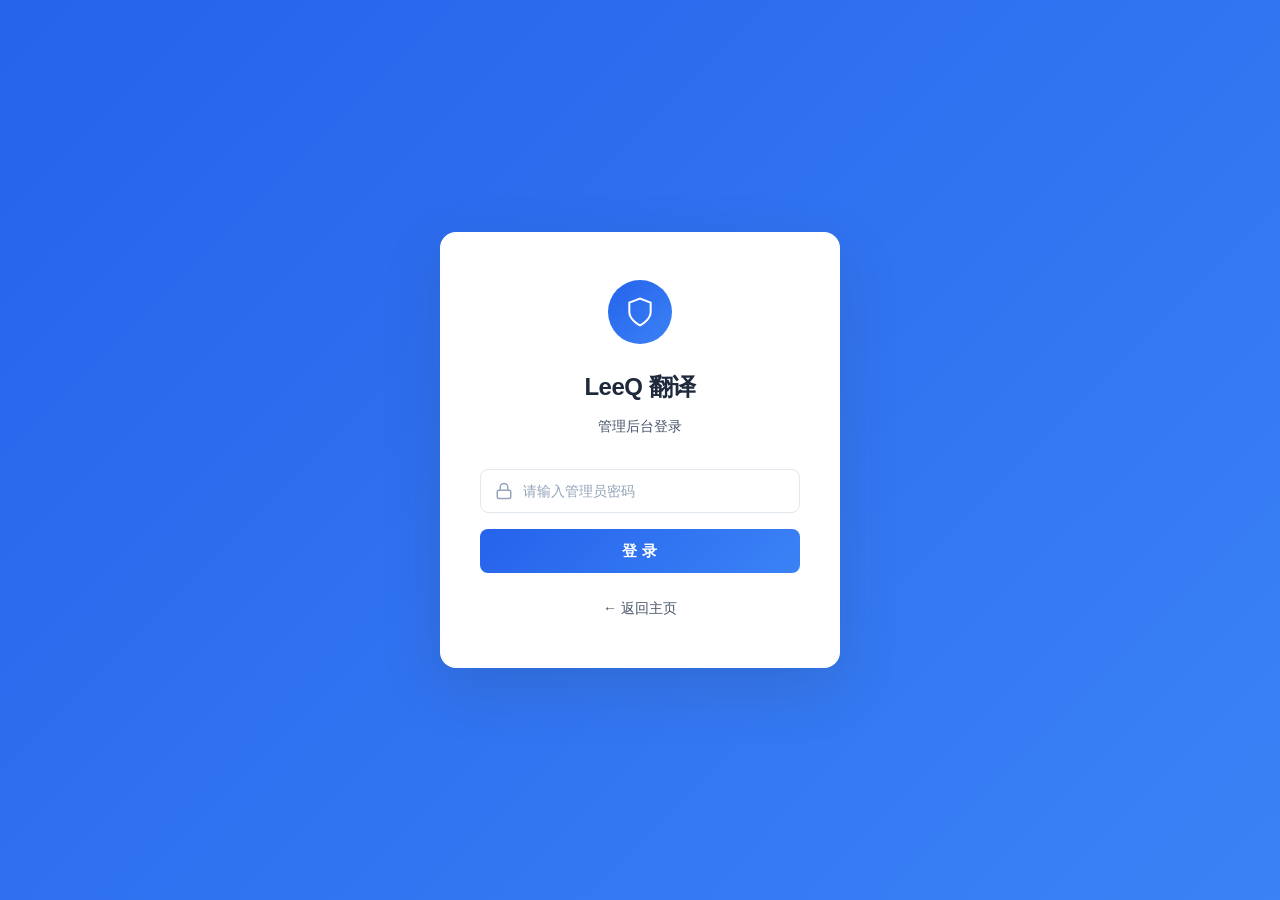
==== admin.html @ 0526a9e8 "fix: 修复日夜模式失效 + 爬虫日志不加载 + 认证过期提示" ====
<!DOCTYPE html>
<html lang="zh-CN">
<head>
  <meta charset="UTF-8">
  <meta name="viewport" content="width=device-width, initial-scale=1.0">
  <title>管理后台 - LeeQ 翻译</title>
  <link rel="stylesheet" href="/css/admin.css?v=2">
</head>
<body>
  <!-- Login Page -->
  <div id="loginPage" class="login-page">
    <div class="login-card">
      <div class="login-icon">
        <svg viewBox="0 0 24 24" fill="none" stroke="currentColor" stroke-width="1.5" width="32" height="32">
          <path d="M12 22s8-4 8-10V5l-8-3-8 3v7c0 6 8 10 8 10z"/>
        </svg>
      </div>
      <h1 class="login-title">LeeQ 翻译</h1>
      <p class="login-subtitle">管理后台登录</p>
      <div class="login-form">
        <div class="input-group">
          <svg viewBox="0 0 24 24" fill="none" stroke="currentColor" stroke-width="2" width="18" height="18">
            <rect x="3" y="11" width="18" height="11" rx="2" ry="2"/><path d="M7 11V7a5 5 0 0 1 10 0v4"/>
          </svg>
          <input id="adminPassword" class="login-input" type="password" placeholder="请输入管理员密码" autocomplete="current-password">
        </div>
        <button class="login-btn" onclick="handleLogin()">登 录</button>
      </div>
      <a href="/" class="login-back">← 返回主页</a>
    </div>
  </div>

  <!-- Dashboard -->
  <div id="dashboardPage" style="display:none">
    <div class="dashboard-layout">
      <!-- Sidebar -->
      <aside class="sidebar">
        <div class="sidebar-header">
          <div class="sidebar-logo">
            <svg viewBox="0 0 24 24" fill="none" stroke="currentColor" stroke-width="2">
              <path d="M12 22s8-4 8-10V5l-8-3-8 3v7c0 6 8 10 8 10z"/>
            </svg>
          </div>
          <span class="sidebar-title">LLM Chat</span>
          <button class="sidebar-close" onclick="toggleSidebar()" aria-label="关闭侧边栏">
            <svg viewBox="0 0 24 24" fill="none" stroke="currentColor" stroke-width="2" width="18" height="18" aria-hidden="true">
              <line x1="18" y1="6" x2="6" y2="18"/><line x1="6" y1="6" x2="18" y2="18"/>
            </svg>
          </button>
        </div>
        <nav class="sidebar-nav">
          <div class="nav-item active" data-section="dashboard" onclick="switchSection('dashboard')">
            <svg viewBox="0 0 24 24" fill="none" stroke="currentColor" stroke-width="2">
              <rect x="3" y="3" width="7" height="7" rx="1"/><rect x="14" y="3" width="7" height="7" rx="1"/>
              <rect x="3" y="14" width="7" height="7" rx="1"/><rect x="14" y="14" width="7" height="7" rx="1"/>
            </svg>
            仪表盘
          </div>
          <div class="nav-item" data-section="models" onclick="switchSection('models')">
            <svg viewBox="0 0 24 24" fill="none" stroke="currentColor" stroke-width="2">
              <path d="M12 2L2 7l10 5 10-5-10-5z"/><path d="M2 17l10 5 10-5"/><path d="M2 12l10 5 10-5"/>
            </svg>
            模型管理
          </div>
          <div class="nav-item" data-section="apikey" onclick="switchSection('apikey')">
            <svg viewBox="0 0 24 24" fill="none" stroke="currentColor" stroke-width="2">
              <rect x="3" y="11" width="18" height="11" rx="2" ry="2"/><path d="M7 11V7a5 5 0 0 1 10 0v4"/>
            </svg>
            API 管理
          </div>
          <div class="nav-item" data-section="seo" onclick="switchSection('seo')">
            <svg viewBox="0 0 24 24" fill="none" stroke="currentColor" stroke-width="2">
              <circle cx="11" cy="11" r="8"/><line x1="21" y1="21" x2="16.65" y2="16.65"/>
            </svg>
            SEO 设置
          </div>
          <div class="nav-item" data-section="stats" onclick="switchSection('stats')">
            <svg viewBox="0 0 24 24" fill="none" stroke="currentColor" stroke-width="2">
              <path d="M18 20V10"/><path d="M12 20V4"/><path d="M6 20v-6"/>
            </svg>
            访问统计
          </div>
          <div class="nav-item" data-section="usage" onclick="switchSection('usage')">
            <svg viewBox="0 0 24 24" fill="none" stroke="currentColor" stroke-width="2">
              <path d="M12 20V10"/><path d="M18 20V4"/><path d="M6 20v-4"/>
            </svg>
            API 用量
          </div>
          <div class="nav-item" data-section="analytics" onclick="switchSection('analytics')">
            <svg viewBox="0 0 24 24" fill="none" stroke="currentColor" stroke-width="2">
              <circle cx="12" cy="12" r="10"/><path d="M12 2a15.3 15.3 0 0 1 4 10 15.3 15.3 0 0 1-4 10 15.3 15.3 0 0 1-4-10 15.3 15.3 0 0 1 4-10z"/><line x1="2" y1="12" x2="22" y2="12"/>
            </svg>
            高级分析
          </div>
          <div class="nav-item" data-section="prompt" onclick="switchSection('prompt')">
            <svg viewBox="0 0 24 24" fill="none" stroke="currentColor" stroke-width="2">
              <path d="M12 20h9"/><path d="M16.5 3.5a2.121 2.121 0 0 1 3 3L7 19l-4 1 1-4L16.5 3.5z"/>
            </svg>
            提示词模板
          </div>
          <div class="nav-item" data-section="system" onclick="switchSection('system')">
            <svg viewBox="0 0 24 24" fill="none" stroke="currentColor" stroke-width="2">
              <circle cx="12" cy="12" r="3"/><path d="M19.4 15a1.65 1.65 0 0 0 .33 1.82l.06.06a2 2 0 0 1 0 2.83 2 2 0 0 1-2.83 0l-.06-.06a1.65 1.65 0 0 0-1.82-.33 1.65 1.65 0 0 0-1 1.51V21a2 2 0 0 1-2 2 2 2 0 0 1-2-2v-.09A1.65 1.65 0 0 0 9 19.4a1.65 1.65 0 0 0-1.82.33l-.06.06a2 2 0 0 1-2.83 0 2 2 0 0 1 0-2.83l.06-.06A1.65 1.65 0 0 0 4.68 15a1.65 1.65 0 0 0-1.51-1H3a2 2 0 0 1-2-2 2 2 0 0 1 2-2h.09A1.65 1.65 0 0 0 4.6 9a1.65 1.65 0 0 0-.33-1.82l-.06-.06a2 2 0 0 1 0-2.83 2 2 0 0 1 2.83 0l.06.06A1.65 1.65 0 0 0 9 4.68a1.65 1.65 0 0 0 1-1.51V3a2 2 0 0 1 2-2 2 2 0 0 1 2 2v.09a1.65 1.65 0 0 0 1 1.51 1.65 1.65 0 0 0 1.82-.33l.06-.06a2 2 0 0 1 2.83 0 2 2 0 0 1 0 2.83l-.06.06A1.65 1.65 0 0 0 19.4 9a1.65 1.65 0 0 0 1.51 1H21a2 2 0 0 1 2 2 2 2 0 0 1-2 2h-.09a1.65 1.65 0 0 0-1.51 1z"/>
            </svg>
            系统设置
          </div>
          <div class="nav-item" data-section="logs" onclick="switchSection('logs')">
            <svg viewBox="0 0 24 24" fill="none" stroke="currentColor" stroke-width="2">
              <path d="M14 2H6a2 2 0 0 0-2 2v16a2 2 0 0 0 2 2h12a2 2 0 0 0 2-2V8z"/><polyline points="14 2 14 8 20 8"/><line x1="16" y1="13" x2="8" y2="13"/><line x1="16" y1="17" x2="8" y2="17"/><polyline points="10 9 9 9 8 9"/>
            </svg>
            访问日志
          </div>
          <div class="nav-item" data-section="spider" onclick="switchSection('spider')">
            <svg viewBox="0 0 24 24" fill="none" stroke="currentColor" stroke-width="2">
              <circle cx="12" cy="12" r="3"/><circle cx="5" cy="6" r="2"/><circle cx="19" cy="6" r="2"/><circle cx="5" cy="18" r="2"/><circle cx="19" cy="18" r="2"/><line x1="12" y1="9" x2="5" y2="6"/><line x1="12" y1="9" x2="19" y2="6"/><line x1="12" y1="15" x2="5" y2="18"/><line x1="12" y1="15" x2="19" y2="18"/>
            </svg>
            爬虫日志
          </div>
          <div class="nav-item" data-section="health" onclick="switchSection('health')">
            <svg viewBox="0 0 24 24" fill="none" stroke="currentColor" stroke-width="2">
              <path d="M22 12h-4l-3 9L9 3l-3 9H2"/>
            </svg>
            健康监控
          </div>
          <div class="nav-item" data-section="backup" onclick="switchSection('backup')">
            <svg viewBox="0 0 24 24" fill="none" stroke="currentColor" stroke-width="2">
              <path d="M21 15v4a2 2 0 0 1-2 2H5a2 2 0 0 1-2-2v-4"/><polyline points="17 8 12 3 7 8"/><line x1="12" y1="3" x2="12" y2="15"/>
            </svg>
            数据备份
          </div>
        </nav>
        <div class="sidebar-footer">
          <div class="sidebar-user">
            <div class="sidebar-user-avatar">管</div>
            <span class="sidebar-user-name">管理员</span>
          </div>
          <button class="sidebar-logout" id="langToggleBtn" onclick="switchLang(currentLang==='zh'?'en':'zh')" style="margin-bottom:8px;font-weight:600">EN</button>
          <button class="sidebar-logout" onclick="handleLogout()" data-i18n="login.submit">退出</button>
        </div>
      </aside>

      <!-- Main Content -->
      <div class="main-content">
        <header class="content-header">
          <button class="menu-toggle" onclick="toggleSidebar()">
            <svg viewBox="0 0 24 24" fill="none" stroke="currentColor" stroke-width="2" width="20" height="20">
              <line x1="3" y1="6" x2="21" y2="6"/><line x1="3" y1="12" x2="21" y2="12"/><line x1="3" y1="18" x2="21" y2="18"/>
            </svg>
          </button>
          <h1 class="content-title" id="pageTitle">仪表盘</h1>
          <div class="content-actions">
            <a href="/" class="content-link">
              <svg viewBox="0 0 24 24" fill="none" stroke="currentColor" stroke-width="2" width="16" height="16">
                <path d="M3 9l9-7 9 7v11a2 2 0 0 1-2 2H5a2 2 0 0 1-2-2z"/>
              </svg>
              返回主页
            </a>
          </div>
        </header>

        <div class="sidebar-overlay" onclick="toggleSidebar()"></div>

        <div class="content-body">
          <!-- Dashboard Section -->
          <div id="section-dashboard">
            <div class="stat-cards">
              <div class="stat-card">
                <div class="stat-card-icon primary">
                  <svg viewBox="0 0 24 24" fill="none" stroke="currentColor" stroke-width="2" width="20" height="20">
                    <path d="M21 15a2 2 0 0 1-2 2H7l-4 4V5a2 2 0 0 1 2-2h14a2 2 0 0 1 2 2z"/>
                  </svg>
                </div>
                <div class="stat-card-value" id="todayMessages">0</div>
                <div class="stat-card-label">今日消息量</div>
              </div>
              <div class="stat-card">
                <div class="stat-card-icon success">
                  <svg viewBox="0 0 24 24" fill="none" stroke="currentColor" stroke-width="2" width="20" height="20">
                    <path d="M17 21v-2a4 4 0 0 0-4-4H5a4 4 0 0 0-4 4v2"/><circle cx="9" cy="7" r="4"/>
                    <path d="M23 21v-2a4 4 0 0 0-3-3.87"/><path d="M16 3.13a4 4 0 0 1 0 7.75"/>
                  </svg>
                </div>
                <div class="stat-card-value" id="activeUsers">0</div>
                <div class="stat-card-label">已配置提供商</div>
              </div>
              <div class="stat-card">
                <div class="stat-card-icon warning">
                  <svg viewBox="0 0 24 24" fill="none" stroke="currentColor" stroke-width="2" width="20" height="20">
                    <polygon points="13 2 3 14 12 14 11 22 21 10 12 10 13 2"/>
                  </svg>
                </div>
                <div class="stat-card-value" id="tokenUsage">0</div>
                <div class="stat-card-label">Token 消耗</div>
              </div>
              <div class="stat-card">
                <div class="stat-card-icon info">
                  <svg viewBox="0 0 24 24" fill="none" stroke="currentColor" stroke-width="2" width="20" height="20">
                    <rect x="4" y="4" width="16" height="16" rx="2" ry="2"/>
                    <rect x="9" y="9" width="6" height="6"/>
                    <line x1="9" y1="1" x2="9" y2="4"/><line x1="15" y1="1" x2="15" y2="4"/>
                    <line x1="9" y1="20" x2="9" y2="23"/><line x1="15" y1="20" x2="15" y2="23"/>
                    <line x1="20" y1="9" x2="23" y2="9"/><line x1="20" y1="14" x2="23" y2="14"/>
                    <line x1="1" y1="9" x2="4" y2="9"/><line x1="1" y1="14" x2="4" y2="14"/>
                  </svg>
                </div>
                <div class="stat-card-value" id="availableModels">0</div>
                <div class="stat-card-label">可用模型</div>
              </div>
              <div class="stat-card">
                <div class="stat-card-icon primary">
                  <svg viewBox="0 0 24 24" fill="none" stroke="currentColor" stroke-width="2" width="20" height="20">
                    <path d="M12.87 15.07l-2.54-2.51.03-.03A17.52 17.52 0 0 0 14.07 6H17V4h-7V2H8v2H1v2h11.17C11.5 7.92 10.44 9.75 9 11.35 8.07 10.32 7.3 9.19 6.69 8h-2c.73 1.63 1.73 3.17 2.98 4.56l-5.09 5.02L4 19l5-5 3.11 3.11.76-2.04zM18.5 10h-2L12 22h2l4.5-12z"/>
                  </svg>
                </div>
                <div class="stat-card-value" id="translations">0</div>
                <div class="stat-card-label">翻译次数</div>
              </div>
            </div>

            <!-- 实时数据大屏 -->
            <div class="realtime-panel">
              <div class="realtime-header">
                <span class="realtime-title">
                  <span class="realtime-dot"></span>
                  <span data-i18n="realtime.title">实时监控</span>
                </span>
                <span class="realtime-status" id="realtimeStatus" data-i18n="realtime.connected">已连接</span>
              </div>
              <div class="realtime-body">
                <div class="realtime-stat">
                  <div class="realtime-stat-value" id="rtTodayCalls">0</div>
                  <div class="realtime-stat-label" data-i18n="realtime.todayCalls">今日翻译</div>
                </div>
                <div class="realtime-stat">
                  <div class="realtime-stat-value" id="rtTodayVisitors">0</div>
                  <div class="realtime-stat-label" data-i18n="realtime.todayVisitors">今日访客</div>
                </div>
                <div class="realtime-stat">
                  <div class="realtime-stat-value" id="rtSuccessRate">-</div>
                  <div class="realtime-stat-label" data-i18n="realtime.successRate">成功率</div>
                </div>
                <div class="realtime-stat">
                  <div class="realtime-stat-value" id="rtAvgLatency">-</div>
                  <div class="realtime-stat-label" data-i18n="realtime.avgLatency">平均延迟</div>
                </div>
              </div>
              <div class="realtime-log" id="realtimeLog">
                <div class="realtime-log-empty" data-i18n="realtime.waiting">等待实时数据...</div>
              </div>
            </div>

            <div class="charts-row">
              <div class="chart-card">
                <div class="chart-card-header">
                  <span class="chart-card-title">消息趋势</span>
                  <div class="chart-card-tabs">
                    <button class="chart-tab active">7天</button>
                    <button class="chart-tab">30天</button>
                  </div>
                </div>
                <div class="chart-card-body">
                  <div id="messagesChart" class="chart-bar-container"></div>
                </div>
              </div>
              <div class="chart-card">
                <div class="chart-card-header">
                  <span class="chart-card-title">模型调用排行</span>
                </div>
                <div class="chart-card-body">
                  <div id="modelRanking" class="ranking-list"></div>
                </div>
              </div>
            </div>
          </div>

          <!-- Models Section -->
          <div id="section-models" style="display:none">
            <div class="section-card">
              <div class="section-header" id="modelsSectionHeader">
                <span class="section-title">模型选择</span>
                <div id="modelsHeaderActions" style="display:flex;align-items:center;gap:8px;flex:1;justify-content:flex-end">
                  <button class="btn btn-primary" onclick="handleSaveConfig()">保存全部配置</button>
                </div>
              </div>
              <div class="section-body" style="padding:0">
                <div id="providersList">
                  <div class="empty-state">
                    <svg viewBox="0 0 24 24" fill="none" stroke="currentColor" stroke-width="1.5" width="48" height="48">
                      <path d="M12 2L2 7l10 5 10-5-10-5z"/><path d="M2 17l10 5 10-5"/><path d="M2 12l10 5 10-5"/>
                    </svg>
                    <p>请先在 API 管理中保存 API Key 获取模型</p>
                  </div>
                </div>
              </div>
            </div>
          </div>

          <!-- API Key Section -->
          <div id="section-apikey" style="display:none">
            <div class="section-card">
              <div class="section-header">
                <span class="section-title">添加 API Key</span>
              </div>
              <div class="section-body">
                <div class="form-grid">
                  <div class="form-group">
                    <label class="form-label">提供商</label>
                    <select id="apiKeyProviderSelect" class="form-select">
                      <option value="openai">OpenAI</option>
                      <option value="anthropic">Claude</option>
                      <option value="gemini">Gemini</option>
                      <option value="deepseek">DeepSeek</option>
                      <option value="nvidia">NVIDIA NIM</option>
                      <option value="baidu">百度文心</option>
                      <option value="aliyun">阿里通义</option>
                      <option value="zhipu">智谱 AI</option>
                      <option value="minimax">MiniMax</option>
                      <option value="moonshot">月之暗面 Kimi</option>
                      <option value="xunfei">讯飞星火</option>
                      <option value="tencent">腾讯混元</option>
                      <option value="custom">自定义 API</option>
                    </select>
                  </div>
                  <div class="form-group" id="customEndpointRow" style="display:none">
                    <label class="form-label">API 端点</label>
                    <input id="customEndpoint" class="form-input" type="url" placeholder="https://api.example.com/v1">
                  </div>
                  <div class="form-group full-width">
                    <label class="form-label">API Key</label>
                    <input id="apiKeyInput" class="form-input" type="password" placeholder="sk-...">
                  </div>
                </div>
                <div style="display:flex;gap:8px;margin-top:16px">
                  <button class="btn btn-primary" onclick="handleSaveApiKey()">保存 Key</button>
                  <button class="btn btn-default" onclick="handleTestKey()">测试连接</button>
                </div>
              </div>
            </div>
            <div class="section-card">
              <div class="section-header">
                <span class="section-title">已保存的 Key</span>
              </div>
              <div class="section-body">
                <div id="savedKeysList" class="key-list"></div>
              </div>
            </div>
          </div>

          <!-- SEO Section -->
          <div id="section-seo" style="display:none">
            <div class="section-card">
              <div class="section-header">
                <span class="section-title">SEO 配置</span>
              </div>
              <div class="section-body">
                <div class="form-grid">
                  <div class="form-group full-width">
                    <label class="form-label">网站标题</label>
                    <input id="seoTitle" class="form-input" placeholder="LeeQ 翻译">
                  </div>
                  <div class="form-group full-width">
                    <label class="form-label">网站描述</label>
                    <textarea id="seoDescription" class="form-textarea" rows="3" placeholder="基于大语言模型的多语言翻译工具"></textarea>
                  </div>
                  <div class="form-group full-width">
                    <label class="form-label">关键词</label>
                    <input id="seoKeywords" class="form-input" placeholder="翻译,多语言,LLM,翻译工具">
                  </div>
                </div>
                <div style="display:flex;justify-content:flex-end;margin-top:16px">
                  <button class="btn btn-primary" onclick="handleSaveSeo()">保存设置</button>
                </div>
              </div>
            </div>
          </div>

          <!-- Stats Section -->
          <div id="section-stats" style="display:none">
            <div class="stat-cards">
              <div class="stat-card">
                <div class="stat-card-icon info">
                  <svg viewBox="0 0 24 24" fill="none" stroke="currentColor" stroke-width="2" width="20" height="20">
                    <path d="M17 21v-2a4 4 0 0 0-4-4H5a4 4 0 0 0-4 4v2"/><circle cx="9" cy="7" r="4"/>
                  </svg>
                </div>
                <div class="stat-card-value" id="todayUnique">0</div>
                <div class="stat-card-label">今日独立访客</div>
              </div>
              <div class="stat-card">
                <div class="stat-card-icon green">
                  <svg viewBox="0 0 24 24" fill="none" stroke="currentColor" stroke-width="2" width="20" height="20">
                    <polyline points="22 12 18 12 15 21 9 3 6 12 2 12"/>
                  </svg>
                </div>
                <div class="stat-card-value" id="todayTotal">0</div>
                <div class="stat-card-label">今日总访问</div>
              </div>
              <div class="stat-card">
                <div class="stat-card-icon orange">
                  <svg viewBox="0 0 24 24" fill="none" stroke="currentColor" stroke-width="2" width="20" height="20">
                    <rect x="3" y="4" width="18" height="18" rx="2" ry="2"/>
                    <line x1="16" y1="2" x2="16" y2="6"/><line x1="8" y1="2" x2="8" y2="6"/>
                    <line x1="3" y1="10" x2="21" y2="10"/>
                  </svg>
                </div>
                <div class="stat-card-value" id="weekUnique">0</div>
                <div class="stat-card-label">近7日独立访客</div>
              </div>
            </div>
            <div class="section-card">
              <div class="section-header">
                <span class="section-title">7日访问趋势</span>
              </div>
              <div class="section-body">
                <div id="statsChart" class="chart-bar-container"></div>
              </div>
            </div>
          </div>

          <!-- Usage Section -->
          <div id="section-usage" style="display:none">
            <div class="section-card">
              <div class="section-header">
                <span class="section-title">API 用量统计</span>
                <select id="usageDays" class="form-select" style="width:auto;height:34px" onchange="loadUsage()">
                  <option value="1">今天</option>
                  <option value="7" selected>近7天</option>
                  <option value="30">近30天</option>
                </select>
              </div>
              <div class="section-body" style="padding:0;overflow-x:auto">
                <table class="log-table" style="width:100%;border-collapse:collapse">
                  <thead>
                    <tr>
                      <th style="padding:10px 16px;text-align:left;font-size:12px;color:var(--text-muted);border-bottom:1px solid var(--border-light)">提供商</th>
                      <th style="padding:10px 16px;text-align:right;font-size:12px;color:var(--text-muted);border-bottom:1px solid var(--border-light)">调用次数</th>
                      <th style="padding:10px 16px;text-align:right;font-size:12px;color:var(--text-muted);border-bottom:1px solid var(--border-light)">字符数</th>
                      <th style="padding:10px 16px;text-align:right;font-size:12px;color:var(--text-muted);border-bottom:1px solid var(--border-light)">错误数</th>
                      <th style="padding:10px 16px;text-align:right;font-size:12px;color:var(--text-muted);border-bottom:1px solid var(--border-light)">成功率</th>
                      <th style="padding:10px 16px;text-align:right;font-size:12px;color:var(--text-muted);border-bottom:1px solid var(--border-light)">平均延迟</th>
                    </tr>
                  </thead>
                  <tbody id="usageTableBody">
                    <tr><td colspan="6" style="text-align:center;padding:48px;color:var(--text-muted)">点击刷新加载数据</td></tr>
                  </tbody>
                </table>
              </div>
            </div>
          </div>

          <!-- Analytics Section -->
          <div id="section-analytics" style="display:none">
            <div class="stat-cards" id="analyticsSummary">
              <div class="stat-card">
                <div class="stat-card-icon primary"><svg viewBox="0 0 24 24" fill="none" stroke="currentColor" stroke-width="2" width="20" height="20"><polyline points="22 12 18 12 15 21 9 3 6 12 2 12"/></svg></div>
                <div class="stat-card-value" id="analyticsTotalCalls">0</div>
                <div class="stat-card-label">总调用次数</div>
              </div>
              <div class="stat-card">
                <div class="stat-card-icon warning"><svg viewBox="0 0 24 24" fill="none" stroke="currentColor" stroke-width="2" width="20" height="20"><path d="M14 2H6a2 2 0 0 0-2 2v16a2 2 0 0 0 2 2h12a2 2 0 0 0 2-2V8z"/><polyline points="14 2 14 8 20 8"/></svg></div>
                <div class="stat-card-value" id="analyticsTotalChars">0</div>
                <div class="stat-card-label">总字符数</div>
              </div>
              <div class="stat-card">
                <div class="stat-card-icon success"><svg viewBox="0 0 24 24" fill="none" stroke="currentColor" stroke-width="2" width="20" height="20"><path d="M22 11.08V12a10 10 0 1 1-5.93-9.14"/><polyline points="22 4 12 14.01 9 11.01"/></svg></div>
                <div class="stat-card-value" id="analyticsSuccessRate">0%</div>
                <div class="stat-card-label">成功率</div>
              </div>
              <div class="stat-card">
                <div class="stat-card-icon info"><svg viewBox="0 0 24 24" fill="none" stroke="currentColor" stroke-width="2" width="20" height="20"><circle cx="12" cy="12" r="10"/><polyline points="12 6 12 12 16 14"/></svg></div>
                <div class="stat-card-value" id="analyticsAvgDaily">0</div>
                <div class="stat-card-label">日均调用</div>
              </div>
            </div>
            <div class="charts-row">
              <div class="chart-card">
                <div class="chart-card-header">
                  <span class="chart-card-title">每日调用量</span>
                  <select id="analyticsDays" class="form-select" style="width:auto;height:30px;font-size:12px" onchange="loadAnalytics()">
                    <option value="7" selected>7天</option>
                    <option value="14">14天</option>
                    <option value="30">30天</option>
                  </select>
                </div>
                <div class="chart-card-body">
                  <div id="analyticsDailyChart" class="chart-bar-container"></div>
                </div>
              </div>
              <div class="chart-card">
                <div class="chart-card-header">
                  <span class="chart-card-title">热门翻译语言对</span>
                </div>
                <div class="chart-card-body">
                  <div id="langPairChart" class="ranking-list"></div>
                </div>
              </div>
              <div class="chart-card">
                <div class="chart-card-header">
                  <span class="chart-card-title">用户地域分布</span>
                </div>
                <div class="chart-card-body">
                  <div id="countryChart" class="ranking-list"></div>
                </div>
              </div>
            </div>
            <div class="section-card">
              <div class="section-header">
                <span class="section-title">报表导出</span>
              </div>
              <div class="section-body">
                <p style="font-size:13px;color:var(--text-secondary);margin-bottom:16px">导出统计数据为 CSV 文件，可在 Excel 中打开。</p>
                <div style="display:flex;gap:12px">
                  <button class="btn btn-primary" onclick="handleExportReport()">
                    <svg viewBox="0 0 24 24" fill="none" stroke="currentColor" stroke-width="2" width="16" height="16"><path d="M21 15v4a2 2 0 0 1-2 2H5a2 2 0 0 1-2-2v-4"/><polyline points="7 10 12 15 17 10"/><line x1="12" y1="15" x2="12" y2="3"/></svg>
                    导出 CSV 报表
                  </button>
                </div>
              </div>
            </div>
          </div>

          <!-- Prompt Section -->
          <div id="section-prompt" style="display:none">
            <div class="section-card">
              <div class="section-header">
                <span class="section-title">提示词配置</span>
              </div>
              <div class="section-body">
                <div class="form-grid">
                  <div class="form-group full-width">
                    <label class="form-label">翻译提示词</label>
                    <textarea id="translatePrompt" class="form-textarea" rows="4" placeholder="你是一个专业的翻译助手..."></textarea>
                  </div>
                  <div class="form-group full-width">
                    <label class="form-label">语言检测提示词</label>
                    <textarea id="detectPrompt" class="form-textarea" rows="4" placeholder="你是一个语言检测助手..."></textarea>
                  </div>
                </div>
              </div>
            </div>
            <div style="display:flex;justify-content:flex-end;margin-top:24px">
              <button class="btn btn-primary" onclick="handleSaveConfig()">保存全部配置</button>
            </div>
          </div>

          <!-- System Section -->
          <div id="section-system" style="display:none">
            <div class="section-card">
              <div class="section-header">
                <span class="section-title">系统基础设置</span>
              </div>
              <div class="section-body">
                <div class="form-grid">
                  <div class="form-group">
                    <label class="form-label">网站名称</label>
                    <input id="sysSiteName" class="form-input" placeholder="LeeQ 翻译">
                  </div>
                  <div class="form-group">
                    <label class="form-label">默认目标语言</label>
                    <select id="sysDefaultTargetLang" class="form-select"></select>
                  </div>
                  <div class="form-group full-width">
                    <label class="form-label">页脚文案</label>
                    <input id="sysFooter" class="form-input" placeholder="Powered by LeeQ...">
                  </div>
                  <div class="form-group full-width">
                    <label class="form-label">公告内容（留空则不显示）</label>
                    <textarea id="sysAnnouncement" class="form-textarea" rows="2" placeholder="系统维护通知等内容..."></textarea>
                  </div>
                </div>
              </div>
            </div>
            <div class="section-card">
              <div class="section-header">
                <span class="section-title">翻译限制配置</span>
              </div>
              <div class="section-body">
                <div class="form-grid">
                  <div class="form-group">
                    <label class="form-label">单次最大字符数</label>
                    <input id="sysMaxCharLimit" class="form-input" type="number" min="100" max="50000" placeholder="5000">
                  </div>
                  <div class="form-group">
                    <label class="form-label">每日每IP翻译次数上限</label>
                    <input id="sysDailyFreeLimit" class="form-input" type="number" min="0" max="100000" placeholder="1000">
                  </div>
                </div>
              </div>
            </div>
            <div style="display:flex;justify-content:flex-end;margin-top:24px">
              <button class="btn btn-primary" onclick="handleSaveSystem()">保存系统设置</button>
            </div>
          </div>

          <!-- Logs Section -->
          <div id="section-logs" style="display:none">
            <div class="section-card">
              <div class="section-header">
                <span class="section-title">访问日志</span>
                <div style="display:flex;gap:8px">
                  <select id="logType" class="form-select" style="width:auto;height:34px" onchange="loadLogs()">
                    <option value="access">访问日志</option>
                    <option value="error">错误日志</option>
                  </select>
                  <select id="logDays" class="form-select" style="width:auto;height:34px" onchange="loadLogs()">
                    <option value="1">今天</option>
                    <option value="3">近3天</option>
                    <option value="7" selected>近7天</option>
                  </select>
                  <button class="btn btn-default btn-sm" onclick="loadLogs()">刷新</button>
                </div>
              </div>
              <div class="section-body" style="padding:0;max-height:600px;overflow-y:auto">
                <table class="log-table" style="width:100%;border-collapse:collapse">
                  <thead>
                    <tr>
                      <th style="padding:10px 16px;text-align:left;font-size:12px;color:var(--text-muted);border-bottom:1px solid var(--border-light)">时间</th>
                      <th style="padding:10px 16px;text-align:left;font-size:12px;color:var(--text-muted);border-bottom:1px solid var(--border-light)">IP</th>
                      <th style="padding:10px 16px;text-align:left;font-size:12px;color:var(--text-muted);border-bottom:1px solid var(--border-light)">语言对</th>
                      <th style="padding:10px 16px;text-align:left;font-size:12px;color:var(--text-muted);border-bottom:1px solid var(--border-light)">提供商</th>
                      <th style="padding:10px 16px;text-align:left;font-size:12px;color:var(--text-muted);border-bottom:1px solid var(--border-light)">状态</th>
                      <th style="padding:10px 16px;text-align:right;font-size:12px;color:var(--text-muted);border-bottom:1px solid var(--border-light)">耗时</th>
                    </tr>
                  </thead>
                  <tbody id="logTableBody">
                    <tr><td colspan="6" style="text-align:center;padding:48px;color:var(--text-muted)">点击刷新加载日志</td></tr>
                  </tbody>
                </table>
              </div>
            </div>
          </div>

          <!-- Spider Logs Section -->
          <div id="section-spider" style="display:none">
            <div class="section-card">
              <div class="section-header">
                <span class="section-title">爬虫日志</span>
                <div class="date-filter">
                  <input type="date" id="spiderDate" onchange="loadSpiderLogs()">
                  <button class="btn btn-primary btn-sm" onclick="loadSpiderLogs()">刷新</button>
                </div>
              </div>
              <div class="section-body">
                <div id="spiderStats" class="stats-grid"></div>
                <div id="spiderLogsList" class="log-list"></div>
              </div>
            </div>
          </div>

          <!-- Health Section -->
          <div id="section-health" style="display:none">
            <div class="section-card">
              <div class="section-header">
                <span class="section-title">模型健康监控</span>
                <button class="btn btn-primary btn-sm" onclick="checkHealth()">立即检测</button>
              </div>
              <div class="section-body" id="healthResults">
                <div class="empty-state">
                  <svg viewBox="0 0 24 24" fill="none" stroke="currentColor" stroke-width="1.5" width="48" height="48"><path d="M22 12h-4l-3 9L9 3l-3 9H2"/></svg>
                  <p>点击"立即检测"检查所有已启用提供商的健康状态</p>
                </div>
              </div>
            </div>
          </div>

          <!-- Backup Section -->
          <div id="section-backup" style="display:none">
            <div class="section-card">
              <div class="section-header">
                <span class="section-title">数据备份</span>
              </div>
              <div class="section-body">
                <p style="font-size:13px;color:var(--text-secondary);margin-bottom:20px">导出当前系统所有配置数据为 JSON 文件，可用于迁移或灾难恢复。导入备份将覆盖当前配置。</p>
                <div style="display:flex;gap:12px;flex-wrap:wrap">
                  <button class="btn btn-primary" onclick="handleExportBackup()">
                    <svg viewBox="0 0 24 24" fill="none" stroke="currentColor" stroke-width="2" width="16" height="16"><path d="M21 15v4a2 2 0 0 1-2 2H5a2 2 0 0 1-2-2v-4"/><polyline points="7 10 12 15 17 10"/><line x1="12" y1="15" x2="12" y2="3"/></svg>
                    导出备份
                  </button>
                  <label class="btn btn-default" style="cursor:pointer">
                    <svg viewBox="0 0 24 24" fill="none" stroke="currentColor" stroke-width="2" width="16" height="16"><path d="M21 15v4a2 2 0 0 1-2 2H5a2 2 0 0 1-2-2v-4"/><polyline points="17 8 12 3 7 8"/><line x1="12" y1="3" x2="12" y2="15"/></svg>
                    导入备份
                    <input type="file" accept=".json" onchange="handleImportBackup(event)" style="display:none">
                  </label>
                </div>
              </div>
            </div>
            <div class="section-card">
              <div class="section-header">
                <span class="section-title">备份说明</span>
              </div>
              <div class="section-body">
                <ul style="font-size:13px;color:var(--text-secondary);line-height:2;padding-left:20px">
                  <li>备份包含：系统配置、API Key、SEO 设置、系统设置、今日统计</li>
                  <li>备份不包含：翻译缓存、访问日志、历史统计数据</li>
                  <li>导入备份将<strong style="color:var(--danger)">覆盖</strong>当前所有配置，请谨慎操作</li>
                  <li>建议定期导出备份并保存到安全位置</li>
                </ul>
              </div>
            </div>
          </div>
        </div>
      </div>
    </div>
  </div>

  <div id="toastContainer" class="toast-container"></div>

  <script src="/js/utils.js"></script>
  <script src="/js/i18n.js"></script>
  <script>
    const DEFAULT_PROVIDERS = {
      openai: { name: 'OpenAI', enabled: false, models: [] },
      anthropic: { name: 'Claude', enabled: false, models: [] },
      gemini: { name: 'Gemini', enabled: false, models: [] },
      deepseek: { name: 'DeepSeek', enabled: false, models: [] },
      nvidia: { name: 'NVIDIA NIM', enabled: false, models: [] },
      baidu: { name: '百度文心', enabled: false, models: [] },
      aliyun: { name: '阿里通义', enabled: false, models: [] },
      zhipu: { name: '智谱 AI', enabled: false, models: [] },
      minimax: { name: 'MiniMax', enabled: false, models: [] },
      moonshot: { name: '月之暗面 Kimi', enabled: false, models: [] },
      xunfei: { name: '讯飞星火', enabled: false, models: [] },
      tencent: { name: '腾讯混元', enabled: false, models: [] },
      custom: { name: '自定义 API', enabled: false, models: [] }
    };

    let adminToken = sessionStorage.getItem('adminToken') || '';
    let currentProviders = JSON.parse(JSON.stringify(DEFAULT_PROVIDERS));

    document.addEventListener('DOMContentLoaded', () => {
      const apiKeyProviderSelect = document.getElementById('apiKeyProviderSelect');
      const customEndpointRow = document.getElementById('customEndpointRow');

      apiKeyProviderSelect.addEventListener('change', () => {
        customEndpointRow.style.display = apiKeyProviderSelect.value === 'custom' ? 'block' : 'none';
      });

      const passwordInput = document.getElementById('adminPassword');
      passwordInput.addEventListener('keydown', e => { if (e.key === 'Enter') handleLogin(); });

      if (adminToken) showDashboard();
    });

    function switchSection(name) {
      document.querySelectorAll('#dashboardPage > .dashboard-layout .content-body > div').forEach(s => s.style.display = 'none');
      document.getElementById('section-' + name).style.display = '';
      document.querySelectorAll('.nav-item').forEach(m => m.classList.remove('active'));
      document.querySelector(`.nav-item[data-section="${name}"]`).classList.add('active');
      const titles = {
        dashboard: '仪表盘',
        models: '模型管理',
        apikey: 'API 管理',
        seo: 'SEO 设置',
        stats: '访问统计',
        usage: 'API 用量',
        analytics: '高级分析',
        prompt: '提示词模板',
        system: '系统设置',
        logs: '访问日志',
        spider: '爬虫日志',
        health: '健康监控',
        backup: '数据备份'
      };
      document.getElementById('pageTitle').textContent = titles[name] || '';
      if (name === 'stats') loadStats();
      if (name === 'usage') loadUsage();
      if (name === 'analytics') loadAnalytics();
      if (name === 'health') checkHealth();
      if (name === 'logs') loadAccessLogs();
      if (name === 'spider') loadSpiderLogs();
      if (window.innerWidth <= 768) toggleSidebar();
    }

    function toggleSidebar() {
      document.querySelector('.sidebar').classList.toggle('open');
      document.querySelector('.sidebar-overlay').classList.toggle('active');
    }


    async function handleLogin() {
      const password = document.getElementById('adminPassword').value;
      if (!password) return;
      try {
        const res = await fetch('/api/admin/login', {
          method: 'POST',
          headers: { 'Content-Type': 'application/json' },
          body: JSON.stringify({ password })
        });
        const data = await res.json();
        if (data.code === 200) {
          adminToken = data.data.token;
          sessionStorage.setItem('adminToken', adminToken);
          showDashboard();
        } else {
          showToast(data.message, 'error');
        }
      } catch (err) {
        showToast('登录失败: ' + err.message, 'error');
      }
    }

    function handleLogout() {
      adminToken = '';
      sessionStorage.removeItem('adminToken');
      stopRealtimePolling();
      document.getElementById('loginPage').style.display = '';
      document.getElementById('dashboardPage').style.display = 'none';
    }

    async function showDashboard() {
      document.getElementById('loginPage').style.display = 'none';
      document.getElementById('dashboardPage').style.display = '';
      await Promise.all([loadConfig(), loadApiKeys(), loadSeo(), loadStats()]);
      updateDashboardStats();
      applyAdminI18n();
      startRealtimePolling();
    }

    async function loadConfig() {
      try {
        const res = await fetch('/api/admin/config', { headers: { 'Authorization': `Bearer ${adminToken}` } });
        const data = await res.json();
        if (data.code === 200) {
          const loadedProviders = data.data.providers || {};
          Object.entries(loadedProviders).forEach(([id, prov]) => {
            if (currentProviders[id]) {
              currentProviders[id] = { ...currentProviders[id], ...prov };
            }
          });
          renderProviders(currentProviders, true);
          document.getElementById('translatePrompt').value = data.data.promptTemplates?.translate || '';
          document.getElementById('detectPrompt').value = data.data.promptTemplates?.detect || '';
        }
      } catch {}
    }

    // 模型分页状态：按提供商存储当前页码，每页固定显示条数
    let modelPageState = {};
    const MODELS_PER_PAGE = 20;

    function renderProviders(providers, resetPages) {
      // 如果需要重置分页（如首次加载），清空分页状态
      if (resetPages) modelPageState = {};
      const list = document.getElementById('providersList');
      const headerActions = document.getElementById('modelsHeaderActions');
      list.innerHTML = '';
      let hasModels = false;
      
      // 构建统一的头部操作栏
      let headerHtml = '<button class="btn btn-primary" onclick="handleSaveConfig()" style="flex-shrink:0;height:28px;padding:2px 10px;font-size:11px">保存配置</button>';
      headerHtml += '<div style="display:flex;align-items:center;gap:4px;overflow-x:auto;padding-left:6px">';
      
      Object.entries(providers).forEach(([provId, prov]) => {
        const hasProvModels = prov.models && prov.models.length > 0;
        if (!hasProvModels) return;
        hasModels = true;

        // 计算已选模型数量
        const enabledCount = prov.modelEnabled ? prov.modelEnabled.length : 0;

        // 初始化该提供商的分页状态
        if (!(provId in modelPageState)) {
          if (enabledCount > 0 && prov.modelEnabled) {
            const firstEnabledModel = prov.modelEnabled[0];
            const modelIndex = prov.models.findIndex(m => m.id === firstEnabledModel);
            if (modelIndex !== -1) {
              modelPageState[provId] = Math.floor(modelIndex / MODELS_PER_PAGE) + 1;
            } else {
              modelPageState[provId] = 1;
            }
          } else {
            modelPageState[provId] = 1;
          }
        }
        const currentPage = modelPageState[provId];
        const totalPages = Math.ceil(prov.models.length / MODELS_PER_PAGE);
        const startIdx = (currentPage - 1) * MODELS_PER_PAGE;
        const pageModels = prov.models.slice(startIdx, startIdx + MODELS_PER_PAGE);

        // 添加供应商到头部操作栏
        const isActive = currentPage === 1 || Object.keys(modelPageState).length === 1;
        headerHtml += `<span data-prov-tab="${provId}" style="display:inline-flex;align-items:center;gap:4px;padding:2px 8px;background:${isActive ? 'var(--primary-light)' : 'var(--bg-secondary)'};border-radius:4px;font-size:11px;cursor:pointer;border:1px solid ${isActive ? 'var(--primary)' : 'var(--border-light)'};white-space:nowrap;line-height:1.4;height:24px" onclick="switchProvTab('${provId}')">
          <strong style="font-weight:600">${prov.name}</strong>
          <span style="color:var(--text-muted);font-size:10px">${prov.models.length}个${enabledCount > 0 ? `·<span style="color:var(--primary);font-weight:600">${enabledCount}</span>` : ''}</span>
        </span>
        <span style="display:inline-flex;gap:2px;white-space:nowrap">
          <button class="btn btn-default btn-sm" onclick="handleFetchModels('${provId}')" style="height:22px;padding:0 5px;font-size:10px;line-height:1.2" title="刷新模型">刷新</button>
          <button class="btn btn-primary btn-sm" onclick="handleTestAllModels('${provId}')" style="height:22px;padding:0 5px;font-size:10px;line-height:1.2" title="一键测速">测速</button>
          <label class="provider-toggle" style="font-size:10px;margin:0 1px;display:inline-flex;align-items:center;gap:2px;height:22px" title="启用/禁用">
            <input type="checkbox" class="provider-enable-cb" data-provider="${provId}" ${prov.enabled ? 'checked' : ''} style="width:12px;height:12px;flex-shrink:0">
          </label>
        </span>`;

        // 渲染供应商模型列表
        list.innerHTML += `<div class="provider-group" data-provider="${provId}" style="display:${isActive ? 'block' : 'none'};border:none;margin:0;border-radius:0;max-height:calc(100vh - 200px)">
          <div class="model-list" id="modelList-${provId}">`;
        // 渲染当前页的模型
        pageModels.forEach(m => {
          const enabled = prov.modelEnabled ? prov.modelEnabled.includes(m.id) : false;
          const tr = m.testResult;
          let speedHtml = '';
          if (tr) {
            const cls = tr.latency < 1000 ? 'speed-fast' : tr.latency < 3000 ? 'speed-normal' : 'speed-slow';
            speedHtml = `<span class="model-speed ${cls}">${tr.latency}ms</span>`;
          } else {
            speedHtml = `<button class="model-test-btn" data-prov="${provId}" data-mid="${m.id}" title="测试此模型">测试</button>`;
          }
          list.innerHTML += `<div class="model-item ${enabled ? 'active' : ''}">
            <div class="model-item-left">
              <input type="checkbox" class="model-cb" data-provider="${provId}" data-model="${m.id}" ${enabled ? 'checked' : ''}>
              <span class="model-name" title="${m.id}">${m.name || m.id}</span>
            </div>
            <div class="model-item-actions">
              ${speedHtml}
              <button class="model-del-btn" data-provider="${provId}" data-model="${m.id}" title="删除模型">
                <svg viewBox="0 0 24 24" fill="none" stroke="currentColor" stroke-width="2" width="14" height="14"><polyline points="3 6 5 6 21 6"/><path d="M19 6v14a2 2 0 0 1-2 2H7a2 2 0 0 1-2-2V6m3 0V4a2 2 0 0 1 2-2h4a2 2 0 0 1 2 2v2"/></svg>
              </button>
            </div>
          </div>`;
        });
        // 渲染分页控件
        if (totalPages > 1) {
          list.innerHTML += `<div class="model-pagination">
            <button class="page-btn ${currentPage === 1 ? 'disabled' : ''}" data-prov="${provId}" data-page="${currentPage - 1}">‹</button>
            <span class="page-info">第 ${currentPage} / ${totalPages} 页</span>
            <button class="page-btn ${currentPage === totalPages ? 'disabled' : ''}" data-prov="${provId}" data-page="${currentPage + 1}">›</button>
          </div>`;
        }
        list.innerHTML += `</div></div>`;
      });

      // 关闭头部div并更新标题栏
      headerHtml += '</div>';
      headerActions.innerHTML = headerHtml;

      if (!hasModels) {
        let noModelHtml = '<div class="empty-state"><svg viewBox="0 0 24 24" fill="none" stroke="currentColor" stroke-width="1.5" width="48" height="48"><path d="M12 2L2 7l10 5 10-5-10-5z"/><path d="M2 17l10 5 10-5"/><path d="M2 12l10 5 10-5"/></svg><p>暂无已获取的模型</p>';
        noModelHtml += '<p style="font-size:13px;color:var(--text-muted);margin-top:8px">请先在 API 管理中保存 API Key，然后在此处点击下方按钮获取模型列表</p></div>';

        const keysWithNoModels = Object.entries(currentProviders).filter(([, p]) => !p.models || p.models.length === 0);
        if (keysWithNoModels.length > 0) {
          noModelHtml = '<div class="empty-state"><svg viewBox="0 0 24 24" fill="none" stroke="currentColor" stroke-width="1.5" width="48" height="48"><path d="M12 2L2 7l10 5 10-5-10-5z"/><path d="M2 17l10 5 10-5"/><path d="M2 12l10 5 10-5"/></svg><p>以下提供商已配置 API Key，可获取模型：</p>';
          noModelHtml += '<div style="margin-top:16px;display:flex;flex-direction:column;gap:8px">';
          keysWithNoModels.forEach(([provId, prov]) => {
            if (prov.name && provId !== 'cloudflare') {
              noModelHtml += `<div style="display:flex;align-items:center;justify-content:space-between;padding:10px 16px;background:var(--bg-secondary);border-radius:8px;border:1px solid var(--border-default)">
                <span><strong>${prov.name}</strong><span style="margin-left:8px;font-size:12px;color:var(--text-muted)">(${provId})</span></span>
                <button class="btn btn-primary btn-sm" onclick="handleFetchModels('${provId}')">获取模型</button>
              </div>`;
            }
          });
          noModelHtml += '</div></div>';
        }

        list.innerHTML = noModelHtml;
      } else {
        bindModelTestButtons();
      }
    }

    // 切换供应商标签页
    function switchProvTab(provId) {
      // 更新标签样式
      document.querySelectorAll('[data-prov-tab]').forEach(tab => {
        const isActive = tab.dataset.provTab === provId;
        tab.style.background = isActive ? 'var(--primary-light)' : 'var(--bg-secondary)';
        tab.style.borderColor = isActive ? 'var(--primary)' : 'var(--border-light)';
      });
      // 切换供应商列表显示
      document.querySelectorAll('.provider-group').forEach(group => {
        group.style.display = group.dataset.provider === provId ? 'block' : 'none';
      });
    }

    async function loadApiKeys() {
      try {
        const res = await fetch('/api/admin/apiKeys', { headers: { 'Authorization': `Bearer ${adminToken}` } });
        const data = await res.json();
        if (data.code === 200) renderSavedKeys(data.data);
      } catch {}
    }

    function renderSavedKeys(keys) {
      const list = document.getElementById('savedKeysList');
      if (!keys || Object.keys(keys).length === 0) {
        list.innerHTML = '<div class="empty-state"><p>暂无已保存的 API Key</p></div>';
        return;
      }
      list.innerHTML = '';
      Object.entries(keys).forEach(([provider, keyData]) => {
        const provName = DEFAULT_PROVIDERS[provider]?.name || provider;
        const hasModels = currentProviders[provider]?.models?.length > 0;
        list.innerHTML += `<div class="key-list-item">
          <div class="key-list-item-left">
            <span class="key-list-item-name">${provName}</span>
            <span class="key-list-item-mask">${keyData.apiKey || '未设置'}</span>
          </div>
          <div style="display:flex;align-items:center;gap:8px">
            <span class="tag ${hasModels ? 'tag-success' : 'tag-default'}">${hasModels ? '已获取 ' + currentProviders[provider].models.length + ' 个模型' : '待获取模型'}</span>
            <button class="btn btn-danger btn-sm" onclick="handleDeleteApiKey('${provider}')">
              <svg viewBox="0 0 24 24" fill="none" stroke="currentColor" stroke-width="2" width="14" height="14"><polyline points="3 6 5 6 21 6"/><path d="M19 6v14a2 2 0 0 1-2 2H7a2 2 0 0 1-2-2V6m3 0V4a2 2 0 0 1 2-2h4a2 2 0 0 1 2 2v2"/></svg>
            </button>
          </div>
        </div>`;
      });
    }

    async function handleSaveApiKey() {
      const provider = apiKeyProviderSelect.value;
      const apiKey = document.getElementById('apiKeyInput').value;
      const customEndpoint = provider === 'custom' ? document.getElementById('customEndpoint').value : '';
      if (!provider || !apiKey) return showToast('请选择提供商并输入 API Key', 'error');
      try {
        const res = await fetch('/api/admin/apiKeys', {
          method: 'POST',
          headers: { 'Content-Type': 'application/json', 'Authorization': `Bearer ${adminToken}` },
          body: JSON.stringify({ provider, apiKey, customEndpoint })
        });
        const data = await res.json();
        if (data.code === 200) {
          showToast(data.message, 'success');
          await fetchModelsForProvider(provider);
          document.getElementById('apiKeyInput').value = '';
          await loadApiKeys();
        } else { showToast(data.message, 'error'); }
      } catch (err) { showToast('保存失败: ' + err.message, 'error'); }
    }

    async function fetchModelsForProvider(provider) {
      showToast('正在获取模型列表...', 'info');
      try {
        const res = await fetch('/api/admin/getModels', {
          method: 'POST',
          headers: { 'Content-Type': 'application/json', 'Authorization': `Bearer ${adminToken}` },
          body: JSON.stringify({ provider })
        });
        const data = await res.json();
        if (data.code === 200 && data.data.models.length > 0) {
          await saveProviderModels(provider, data.data.models);
          showToast(`成功获取 ${data.data.models.length} 个模型并已保存`, 'success');
        } else if (data.data.message) {
          showToast(data.data.message, 'warning');
        } else { showToast('未获取到模型列表', 'warning'); }
      } catch (err) { showToast('获取模型失败: ' + err.message, 'error'); }
    }

    async function saveProviderModels(provider, models) {
      // 保存所有获取到的模型，不做数量限制
      const formattedModels = models.map(m => ({ id: m.id, name: m.name || m.id }));
      currentProviders[provider] = { ...currentProviders[provider], models: formattedModels, enabled: true };
      renderProviders(currentProviders, true);
      await saveAllProviders();
      updateDashboardStats();
    }

    async function saveAllProviders() {
      const providers = {};
      Object.entries(currentProviders).forEach(([id, prov]) => {
        providers[id] = { name: prov.name, enabled: prov.enabled, models: prov.models || [] };
      });
      const body = {
        providers,
        promptTemplates: { translate: document.getElementById('translatePrompt').value, detect: document.getElementById('detectPrompt').value }
      };
      try { await fetch('/api/admin/config', { method: 'POST', headers: { 'Content-Type': 'application/json', 'Authorization': `Bearer ${adminToken}` }, body: JSON.stringify(body) }); } catch (err) { console.error('自动保存配置失败:', err); }
    }

    function bindModelTestButtons() {
      document.querySelectorAll('.model-test-btn').forEach(btn => {
        btn.addEventListener('click', async (e) => {
          e.stopPropagation();
          const prov = btn.dataset.prov;
          const mid = btn.dataset.mid;
          await handleTestSingleModel(prov, mid, btn);
        });
      });
      document.querySelectorAll('.model-del-btn').forEach(btn => {
        btn.addEventListener('click', async (e) => {
          e.stopPropagation();
          const provId = btn.dataset.provider;
          const modelId = btn.dataset.model;
          if (!confirm(`确定删除模型 "${modelId}"？`)) return;
          if (!currentProviders[provId] || !currentProviders[provId].models) return;
          // 从模型列表和已启用列表中移除
          currentProviders[provId].models = currentProviders[provId].models.filter(m => m.id !== modelId);
          currentProviders[provId].modelEnabled = (currentProviders[provId].modelEnabled || []).filter(id => id !== modelId);
          // 保存配置并刷新UI
          saveAllProviders();
          renderProviders(currentProviders);
        });
      });
      // 分页按钮事件绑定
      document.querySelectorAll('.page-btn:not(.disabled)').forEach(btn => {
        btn.addEventListener('click', () => {
          const provId = btn.dataset.prov;
          const page = parseInt(btn.dataset.page);
          modelPageState[provId] = page;
          renderProviders(currentProviders);
        });
      });
    }

    async function handleTestSingleModel(providerId, modelId, btnEl) {
      if (!btnEl) return;
      const origText = btnEl.textContent;
      btnEl.textContent = '...';
      btnEl.disabled = true;
      btnEl.style.opacity = '0.6';
      try {
        const res = await fetch('/api/admin/testSpeed', {
          method: 'POST',
          headers: { 'Content-Type': 'application/json', 'Authorization': `Bearer ${adminToken}` },
          body: JSON.stringify({ provider: providerId, model: modelId })
        });
        const data = await res.json();
        if (data.code === 200 && currentProviders[providerId]) {
          const m = currentProviders[providerId].models.find(x => x.id === modelId);
          if (m) m.testResult = { latency: data.data.latency, tokens: data.data.tokens };
          renderProviders(currentProviders);
          showToast(`${modelId}: ${data.data.latency}ms`, 'success');
        } else {
          btnEl.textContent = '失败';
          btnEl.style.color = 'var(--error)';
          showToast(data.message || '测试失败', 'error');
          setTimeout(() => { btnEl.textContent = origText; btnEl.style.color = ''; btnEl.disabled = false; btnEl.style.opacity = ''; }, 2000);
        }
      } catch (err) {
        btnEl.textContent = '错误';
        showToast('测试失败: ' + err.message, 'error');
        setTimeout(() => { btnEl.textContent = origText; btnEl.disabled = false; btnEl.style.opacity = ''; }, 2000);
      }
    }

    async function handleTestAllModels(providerId) {
      const prov = currentProviders[providerId];
      if (!prov || !prov.models || prov.models.length === 0) {
        return showToast('该提供商暂无可用模型', 'error');
      }
      const resultEl = document.getElementById(`testResult-${providerId}`);
      if (!resultEl) return;
      resultEl.textContent = '测试中 0/' + prov.models.length;
      let tested = 0;
      let successCount = 0;
      const total = Math.min(prov.models.length, 20);
      for (let i = 0; i < total; i++) {
        const model = prov.models[i];
        try {
          const testRes = await fetch('/api/admin/testSpeed', {
            method: 'POST',
            headers: { 'Content-Type': 'application/json', 'Authorization': `Bearer ${adminToken}` },
            body: JSON.stringify({ provider: providerId, model: model.id })
          });
          const testData = await testRes.json();
          tested++;
          if (testData.code === 200) {
            model.testResult = { latency: testData.data.latency, tokens: testData.data.tokens };
            successCount++;
          }
          resultEl.textContent = `测试中 ${tested}/${total}`;
        } catch (e) { tested++; resultEl.textContent = `测试中 ${tested}/${total}`; }
        if (i < total - 1) await new Promise(r => setTimeout(r, 1800));
      }
      renderProviders(currentProviders);
      const testedModels = prov.models.filter(m => m.testResult);
      const avgLatency = testedModels.length > 0
        ? Math.round(testedModels.reduce((s, m) => s + m.testResult.latency, 0) / testedModels.length)
        : 0;
      document.getElementById(`testResult-${providerId}`).textContent = avgLatency > 0 ? `平均 ${avgLatency}ms (${testedModels.length}/${total})` : `失败 (0/${total})`;
      showToast(`测试完成，${testedModels.length}/${total} 个模型通过`, testedModels.length > 0 ? 'success' : 'error');
    }

    async function handleTestKey() {
      const apiKey = document.getElementById('apiKeyInput').value;
      if (!apiKey) return showToast('请先输入 API Key', 'error');
      showToast('正在测试连接...', 'info');
      const provider = apiKeyProviderSelect.value;
      await fetchModelsForProvider(provider);
    }

    async function handleFetchModels(provider) {
      await fetchModelsForProvider(provider);
    }

    async function handleDeleteApiKey(provider) {
      if (!confirm('确定要删除此 API Key 吗?')) return;
      try {
        const res = await fetch(`/api/admin/apiKeys?provider=${provider}`, { method: 'DELETE', headers: { 'Authorization': `Bearer ${adminToken}` } });
        const data = await res.json();
        if (data.code === 200) {
          showToast('已删除', 'success');
          delete currentProviders[provider];
          currentProviders[provider] = { name: DEFAULT_PROVIDERS[provider]?.name || provider, enabled: false, models: [] };
          await loadApiKeys();
          await loadConfig();
          updateDashboardStats();
        }
        else { showToast(data.message, 'error'); }
      } catch (err) { showToast('删除失败: ' + err.message, 'error'); }
    }

    async function handleSaveConfig() {
      const providers = {};
      document.querySelectorAll('.provider-enable-cb').forEach(cb => {
        const provId = cb.dataset.provider;
        providers[provId] = { ...currentProviders[provId], enabled: cb.checked, modelEnabled: [] };
      });
      document.querySelectorAll('.model-cb:checked').forEach(cb => {
        const provId = cb.dataset.provider;
        const modelId = cb.dataset.model;
        if (providers[provId]) providers[provId].modelEnabled.push(modelId);
      });
      Object.entries(currentProviders).forEach(([provId, prov]) => {
        if (prov.models && prov.models.length > 0 && !providers[provId]) {
          providers[provId] = { ...prov, enabled: false, modelEnabled: [] };
        }
      });
      const body = {
        providers,
        promptTemplates: { translate: document.getElementById('translatePrompt').value, detect: document.getElementById('detectPrompt').value }
      };
      try {
        const res = await fetch('/api/admin/config', { method: 'POST', headers: { 'Content-Type': 'application/json', 'Authorization': `Bearer ${adminToken}` }, body: JSON.stringify(body) });
        const data = await res.json();
        showToast(data.code === 200 ? '保存成功' : data.message, data.code === 200 ? 'success' : 'error');
      } catch (err) { showToast('保存失败: ' + err.message, 'error'); }
    }

    async function loadSeo() {
      try {
        const res = await fetch('/api/admin/seo', { headers: { 'Authorization': `Bearer ${adminToken}` } });
        const data = await res.json();
        if (data.code === 200) {
          document.getElementById('seoTitle').value = data.data.title || '';
          document.getElementById('seoDescription').value = data.data.description || '';
          document.getElementById('seoKeywords').value = data.data.keywords || '';
        }
      } catch {}
    }

    async function handleSaveSeo() {
      const body = {
        title: document.getElementById('seoTitle').value,
        description: document.getElementById('seoDescription').value,
        keywords: document.getElementById('seoKeywords').value
      };
      try {
        const res = await fetch('/api/admin/seo', { method: 'POST', headers: { 'Content-Type': 'application/json', 'Authorization': `Bearer ${adminToken}` }, body: JSON.stringify(body) });
        const data = await res.json();
        showToast(data.code === 200 ? 'SEO 设置已保存' : data.message, data.code === 200 ? 'success' : 'error');
      } catch (err) { showToast('保存失败: ' + err.message, 'error'); }
    }

    async function loadStats() {
      try {
        const res = await fetch('/api/admin/stats?days=7', { headers: { 'Authorization': `Bearer ${adminToken}` } });
        const data = await res.json();
        if (data.code === 200 && data.data.stats && data.data.stats.length > 0) {
          const stats = data.data.stats;
          const today = stats[stats.length - 1];
          document.getElementById('todayUnique').textContent = today.unique;
          document.getElementById('todayTotal').textContent = today.total;
          document.getElementById('tokenUsage').textContent = today.tokens.toLocaleString();
          document.getElementById('translations').textContent = today.translations.toLocaleString();
          const weekTotal = stats.reduce((sum, s) => sum + s.unique, 0);
          document.getElementById('weekUnique').textContent = weekTotal;
          document.getElementById('todayMessages').textContent = today.total;
          renderStatsChart(stats);
          renderMessagesChart(stats);
        }
      } catch {}
    }

    function countUp(el, target, duration) {
      if (!el || target === undefined) return;
      const start = parseInt(el.textContent) || 0;
      if (start === target) return;
      const startTime = performance.now();
      function update(now) {
        const elapsed = now - startTime;
        const progress = Math.min(elapsed / duration, 1);
        const eased = 1 - Math.pow(1 - progress, 3);
        const current = Math.round(start + (target - start) * eased);
        el.textContent = current;
        if (progress < 1) requestAnimationFrame(update);
      }
      requestAnimationFrame(update);
    }

    function updateDashboardStats() {
      let totalModels = 0;
      let configuredCount = 0;
      Object.values(currentProviders).forEach(prov => {
        if (prov.models && prov.models.length > 0) {
          totalModels += prov.models.length;
          configuredCount++;
        }
      });
      countUp(document.getElementById('availableModels'), totalModels, 800);
      countUp(document.getElementById('activeUsers'), configuredCount, 800);
      renderModelRanking();
    }

    function renderStatsChart(stats) {
      const chart = document.getElementById('statsChart');
      if (!stats || stats.length === 0) {
        chart.innerHTML = '<div style="text-align:center;padding:32px;color:var(--text-secondary)">暂无数据</div>';
        return;
      }
      const maxVal = Math.max(...stats.map(s => s.unique), 1);
      let html = '';
      stats.forEach(s => {
        const h = Math.max((s.unique / maxVal) * 120, 4);
        const date = s.date.slice(5);
        html += `<div class="chart-bar-item">
          <span class="chart-bar-value">${s.unique}</span>
          <div class="chart-bar" style="height:${h}px"></div>
          <span class="chart-bar-label">${date}</span>
        </div>`;
      });
      chart.innerHTML = html;
    }

    function renderMessagesChart(stats) {
      const chart = document.getElementById('messagesChart');
      if (!stats || stats.length === 0) {
        chart.innerHTML = '<div style="text-align:center;padding:32px;color:var(--text-secondary)">暂无数据</div>';
        return;
      }
      const maxVal = Math.max(...stats.map(s => s.total), 1);
      let html = '';
      stats.forEach(s => {
        const h = Math.max((s.total / maxVal) * 120, 4);
        const date = s.date.slice(5);
        html += `<div class="chart-bar-item">
          <span class="chart-bar-value">${s.total}</span>
          <div class="chart-bar" style="height:${h}px"></div>
          <span class="chart-bar-label">${date}</span>
        </div>`;
      });
      chart.innerHTML = html;
      document.getElementById('todayMessages').textContent = stats[stats.length - 1]?.total || 0;
    }

    function renderModelRanking() {
      const ranking = document.getElementById('modelRanking');
      let models = [];
      Object.entries(currentProviders).forEach(([provId, prov]) => {
        if (prov.models && prov.models.length > 0 && prov.enabled) {
          prov.models.forEach(m => {
            models.push({
              name: m.name || m.id,
              provider: prov.name,
              calls: Math.floor(Math.random() * 100) + 1,
              tokens: Math.floor(Math.random() * 50000) + 1000
            });
          });
        }
      });
      models.sort((a, b) => b.calls - a.calls);
      models = models.slice(0, 5);
      if (models.length === 0) {
        ranking.innerHTML = '<div style="text-align:center;padding:32px;color:var(--text-secondary)">暂无模型数据</div>';
        return;
      }
      const maxCalls = models[0].calls;
      let html = '';
      models.forEach((m, i) => {
        const width = (m.calls / maxCalls) * 100;
        html += `<div class="ranking-item">
          <div class="ranking-rank ${i === 0 ? 'top' : ''}">${i + 1}</div>
          <div class="ranking-info">
            <div class="ranking-name">${m.name}</div>
            <div class="ranking-bar-wrap">
              <div class="ranking-bar"><div class="ranking-bar-fill" style="width:${width}%"></div></div>
            </div>
          </div>
          <div class="ranking-stats">
            <span class="ranking-stat"><strong>${m.calls}</strong> 次</span>
            <span class="ranking-stat">${m.tokens}ms</span>
          </div>
        </div>`;
      });
      ranking.innerHTML = html;
    }

    // ====== 系统设置 ======
    async function loadSystemConfig() {
      try {
        const res = await fetch('/api/admin/system', { headers: { 'Authorization': `Bearer ${adminToken}` } });
        const data = await res.json();
        if (data.code === 200) {
          document.getElementById('sysSiteName').value = data.data.siteName || '';
          document.getElementById('sysFooter').value = data.data.footer || '';
          document.getElementById('sysAnnouncement').value = data.data.announcement || '';
          document.getElementById('sysMaxCharLimit').value = data.data.maxCharLimit || 5000;
          document.getElementById('sysDailyFreeLimit').value = data.data.dailyFreeLimit || 1000;
          populateSystemLangSelect(data.data.defaultSourceLang || 'auto', data.data.defaultTargetLang || 'zh');
        }
      } catch {}
    }

    function populateSystemLangSelect(defaultSource, defaultTarget) {
      const sel = document.getElementById('sysDefaultTargetLang');
      sel.innerHTML = '';
      const langMap = { auto: '中文', zh: '中文', en: '英语', ja: '日语', ko: '韩语', fr: '法语', de: '德语', es: '西班牙语', ru: '俄语', pt: '葡萄牙语', it: '意大利语', ar: '阿拉伯语', hi: '印地语', th: '泰语', vi: '越南语', id: '印尼语', nl: '荷兰语', pl: '波兰语', tr: '土耳其语', sv: '瑞典语', da: '丹麦语', fi: '芬兰语', el: '希腊语', cs: '捷克语', ro: '罗马尼亚语', hu: '匈牙利语', uk: '乌克兰语', bg: '保加利亚语' };
      Object.entries(langMap).forEach(([code, name]) => {
        sel.innerHTML += `<option value="${code}" ${code === defaultTarget ? 'selected' : ''}>${name}</option>`;
      });
    }

    async function handleSaveSystem() {
      const body = {
        siteName: document.getElementById('sysSiteName').value,
        footer: document.getElementById('sysFooter').value,
        announcement: document.getElementById('sysAnnouncement').value,
        defaultSourceLang: 'auto',
        defaultTargetLang: document.getElementById('sysDefaultTargetLang').value,
        maxCharLimit: parseInt(document.getElementById('sysMaxCharLimit').value) || 5000,
        dailyFreeLimit: parseInt(document.getElementById('sysDailyFreeLimit').value) || 1000
      };
      try {
        const res = await fetch('/api/admin/system', {
          method: 'POST',
          headers: { 'Content-Type': 'application/json', 'Authorization': `Bearer ${adminToken}` },
          body: JSON.stringify(body)
        });
        const data = await res.json();
        showToast(data.code === 200 ? '系统设置已保存' : data.message, data.code === 200 ? 'success' : 'error');
      } catch (err) { showToast('保存失败: ' + err.message, 'error'); }
    }

    // ====== 访问日志 ======
    async function loadLogs() {
      const type = document.getElementById('logType').value;
      const days = document.getElementById('logDays').value;
      const tbody = document.getElementById('logTableBody');
      tbody.innerHTML = '<tr><td colspan="6" style="text-align:center;padding:32px;color:var(--text-muted)">加载中...</td></tr>';
      try {
        const res = await fetch(`/api/admin/logs?type=${type}&days=${days}`, {
          headers: { 'Authorization': `Bearer ${adminToken}` }
        });
        const data = await res.json();
        if (data.code === 401) {
          tbody.innerHTML = '<tr><td colspan="6" style="text-align:center;padding:48px;color:var(--warning)">认证已过期，请刷新页面重新登录</td></tr>';
          return;
        }
        if (data.code === 200 && data.data.logs.length > 0) {
          tbody.innerHTML = data.data.logs.map(log => {
            const time = new Date(log.timestamp).toLocaleString('zh-CN');
            const langPair = `${log.sourceLang || '-'} → ${log.targetLang || '-'}`;
            const statusClass = log.success ? 'tag tag-success' : 'tag tag-default';
            const statusText = log.success ? '成功' : '失败';
            return `<tr style="border-bottom:1px solid var(--border-light)">
              <td style="padding:8px 16px;font-size:12px;color:var(--text-secondary);white-space:nowrap">${time}</td>
              <td style="padding:8px 16px;font-size:12px;color:var(--text-muted);font-family:var(--font-mono)">${log.ip || '-'}</td>
              <td style="padding:8px 16px;font-size:12px;color:var(--text-secondary)">${langPair}</td>
              <td style="padding:8px 16px;font-size:12px;color:var(--text-secondary)">${log.provider || '-'}</td>
              <td style="padding:8px 16px"><span class="${statusClass}">${statusText}</span></td>
              <td style="padding:8px 16px;font-size:12px;color:var(--text-muted);text-align:right">${log.latency || '-'}ms</td>
            </tr>`;
          }).join('');
          document.getElementById('logTableBody').innerHTML += `<tr><td colspan="6" style="text-align:center;padding:12px;color:var(--text-muted);font-size:12px">共 ${data.data.total} 条日志</td></tr>`;
        } else {
          tbody.innerHTML = '<tr><td colspan="6" style="text-align:center;padding:48px;color:var(--text-muted)">暂无日志数据</td></tr>';
        }
      } catch (err) {
        tbody.innerHTML = `<tr><td colspan="6" style="text-align:center;padding:32px;color:var(--danger)">加载失败: ${err.message}</td></tr>`;
      }
    }

    // ====== 爬虫日志 ======
    async function loadSpiderLogs() {
      const dateInput = document.getElementById('spiderDate');
      if (!dateInput.value) dateInput.value = new Date().toISOString().slice(0, 10);
      
      const date = dateInput.value;
      const statsEl = document.getElementById('spiderStats');
      const logsEl = document.getElementById('spiderLogsList');
      
      statsEl.innerHTML = '<div style="text-align:center;padding:32px;color:var(--text-muted)"><div class="spinner-inline"></div><p style="margin-top:12px">加载中...</p></div>';
      logsEl.innerHTML = '';
      
      try {
        const res = await fetch(`/api/admin/spiderLogs?date=${date}`, {
          headers: { 'Authorization': `Bearer ${adminToken}` }
        });
        const data = await res.json();
        
        if (data.code === 401) {
          statsEl.innerHTML = '<div style="text-align:center;padding:48px;color:var(--warning)">认证已过期，请刷新页面重新登录</div>';
          return;
        }
        
        if (data.code === 200) {
          const { spiderStats, logs } = data.data;
          
          if (spiderStats.length === 0 && logs.length === 0) {
            statsEl.innerHTML = '<div style="text-align:center;padding:48px;color:var(--text-muted)"><svg viewBox="0 0 24 24" fill="none" stroke="currentColor" stroke-width="1.5" width="48" height="48"><circle cx="12" cy="12" r="3"/><circle cx="5" cy="6" r="2"/><circle cx="19" cy="6" r="2"/><circle cx="5" cy="18" r="2"/><circle cx="19" cy="18" r="2"/></svg><p style="margin-top:12px">当日暂无爬虫访问记录</p></div>';
            return;
          }
          
          // 显示统计卡片
          statsEl.innerHTML = `<div style="display:grid;grid-template-columns:repeat(auto-fill,minmax(160px,1fr));gap:16px;margin-bottom:24px">
            ${spiderStats.map(s => `
              <div class="stat-card">
                <div class="stat-value">${s.count}</div>
                <div class="stat-label">${s.name}</div>
                <div style="font-size:11px;color:var(--text-muted);margin-top:4px">IP: ${s.uniqueIps}</div>
              </div>
            `).join('')}
          </div>`;
          
          // 显示详细日志
          logsEl.innerHTML = `
            <table style="width:100%;border-collapse:collapse;font-size:13px">
              <thead>
                <tr style="border-bottom:2px solid var(--border-light)">
                  <th style="padding:8px 16px;text-align:left;color:var(--text-muted);font-weight:500">时间</th>
                  <th style="padding:8px 16px;text-align:left;color:var(--text-muted);font-weight:500">爬虫</th>
                  <th style="padding:8px 16px;text-align:left;color:var(--text-muted);font-weight:500">IP</th>
                  <th style="padding:8px 16px;text-align:left;color:var(--text-muted);font-weight:500">路径</th>
                </tr>
              </thead>
              <tbody>
                ${logs.map(log => {
                  const time = new Date(log.timestamp).toLocaleString('zh-CN');
                  return `<tr style="border-bottom:1px solid var(--border-light)">
                    <td style="padding:8px 16px;font-size:12px;color:var(--text-secondary);white-space:nowrap">${time}</td>
                    <td style="padding:8px 16px"><span class="tag tag-primary">${log.spider}</span></td>
                    <td style="padding:8px 16px;font-size:12px;color:var(--text-muted);font-family:var(--font-mono)">${log.ip}</td>
                    <td style="padding:8px 16px;font-size:12px;color:var(--text-secondary)">${log.path}</td>
                  </tr>`;
                }).join('')}
              </tbody>
            </table>
            <div style="text-align:center;padding:12px;color:var(--text-muted);font-size:12px">共 ${logs.length} 条记录（最多显示100条）</div>
          `;
        } else {
          statsEl.innerHTML = `<div style="text-align:center;padding:32px;color:var(--danger)">加载失败: ${data.message}</div>`;
        }
      } catch (err) {
        statsEl.innerHTML = `<div style="text-align:center;padding:32px;color:var(--danger)">加载失败: ${err.message}</div>`;
      }
    }

    // 监听导航切换到系统设置和日志时加载数据
    const origSwitchSection = switchSection;
    switchSection = function(name) {
      origSwitchSection(name);
      if (name === 'system') loadSystemConfig();
      if (name === 'logs') loadLogs();
      if (name === 'spider') loadSpiderLogs();
      if (name === 'health') checkHealth();
      if (name === 'usage') loadUsage();
      if (name === 'analytics') loadAnalytics();
    };

    // ====== API用量统计 ======
    async function loadUsage() {
      const days = document.getElementById('usageDays').value;
      const tbody = document.getElementById('usageTableBody');
      tbody.innerHTML = '<tr><td colspan="6" style="text-align:center;padding:32px;color:var(--text-muted)">加载中...</td></tr>';
      try {
        const res = await fetch(`/api/admin/usage?days=${days}`, {
          headers: { 'Authorization': `Bearer ${adminToken}` }
        });
        const data = await res.json();
        if (data.code === 200 && data.data.usage.length > 0) {
          tbody.innerHTML = data.data.usage.map(u => {
            const provName = DEFAULT_PROVIDERS[u.provider]?.name || u.provider;
            const rateClass = u.successRate >= 90 ? 'tag tag-success' : u.successRate >= 50 ? 'tag tag-warning' : 'tag tag-danger';
            return `<tr style="border-bottom:1px solid var(--border-light)">
              <td style="padding:10px 16px;font-size:13px;font-weight:500;color:var(--text-primary)">${provName}</td>
              <td style="padding:10px 16px;font-size:13px;text-align:right;color:var(--text-secondary)">${u.calls}</td>
              <td style="padding:10px 16px;font-size:13px;text-align:right;color:var(--text-secondary)">${u.chars.toLocaleString()}</td>
              <td style="padding:10px 16px;font-size:13px;text-align:right;color:${u.errors > 0 ? 'var(--danger)' : 'var(--text-muted)'}">${u.errors}</td>
              <td style="padding:10px 16px;text-align:right"><span class="${rateClass}">${u.successRate}%</span></td>
              <td style="padding:10px 16px;font-size:13px;text-align:right;color:var(--text-muted)">${u.avgLatency}ms</td>
            </tr>`;
          }).join('');
        } else {
          tbody.innerHTML = '<tr><td colspan="6" style="text-align:center;padding:48px;color:var(--text-muted)">暂无用量数据</td></tr>';
        }
      } catch (err) {
        tbody.innerHTML = `<tr><td colspan="6" style="text-align:center;padding:32px;color:var(--danger)">加载失败: ${err.message}</td></tr>`;
      }
    }

    // ====== 高级分析 ======
    async function loadAnalytics() {
      const days = document.getElementById('analyticsDays').value;
      try {
        const res = await fetch(`/api/admin/analytics?days=${days}`, {
          headers: { 'Authorization': `Bearer ${adminToken}` }
        });
        const data = await res.json();
        if (data.code === 200) {
          const s = data.data.summary;
          document.getElementById('analyticsTotalCalls').textContent = s.totalCalls.toLocaleString();
          document.getElementById('analyticsTotalChars').textContent = s.totalChars.toLocaleString();
          document.getElementById('analyticsSuccessRate').textContent = s.successRate + '%';
          document.getElementById('analyticsAvgDaily').textContent = s.avgDaily;

          // 每日调用量图表
          const daily = data.data.daily;
          const maxVal = Math.max(...daily.map(d => d.calls), 1);
          const chart = document.getElementById('analyticsDailyChart');
          chart.innerHTML = daily.map(d => {
            const h = Math.max((d.calls / maxVal) * 120, 4);
            const date = d.date.slice(5);
            const errColor = d.errors > 0 ? `var(--danger)` : 'transparent';
            return `<div class="chart-bar-item">
              <span class="chart-bar-value">${d.calls}${d.errors > 0 ? ` <span style="color:var(--danger);font-size:10px">(${d.errors}错误)</span>` : ''}</span>
              <div class="chart-bar" style="height:${h}px"></div>
              <span class="chart-bar-label">${date}</span>
            </div>`;
          }).join('');

          // 语言对排行
          const pairs = data.data.langPairRanking;
          const pairChart = document.getElementById('langPairChart');
          if (pairs.length === 0) {
            pairChart.innerHTML = '<div style="text-align:center;padding:32px;color:var(--text-muted)">暂无数据</div>';
          } else {
            const maxPair = pairs[0].count;
            pairChart.innerHTML = pairs.map(p => {
              const pct = Math.round((p.count / maxPair) * 100);
              return `<div class="ranking-item">
                <div class="ranking-info"><span class="ranking-name">${p.pair}</span><span class="ranking-value">${p.count}</span></div>
                <div class="ranking-bar"><div class="ranking-bar-fill" style="width:${pct}%"></div></div>
              </div>`;
            }).join('');
          }

          // 地域分布
          const countries = data.data.countryDistribution || [];
          const countryChart = document.getElementById('countryChart');
          if (countries.length === 0) {
            countryChart.innerHTML = '<div style="text-align:center;padding:32px;color:var(--text-muted)">暂无数据</div>';
          } else {
            const maxCountry = countries[0].count;
            countryChart.innerHTML = countries.map(c => {
              const pct = Math.round((c.count / maxCountry) * 100);
              return `<div class="ranking-item">
                <div class="ranking-info"><span class="ranking-name">${c.country}</span><span class="ranking-value">${c.count}</span></div>
                <div class="ranking-bar"><div class="ranking-bar-fill" style="width:${pct}%"></div></div>
              </div>`;
            }).join('');
          }
        }
      } catch (err) {
        console.error('加载分析数据失败:', err);
      }
    }

    // ====== 报表导出 ======
    async function handleExportReport() {
      const days = document.getElementById('analyticsDays').value;
      showToast('正在生成报表...', 'info');
      try {
        const res = await fetch(`/api/admin/export?days=${days}`, {
          headers: { 'Authorization': `Bearer ${adminToken}` }
        });
        if (res.ok) {
          const blob = await res.blob();
          const url = URL.createObjectURL(blob);
          const a = document.createElement('a');
          a.href = url;
          a.download = `stats-report-${new Date().toISOString().slice(0,10)}.csv`;
          document.body.appendChild(a);
          a.click();
          document.body.removeChild(a);
          URL.revokeObjectURL(url);
          showToast('报表已导出', 'success');
        } else {
          showToast('导出失败', 'error');
        }
      } catch (err) {
        showToast('导出失败: ' + err.message, 'error');
      }
    }

    // ====== 健康监控 ======
    async function checkHealth() {
      const container = document.getElementById('healthResults');
      container.innerHTML = '<div style="text-align:center;padding:48px;color:var(--text-muted)"><div class="spinner-inline"></div><p style="margin-top:12px">正在检测所有已启用的提供商...</p></div>';
      try {
        const res = await fetch('/api/admin/health', {
          headers: { 'Authorization': `Bearer ${adminToken}` }
        });
        const data = await res.json();
        if (data.code === 200 && data.data.results) {
          const results = data.data.results;
          if (results.length === 0) {
            container.innerHTML = '<div class="empty-state"><p>没有已启用的提供商，请先在 API 管理中配置并启用</p></div>';
            return;
          }
          const checkedAt = new Date(data.data.checkedAt).toLocaleString('zh-CN');
          let html = `<div style="font-size:12px;color:var(--text-muted);margin-bottom:16px">检测时间：${checkedAt}</div>`;
          html += '<div class="health-grid">';
          results.forEach(r => {
            const provName = DEFAULT_PROVIDERS[r.provider]?.name || r.provider;
            const statusClass = r.healthy ? 'health-ok' : 'health-err';
            const statusIcon = r.healthy
              ? '<svg viewBox="0 0 24 24" fill="none" stroke="currentColor" stroke-width="2" width="20" height="20"><path d="M22 11.08V12a10 10 0 1 1-5.93-9.14"/><polyline points="22 4 12 14.01 9 11.01"/></svg>'
              : '<svg viewBox="0 0 24 24" fill="none" stroke="currentColor" stroke-width="2" width="20" height="20"><circle cx="12" cy="12" r="10"/><line x1="15" y1="9" x2="9" y2="15"/><line x1="9" y1="9" x2="15" y2="15"/></svg>';
            html += `<div class="health-card ${statusClass}">
              <div class="health-card-header">
                <span class="health-card-icon">${statusIcon}</span>
                <span class="health-card-name">${provName}</span>
              </div>
              <div class="health-card-body">
                <span class="health-card-status">${r.healthy ? '正常' : '异常'}</span>
                <span class="health-card-latency">${r.latency}ms</span>
              </div>
              ${!r.healthy && r.error ? `<div class="health-card-error">${r.error}</div>` : ''}
            </div>`;
          });
          html += '</div>';
          container.innerHTML = html;
        } else {
          container.innerHTML = '<div class="empty-state"><p>检测失败：' + (data.message || '未知错误') + '</p></div>';
        }
      } catch (err) {
        container.innerHTML = '<div class="empty-state"><p>请求失败：' + err.message + '</p></div>';
      }
    }

    // ====== 数据备份 ======
    async function handleExportBackup() {
      showToast('正在生成备份...', 'info');
      try {
        const res = await fetch('/api/admin/backup', {
          headers: { 'Authorization': `Bearer ${adminToken}` }
        });
        const data = await res.json();
        if (data.code === 200) {
          const blob = new Blob([JSON.stringify(data.data, null, 2)], { type: 'application/json' });
          const url = URL.createObjectURL(blob);
          const a = document.createElement('a');
          a.href = url;
          a.download = `leeq-backup-${new Date().toISOString().slice(0,10)}.json`;
          document.body.appendChild(a);
          a.click();
          document.body.removeChild(a);
          URL.revokeObjectURL(url);
          showToast('备份已导出', 'success');
        } else {
          showToast('导出失败：' + data.message, 'error');
        }
      } catch (err) {
        showToast('导出失败：' + err.message, 'error');
      }
    }

    async function handleImportBackup(event) {
      const file = event.target.files[0];
      if (!file) return;
      if (!confirm('导入备份将覆盖当前所有配置，确定要继续吗？')) {
        event.target.value = '';
        return;
      }
      try {
        const text = await file.text();
        const backupData = JSON.parse(text);
        if (!backupData._meta) {
          showToast('无效的备份文件', 'error');
          return;
        }
        const res = await fetch('/api/admin/backup', {
          method: 'POST',
          headers: { 'Content-Type': 'application/json', 'Authorization': `Bearer ${adminToken}` },
          body: JSON.stringify(backupData)
        });
        const data = await res.json();
        if (data.code === 200) {
          showToast(`备份已恢复，共 ${data.data.restored} 项配置`, 'success');
          await loadConfig();
          await loadApiKeys();
          await loadSeo();
        } else {
          showToast('恢复失败：' + data.message, 'error');
        }
      } catch (err) {
        showToast('恢复失败：' + err.message, 'error');
      }
      event.target.value = '';
    }

    // ====== 国际化 ======
    let realtimeTimer = null;
    let lastLogCount = 0;

    async function fetchRealtimeData() {
      try {
        const res = await fetch('/api/admin/realtime', {
          headers: { 'Authorization': `Bearer ${adminToken}` }
        });
        const data = await res.json();
        if (data.code === 200) {
          const d = data.data;
          document.getElementById('rtTodayCalls').textContent = d.todayCalls.toLocaleString();
          document.getElementById('rtTodayVisitors').textContent = d.todayVisitors.toLocaleString();
          document.getElementById('rtSuccessRate').textContent = d.successRate + '%';
          document.getElementById('rtAvgLatency').textContent = d.avgLatency + 'ms';
          document.getElementById('realtimeStatus').textContent = t('realtime.connected');
          document.getElementById('realtimeStatus').classList.remove('disconnected');
          renderRealtimeLog(d.recentLogs);
        } else {
          document.getElementById('realtimeStatus').textContent = t('realtime.disconnected');
          document.getElementById('realtimeStatus').classList.add('disconnected');
        }
      } catch (err) {
        document.getElementById('realtimeStatus').textContent = t('realtime.disconnected');
        document.getElementById('realtimeStatus').classList.add('disconnected');
      }
    }

    function renderRealtimeLog(logs) {
      const container = document.getElementById('realtimeLog');
      if (!logs || logs.length === 0) {
        container.innerHTML = '<div class="realtime-log-empty">' + t('realtime.waiting') + '</div>';
        lastLogCount = 0;
        return;
      }
      const isNewData = logs.length !== lastLogCount;
      lastLogCount = logs.length;
      container.innerHTML = logs.map((log, i) => {
        const dotClass = log.success ? 'success' : 'error';
        const pair = `${log.sourceLang}→${log.targetLang}`;
        const time = new Date(log.timestamp).toLocaleTimeString('zh-CN', { hour: '2-digit', minute: '2-digit', second: '2-digit' });
        const animStyle = (isNewData && i === 0) ? 'style="animation:realtimeLogIn 0.3s ease"' : '';
        return `<div class="realtime-log-item" ${animStyle}>
          <span class="realtime-log-dot ${dotClass}"></span>
          <span class="realtime-log-pair">${pair}</span>
          <span class="realtime-log-provider">${log.provider}</span>
          <span class="realtime-log-latency">${log.latency}ms</span>
          <span class="realtime-log-time">${time}</span>
        </div>`;
      }).join('');
    }

    function startRealtimePolling() {
      if (realtimeTimer) return;
      fetchRealtimeData();
      realtimeTimer = setInterval(fetchRealtimeData, 5000);
    }

    function stopRealtimePolling() {
      if (realtimeTimer) {
        clearInterval(realtimeTimer);
        realtimeTimer = null;
      }
      document.getElementById('realtimeStatus').textContent = t('realtime.disconnected');
      document.getElementById('realtimeStatus').classList.add('disconnected');
    }

    function applyAdminI18n() {
      const navMap = {
        dashboard: 'nav.dashboard', models: 'nav.models', apikey: 'nav.apikey',
        seo: 'nav.seo', stats: 'nav.stats', usage: 'nav.usage', analytics: 'nav.analytics',
        prompt: 'nav.prompt', system: 'nav.system', logs: 'nav.logs', health: 'nav.health', backup: 'nav.backup'
      };
      document.querySelectorAll('.nav-item').forEach(item => {
        const section = item.dataset.section;
        if (section && navMap[section]) {
          const textNode = item.childNodes[item.childNodes.length - 1];
          if (textNode && textNode.nodeType === 3) {
            textNode.textContent = '\n            ' + t(navMap[section]) + '\n          ';
          }
        }
      });
      const langBtn = document.getElementById('langToggleBtn');
      if (langBtn) langBtn.textContent = currentLang === 'zh' ? 'EN' : '中文';
    }

    const origSwitchLang = switchLang;
    switchLang = function(lang) {
      origSwitchLang(lang);
      applyAdminI18n();
    };

    function showToast(msg, type) {
      const container = document.getElementById('toastContainer');
      const toast = document.createElement('div');
      toast.className = 'toast ' + (type || 'info');
      toast.textContent = msg;
      container.appendChild(toast);
      setTimeout(() => { toast.style.opacity = '0'; setTimeout(() => toast.remove(), 300); }, 3000);
    }
  </script>
</body>
</html>
---- css/admin.css ----
/* ====== Modern Admin Dashboard Style ====== */
:root {
  --sidebar-bg: #F1F5F9;
  --sidebar-width: 220px;
  --bg-primary: #F8FAFC;
  --bg-secondary: #F1F5F9;
  --bg-white: #FFFFFF;
  --text-primary: #1E293B;
  --text-secondary: #475569;
  --text-muted: #94A3B8;
  --border-color: #E2E8F0;
  --border-default: #E2E8F0;
  --border-light: #F1F5F9;
  --border-subtle: #F8FAFC;
  --primary: #2563EB;
  --primary-hover: #1D4ED8;
  --primary-light: rgba(37, 99, 235, 0.08);
  --primary-gradient: linear-gradient(135deg, #2563EB, #3B82F6);
  --success: #22C55E;
  --success-light: #F0FDF4;
  --warning: #F59E0B;
  --warning-light: #FFFBEB;
  --danger: #EF4444;
  --danger-light: #FEF2F2;
  --info: #3B82F6;
  --info-light: rgba(37, 99, 235, 0.08);
  --shadow-sm: 0 1px 2px rgba(0, 0, 0, 0.05);
  --shadow: 0 1px 3px rgba(0, 0, 0, 0.08), 0 1px 2px rgba(0, 0, 0, 0.04);
  --shadow-md: 0 4px 6px -1px rgba(0, 0, 0, 0.1), 0 2px 4px -1px rgba(0, 0, 0, 0.04);
  --radius: 12px;
  --radius-sm: 8px;
  --radius-lg: 16px;
  --font-mono: 'SF Mono', 'Fira Code', 'Cascadia Code', monospace;
}

* { box-sizing: border-box; margin: 0; padding: 0; }

body {
  font-family: -apple-system, BlinkMacSystemFont, 'Segoe UI', Roboto, 'Helvetica Neue', Arial, 'Noto Sans SC', sans-serif;
  font-size: 14px;
  line-height: 1.6;
  color: var(--text-primary);
  background: var(--bg-primary);
  -webkit-font-smoothing: antialiased;
  -moz-osx-font-smoothing: grayscale;
}

/* ====== Login Page ====== */
.login-page {
  min-height: 100vh;
  display: flex;
  align-items: center;
  justify-content: center;
  background: var(--primary-gradient);
  padding: 24px;
}

.login-card {
  background: var(--bg-white);
  border-radius: var(--radius-lg);
  padding: 48px 40px;
  width: 100%;
  max-width: 400px;
  text-align: center;
  box-shadow: 0 20px 60px rgba(45, 45, 45, 0.15);
}

.login-icon {
  width: 64px;
  height: 64px;
  margin: 0 auto 24px;
  border-radius: 50%;
  background: var(--primary-gradient);
  display: flex;
  align-items: center;
  justify-content: center;
}

.login-icon svg { color: #fff; }

.login-title {
  font-size: 24px;
  font-weight: 700;
  color: var(--text-primary);
  margin-bottom: 8px;
  letter-spacing: -0.5px;
}

.login-subtitle {
  font-size: 14px;
  color: var(--text-secondary);
  margin-bottom: 32px;
}

.login-form { display: flex; flex-direction: column; gap: 16px; }

.input-group {
  display: flex;
  align-items: center;
  gap: 10px;
  padding: 0 14px;
  background: var(--bg-white);
  border: 1.5px solid var(--border-color);
  border-radius: var(--radius-sm);
  height: 44px;
  transition: all 0.2s;
}

.input-group:focus-within {
  border-color: var(--primary);
  box-shadow: 0 0 0 3px var(--primary-light);
}

.input-group svg { color: var(--text-muted); flex-shrink: 0; }

.login-input {
  flex: 1;
  background: transparent;
  border: none;
  outline: none;
  font-size: 14px;
  color: var(--text-primary);
}

.login-input::placeholder { color: var(--text-muted); }

.login-btn {
  height: 44px;
  border: none;
  border-radius: var(--radius-sm);
  background: var(--primary-gradient);
  color: #fff;
  font-size: 15px;
  font-weight: 600;
  cursor: pointer;
  transition: all 0.2s;
  letter-spacing: 0.5px;
}

.login-btn:hover {
  transform: translateY(-1px);
  box-shadow: 0 4px 12px rgba(37, 99, 235, 0.35);
}

.login-back {
  display: inline-flex;
  align-items: center;
  gap: 6px;
  margin-top: 24px;
  font-size: 14px;
  color: var(--text-secondary);
  text-decoration: none;
  transition: color 0.2s;
}

.login-back:hover { color: var(--primary); }

/* ====== Layout ====== */
.dashboard-layout {
  display: flex;
  min-height: 100vh;
}

/* Sidebar */
.sidebar {
  width: var(--sidebar-width);
  background: var(--sidebar-bg);
  border-right: 1px solid var(--border-color);
  display: flex;
  flex-direction: column;
  position: fixed;
  left: 0;
  top: 0;
  bottom: 0;
  z-index: 100;
}

.sidebar-header {
  display: flex;
  align-items: center;
  gap: 10px;
  padding: 20px 16px 16px;
  border-bottom: 1px solid var(--border-light);
}

.sidebar-logo {
  width: 32px;
  height: 32px;
  border-radius: 8px;
  background: var(--primary-gradient);
  display: flex;
  align-items: center;
  justify-content: center;
  flex-shrink: 0;
}

.sidebar-logo svg { color: #fff; width: 18px; height: 18px; }

.sidebar-title {
  font-size: 15px;
  font-weight: 700;
  color: var(--text-primary);
  letter-spacing: -0.3px;
}

.sidebar-close {
  display: none;
  background: none;
  border: none;
  color: var(--text-muted);
  cursor: pointer;
  padding: 4px;
  margin-left: auto;
}

.sidebar-close svg { width: 16px; height: 16px; }

.sidebar-nav {
  flex: 1;
  padding: 8px;
  overflow-y: auto;
}

.nav-item {
  display: flex;
  align-items: center;
  gap: 10px;
  padding: 9px 12px;
  border-radius: var(--radius-sm);
  color: var(--text-secondary);
  cursor: pointer;
  transition: all 0.15s;
  font-size: 13.5px;
  margin-bottom: 2px;
  font-weight: 500;
}

.nav-item:hover {
  background: rgba(0, 0, 0, 0.06);
  color: var(--text-primary);
}

.nav-item.active {
  background: var(--primary);
  color: #fff;
  font-weight: 600;
}

.nav-item svg { width: 18px; height: 18px; flex-shrink: 0; opacity: 0.8; }
.nav-item.active svg { opacity: 1; }

.sidebar-footer {
  display: flex;
  align-items: center;
  justify-content: space-between;
  padding: 12px 16px;
  border-top: 1px solid var(--border-light);
}

.sidebar-user {
  display: flex;
  align-items: center;
  gap: 8px;
}

.sidebar-user-avatar {
  width: 28px;
  height: 28px;
  border-radius: 50%;
  background: rgba(0, 0, 0, 0.1);
  display: flex;
  align-items: center;
  justify-content: center;
  color: var(--text-primary);
  font-size: 12px;
  font-weight: 600;
}

.sidebar-user-name {
  font-size: 13px;
  color: var(--text-primary);
  font-weight: 500;
}

.sidebar-logout {
  padding: 5px 10px;
  border: none;
  border-radius: 6px;
  background: transparent;
  color: var(--text-muted);
  font-size: 12px;
  cursor: pointer;
  transition: all 0.2s;
}

.sidebar-logout:hover {
  background: var(--danger-light);
  color: var(--danger);
}

/* Main Content */
.main-content {
  flex: 1;
  margin-left: var(--sidebar-width);
  display: flex;
  flex-direction: column;
  min-height: 100vh;
}

.content-header {
  display: flex;
  align-items: center;
  justify-content: space-between;
  padding: 16px 28px;
  background: var(--bg-white);
  border-bottom: 1px solid var(--border-light);
  position: sticky;
  top: 0;
  z-index: 50;
}

.content-title {
  font-size: 17px;
  font-weight: 700;
  color: var(--text-primary);
  letter-spacing: -0.3px;
}

.content-actions {
  display: flex;
  align-items: center;
  gap: 12px;
}

.content-link {
  display: flex;
  align-items: center;
  gap: 6px;
  padding: 6px 12px;
  border-radius: var(--radius-sm);
  font-size: 13px;
  color: var(--text-secondary);
  text-decoration: none;
  transition: all 0.2s;
}

.content-link:hover {
  background: var(--bg-primary);
  color: var(--primary);
}

/* Content Body */
.content-body {
  flex: 1;
  padding: 24px 28px 40px;
}

/* Stat Cards */
.stat-cards {
  display: grid;
  grid-template-columns: repeat(4, 1fr);
  gap: 16px;
  margin-bottom: 20px;
}

.stat-card {
  background: var(--bg-white);
  border-radius: var(--radius);
  padding: 20px;
  border: 1px solid var(--border-light);
  transition: all 0.2s;
}

.stat-card:hover {
  box-shadow: var(--shadow);
  transform: translateY(-1px);
}

.stat-card-icon {
  width: 40px;
  height: 40px;
  border-radius: 10px;
  display: flex;
  align-items: center;
  justify-content: center;
  margin-bottom: 14px;
}

.stat-card-icon.primary { background: var(--primary-light); color: var(--primary); }
.stat-card-icon.success { background: var(--success-light); color: var(--success); }
.stat-card-icon.warning { background: var(--warning-light); color: var(--warning); }
.stat-card-icon.info { background: var(--info-light); color: var(--info); }

.stat-card-value {
  font-size: 26px;
  font-weight: 700;
  color: var(--text-primary);
  margin-bottom: 4px;
  letter-spacing: -0.5px;
  line-height: 1.2;
}

.stat-card-label {
  font-size: 13px;
  color: var(--text-muted);
  font-weight: 500;
}

/* Charts Row */
.charts-row {
  display: grid;
  grid-template-columns: 1fr 1fr;
  gap: 16px;
  margin-bottom: 24px;
}

.chart-card {
  background: var(--bg-white);
  border-radius: var(--radius);
  border: 1px solid var(--border-light);
  overflow: hidden;
}

.chart-card-header {
  display: flex;
  align-items: center;
  justify-content: space-between;
  padding: 16px 20px;
  border-bottom: 1px solid var(--border-light);
}

.chart-card-title {
  font-size: 14px;
  font-weight: 600;
  color: var(--text-primary);
}

.chart-card-tabs {
  display: flex;
  gap: 2px;
  background: var(--bg-primary);
  border-radius: 6px;
  padding: 2px;
}

.chart-tab {
  padding: 4px 12px;
  border-radius: 5px;
  font-size: 12px;
  color: var(--text-muted);
  cursor: pointer;
  transition: all 0.2s;
  border: none;
  background: transparent;
  font-weight: 500;
}

.chart-tab.active {
  background: var(--bg-white);
  color: var(--text-primary);
  box-shadow: var(--shadow-sm);
}

.chart-card-body { padding: 20px; }

/* Chart */
.chart-bar-container {
  display: flex;
  align-items: flex-end;
  justify-content: center;
  gap: 16px;
  height: 140px;
  padding-top: 16px;
}

.chart-bar-item {
  display: flex;
  flex-direction: column;
  align-items: center;
  gap: 8px;
}

.chart-bar-value {
  font-size: 12px;
  font-weight: 600;
  color: var(--text-secondary);
}

.chart-bar {
  width: 28px;
  border-radius: 6px 6px 0 0;
  background: var(--primary-gradient);
  transition: height 0.3s;
  min-height: 4px;
}

.chart-bar-label {
  font-size: 11px;
  color: var(--text-muted);
  font-weight: 500;
}

/* Ranking List */
.ranking-list { display: flex; flex-direction: column; gap: 8px; }

.ranking-item {
  display: flex;
  align-items: center;
  gap: 12px;
  padding: 8px 0;
}

.ranking-rank {
  width: 24px;
  height: 24px;
  border-radius: 6px;
  background: var(--bg-primary);
  display: flex;
  align-items: center;
  justify-content: center;
  font-size: 12px;
  font-weight: 600;
  color: var(--text-muted);
  flex-shrink: 0;
}

.ranking-rank.top {
  background: var(--primary-light);
  color: var(--primary);
}

.ranking-info { flex: 1; min-width: 0; }

.ranking-name {
  font-size: 13px;
  font-weight: 500;
  color: var(--text-primary);
  font-family: var(--font-mono);
}

.ranking-bar-wrap {
  display: flex;
  align-items: center;
  gap: 8px;
  margin-top: 4px;
}

.ranking-bar {
  flex: 1;
  height: 6px;
  background: var(--bg-primary);
  border-radius: 3px;
  overflow: hidden;
}

.ranking-bar-fill {
  height: 100%;
  background: var(--primary-gradient);
  border-radius: 3px;
  transition: width 0.5s ease;
}

.ranking-stats {
  display: flex;
  gap: 12px;
  flex-shrink: 0;
}

.ranking-stat {
  font-size: 12px;
  color: var(--text-secondary);
}

.ranking-stat strong {
  color: var(--primary);
  font-weight: 600;
}

/* Section Cards */
.section-card {
  background: var(--bg-white);
  border-radius: var(--radius);
  border: 1px solid var(--border-light);
  margin-bottom: 20px;
  overflow: hidden;
}

.section-card:last-child { margin-bottom: 0; }

.section-header {
  display: flex;
  align-items: center;
  justify-content: space-between;
  padding: 10px 16px;
  border-bottom: 1px solid var(--border-light);
  background: var(--bg-primary);
}

.section-title {
  font-size: 14px;
  font-weight: 600;
  color: var(--text-primary);
  letter-spacing: -0.2px;
}

.section-body { padding: 20px; }

.section-body-scroll {
  max-height: calc(100vh - 240px);
  overflow-y: auto;
  scrollbar-width: thin;
  scrollbar-color: var(--border-color) transparent;
}

.section-body-scroll::-webkit-scrollbar {
  width: 6px;
}

.section-body-scroll::-webkit-scrollbar-track {
  background: transparent;
}

.section-body-scroll::-webkit-scrollbar-thumb {
  background: var(--border-color);
  border-radius: 3px;
}

.section-body-scroll::-webkit-scrollbar-thumb:hover {
  background: var(--text-muted);
}

/* Form */
.form-grid {
  display: grid;
  grid-template-columns: 1fr 1fr;
  gap: 16px;
  align-items: end;
}

.form-group {
  display: flex;
  flex-direction: column;
  gap: 6px;
}

.form-group.full-width { grid-column: span 2; }

.form-label {
  font-size: 13px;
  font-weight: 500;
  color: var(--text-secondary);
}

.form-input,
.form-select,
.form-textarea {
  width: 100%;
  padding: 9px 14px;
  background: var(--bg-white);
  border: 1.5px solid var(--border-color);
  border-radius: var(--radius-sm);
  font-size: 14px;
  color: var(--text-primary);
  outline: none;
  height: 42px;
  transition: all 0.2s;
  font-family: inherit;
}

.form-input:focus,
.form-select:focus,
.form-textarea:focus {
  border-color: var(--primary);
  box-shadow: 0 0 0 3px var(--primary-light);
}

.form-input::placeholder,
.form-textarea::placeholder { color: var(--text-muted); }

.form-textarea {
  height: auto;
  min-height: 80px;
  resize: vertical;
  line-height: 1.6;
}

.form-select {
  cursor: pointer;
  appearance: none;
  background-image: url("data:image/svg+xml,%3Csvg xmlns='http://www.w3.org/2000/svg' width='12' height='12' viewBox='0 0 24 24' fill='none' stroke='%23A0A0A0' stroke-width='2'%3E%3Cpolyline points='6 9 12 15 18 9'/%3E%3C/svg%3E");
  background-repeat: no-repeat;
  background-position: right 12px center;
  padding-right: 36px;
}

/* Buttons */
.btn {
  display: inline-flex;
  align-items: center;
  justify-content: center;
  gap: 6px;
  padding: 9px 18px;
  border: 1.5px solid transparent;
  border-radius: var(--radius-sm);
  font-size: 13.5px;
  font-weight: 600;
  cursor: pointer;
  transition: all 0.2s;
  height: 42px;
  white-space: nowrap;
  font-family: inherit;
}

.btn-primary {
  background: var(--primary);
  color: #fff;
}

.btn-primary:hover {
  background: var(--primary-hover);
  transform: translateY(-1px);
  box-shadow: 0 4px 12px rgba(37, 99, 235, 0.3);
}

.btn-default {
  background: var(--bg-white);
  border-color: var(--border-color);
  color: var(--text-secondary);
}

.btn-default:hover {
  border-color: var(--primary);
  color: var(--primary);
  background: var(--primary-light);
}

.btn-danger {
  background: var(--bg-white);
  border-color: var(--border-color);
  color: var(--text-muted);
}

.btn-danger:hover {
  background: var(--danger-light);
  border-color: var(--danger);
  color: var(--danger);
}

.btn-sm {
  height: 32px;
  padding: 4px 12px;
  font-size: 12.5px;
}

/* Provider Groups */
.provider-group {
  border: 1px solid var(--border-light);
  border-radius: var(--radius-sm);
  margin-bottom: 12px;
  overflow: hidden;
  background: var(--bg-white);
  max-height: calc(100vh - 300px);
  display: flex;
  flex-direction: column;
}

.provider-group:last-child { margin-bottom: 0; }

.provider-group-header {
  display: flex;
  align-items: center;
  justify-content: space-between;
  padding: 12px 16px;
  background: var(--bg-primary);
  border-bottom: 1px solid var(--border-light);
  flex-shrink: 0;
  position: sticky;
  top: 0;
  z-index: 10;
}

.provider-group-header strong {
  font-size: 14px;
  font-weight: 600;
  color: var(--text-primary);
}

.provider-toggle {
  display: flex;
  align-items: center;
  gap: 6px;
  font-size: 13px;
  color: var(--text-secondary);
  cursor: pointer;
}

.provider-toggle input[type="checkbox"] {
  cursor: pointer;
  accent-color: var(--primary);
  width: 16px;
  height: 16px;
}

/* Model List - Two Column Table Style */
.model-list {
  display: flex;
  flex-direction: column;
  overflow-y: auto;
  flex: 1;
}

.model-item {
  display: flex;
  align-items: center;
  justify-content: space-between;
  padding: 6px 12px;
  border-bottom: 1px solid var(--border-subtle);
  cursor: pointer;
  transition: background 0.15s;
  font-size: 13px;
  background: var(--bg-white);
  border-radius: 0;
}

.model-item:last-child { border-bottom: none; }

.model-item:hover { background: var(--bg-secondary); }

.model-item.active { background: var(--primary-light); }

.model-item-left {
  display: flex;
  align-items: center;
  gap: 10px;
  min-width: 0;
  flex: 1;
}

.model-item input[type="checkbox"] {
  flex-shrink: 0;
  cursor: pointer;
  accent-color: var(--primary);
  width: 14px;
  height: 14px;
}

.model-name {
  font-family: var(--font-mono);
  font-size: 12.5px;
  white-space: nowrap;
  overflow: hidden;
  text-overflow: ellipsis;
  color: var(--text-secondary);
  line-height: 1.4;
}

.model-item.active .model-name { color: var(--primary); font-weight: 600; }

.model-speed {
  font-size: 11px;
  font-weight: 600;
  padding: 2px 8px;
  border-radius: 10px;
  flex-shrink: 0;
  white-space: nowrap;
  letter-spacing: 0.3px;
}

.model-speed.speed-fast { color: var(--success); background: var(--success-light); }
.model-speed.speed-normal { color: var(--warning); background: var(--warning-light); }
.model-speed.speed-slow { color: var(--danger); background: var(--danger-light); }

.model-test-btn {
  font-size: 11px;
  font-weight: 500;
  color: var(--primary);
  background: transparent;
  border: 1px solid var(--primary);
  border-radius: 10px;
  padding: 1px 10px;
  cursor: pointer;
  flex-shrink: 0;
  white-space: nowrap;
  transition: all 0.15s;
  line-height: 1.6;
}

.model-test-btn:hover {
  background: var(--primary);
  color: #fff;
}

.model-item-actions {
  display: flex;
  align-items: center;
  gap: 8px;
  flex-shrink: 0;
}

.model-del-btn {
  display: flex;
  align-items: center;
  justify-content: center;
  width: 26px;
  height: 26px;
  padding: 0;
  border: 1px solid var(--border-default);
  border-radius: 6px;
  background: transparent;
  color: var(--text-muted);
  cursor: pointer;
  transition: all 0.15s;
  flex-shrink: 0;
}

.model-del-btn:hover {
  background: var(--danger);
  border-color: var(--danger);
  color: #fff;
}

/* 分页控件 */
.model-pagination {
  display: flex;
  align-items: center;
  justify-content: center;
  gap: 12px;
  padding: 12px 16px;
  margin-top: 8px;
  border-top: 1px solid var(--border-light);
}

.page-btn {
  display: flex;
  align-items: center;
  justify-content: center;
  width: 32px;
  height: 32px;
  border: 1px solid var(--border-default);
  border-radius: 6px;
  background: var(--bg-white);
  color: var(--text-primary);
  font-size: 14px;
  cursor: pointer;
  transition: all 0.15s;
}

.page-btn:hover:not(.disabled) {
  background: var(--primary);
  border-color: var(--primary);
  color: #fff;
}

.page-btn.disabled {
  opacity: 0.4;
  cursor: not-allowed;
}

.page-info {
  font-size: 13px;
  color: var(--text-muted);
  white-space: nowrap;
}

/* 模型页底部固定保存栏 */
.models-save-bar {
  position: fixed;
  bottom: 0;
  left: var(--sidebar-width);
  right: 0;
  display: flex;
  justify-content: flex-end;
  align-items: center;
  padding: 16px 24px;
  background: var(--bg-primary);
  border-top: 1px solid var(--border-light);
  box-shadow: 0 -2px 8px rgba(0, 0, 0, 0.04);
  z-index: 50;
}

.provider-model-count {
  font-size: 12px;
  color: var(--text-muted);
  margin-left: 8px;
  font-weight: 400;
}

/* Key List */
.key-list { display: flex; flex-direction: column; gap: 8px; }

.key-list-item {
  display: flex;
  align-items: center;
  justify-content: space-between;
  padding: 14px 16px;
  background: var(--bg-primary);
  border: 1px solid var(--border-light);
  border-radius: var(--radius-sm);
  transition: all 0.2s;
}

.key-list-item:hover {
  border-color: var(--border-color);
  background: var(--bg-white);
}

.key-list-item-left {
  display: flex;
  align-items: center;
  gap: 12px;
}

.key-list-item-name {
  font-size: 14px;
  font-weight: 600;
  color: var(--text-primary);
}

.key-list-item-mask {
  font-size: 13px;
  color: var(--text-muted);
  font-family: var(--font-mono);
}

.tag {
  font-size: 12px;
  padding: 3px 10px;
  border-radius: 12px;
  font-weight: 500;
}

.tag-success { background: var(--success-light); color: var(--success); }
.tag-default { background: var(--bg-primary); color: var(--text-muted); }

/* Empty State */
.empty-state {
  text-align: center;
  padding: 48px 24px;
  color: var(--text-muted);
}

.empty-state svg { margin-bottom: 16px; opacity: 0.3; }

/* Toast */
.toast-container {
  position: fixed;
  top: 20px;
  right: 20px;
  z-index: 9999;
  display: flex;
  flex-direction: column;
  gap: 8px;
}

.toast {
  padding: 12px 20px;
  border-radius: var(--radius-sm);
  font-size: 13.5px;
  color: var(--text-primary);
  background: var(--bg-white);
  box-shadow: var(--shadow-md);
  animation: slideIn 0.3s ease;
  display: flex;
  align-items: center;
  gap: 8px;
  border-left: 3px solid var(--primary);
  font-weight: 500;
}

.toast.success { border-left-color: var(--success); }
.toast.error { border-left-color: var(--danger); }
.toast.warning { border-left-color: var(--warning); }

/* ====== Mobile Menu Toggle ====== */
.menu-toggle {
  display: none;
  background: none;
  border: none;
  color: var(--text-secondary);
  cursor: pointer;
  padding: 4px;
  margin-right: 8px;
}

.menu-toggle svg { display: block; }

/* ====== Overlay ====== */
.sidebar-overlay {
  display: none;
  position: fixed;
  top: 0;
  left: 0;
  right: 0;
  bottom: 0;
  background: rgba(0, 0, 0, 0.5);
  z-index: 99;
  opacity: 0;
  transition: opacity 0.2s;
}

.sidebar-overlay.active {
  display: block;
  opacity: 1;
}

/* ====== 日志表格 ====== */
.log-table {
  font-size: 13px;
  width: 100%;
  border-collapse: collapse;
}

.log-table thead {
  position: sticky;
  top: 0;
  background: var(--bg-white);
  z-index: 1;
}

.log-table th {
  font-weight: 600;
  text-transform: uppercase;
  letter-spacing: 0.5px;
  padding: 10px 14px;
  text-align: left;
  border-bottom: 1px solid var(--border-subtle);
  color: var(--text-secondary);
  font-size: 12px;
}

.log-table td {
  padding: 10px 14px;
  border-bottom: 1px solid var(--border-subtle);
  vertical-align: middle;
}

.log-table tbody tr:hover {
  background: var(--bg-secondary);
}

.log-table tbody tr:last-child td {
  border-bottom: none;
}

.tag-danger { background: var(--danger-light); color: var(--danger); }

/* ====== 健康监控 ====== */
.health-grid {
  display: grid;
  grid-template-columns: repeat(auto-fill, minmax(220px, 1fr));
  gap: 16px;
}

.health-card {
  border: 1px solid var(--border-default);
  border-radius: var(--radius-md);
  padding: 16px;
  transition: all 0.2s ease;
}

.health-card:hover {
  box-shadow: var(--shadow-sm);
}

.health-card.health-ok {
  border-left: 3px solid var(--success);
}

.health-card.health-err {
  border-left: 3px solid var(--danger);
}

.health-card-header {
  display: flex;
  align-items: center;
  gap: 8px;
  margin-bottom: 12px;
}

.health-card.health-ok .health-card-icon { color: var(--success); }
.health-card.health-err .health-card-icon { color: var(--danger); }

.health-card-name {
  font-size: 14px;
  font-weight: 600;
  color: var(--text-primary);
}

.health-card-body {
  display: flex;
  justify-content: space-between;
  align-items: center;
}

.health-card-status {
  font-size: 13px;
  font-weight: 500;
}

.health-card.health-ok .health-card-status { color: var(--success); }
.health-card.health-err .health-card-status { color: var(--danger); }

.health-card-latency {
  font-size: 12px;
  color: var(--text-muted);
  font-family: var(--font-mono, monospace);
}

.health-card-error {
  margin-top: 8px;
  padding: 8px;
  background: var(--danger-light, #fff5f5);
  border-radius: var(--radius-sm);
  font-size: 11px;
  color: var(--danger);
  word-break: break-all;
  line-height: 1.5;
}

/* ====== 实时数据大屏 ====== */
.realtime-panel {
  background: linear-gradient(135deg, #1a1a2e 0%, #16213e 50%, #0f3460 100%);
  border-radius: var(--radius);
  padding: 20px 24px;
  margin-bottom: 20px;
  color: #e0e0e0;
  position: relative;
  overflow: hidden;
}

.realtime-panel::before {
  content: '';
  position: absolute;
  top: -50%;
  right: -20%;
  width: 300px;
  height: 300px;
  background: radial-gradient(circle, rgba(37, 99, 235, 0.15) 0%, transparent 70%);
  pointer-events: none;
}

.realtime-header {
  display: flex;
  align-items: center;
  justify-content: space-between;
  margin-bottom: 20px;
  position: relative;
}

.realtime-title {
  display: flex;
  align-items: center;
  gap: 8px;
  font-size: 15px;
  font-weight: 600;
  color: #ffffff;
  letter-spacing: 0.3px;
}

.realtime-dot {
  width: 8px;
  height: 8px;
  border-radius: 50%;
  background: #4CAF50;
  animation: realtimePulse 2s ease-in-out infinite;
  box-shadow: 0 0 8px rgba(76, 175, 80, 0.6);
}

@keyframes realtimePulse {
  0%, 100% { opacity: 1; transform: scale(1); }
  50% { opacity: 0.5; transform: scale(0.8); }
}

.realtime-status {
  font-size: 12px;
  color: #4CAF50;
  font-weight: 500;
  padding: 3px 10px;
  background: rgba(76, 175, 80, 0.15);
  border-radius: 12px;
  letter-spacing: 0.3px;
}

.realtime-status.disconnected {
  color: #F44336;
  background: rgba(244, 67, 54, 0.15);
}

.realtime-body {
  display: grid;
  grid-template-columns: repeat(4, 1fr);
  gap: 16px;
  margin-bottom: 16px;
  position: relative;
}

.realtime-stat {
  text-align: center;
  padding: 12px 8px;
  background: rgba(255, 255, 255, 0.06);
  border-radius: var(--radius-sm);
  border: 1px solid rgba(255, 255, 255, 0.08);
  transition: all 0.2s;
}

.realtime-stat:hover {
  background: rgba(255, 255, 255, 0.1);
  border-color: rgba(255, 255, 255, 0.15);
}

.realtime-stat-value {
  font-size: 28px;
  font-weight: 700;
  color: #ffffff;
  margin-bottom: 4px;
  letter-spacing: -0.5px;
  line-height: 1.2;
  font-variant-numeric: tabular-nums;
}

.realtime-stat-label {
  font-size: 12px;
  color: rgba(255, 255, 255, 0.55);
  font-weight: 500;
  letter-spacing: 0.3px;
}

.realtime-log {
  max-height: 180px;
  overflow-y: auto;
  position: relative;
}

.realtime-log::-webkit-scrollbar {
  width: 4px;
}

.realtime-log::-webkit-scrollbar-track {
  background: transparent;
}

.realtime-log::-webkit-scrollbar-thumb {
  background: rgba(255, 255, 255, 0.15);
  border-radius: 2px;
}

.realtime-log-empty {
  text-align: center;
  padding: 24px;
  color: rgba(255, 255, 255, 0.35);
  font-size: 13px;
}

.realtime-log-item {
  display: flex;
  align-items: center;
  gap: 10px;
  padding: 8px 12px;
  border-radius: 6px;
  font-size: 12px;
  transition: background 0.15s;
  animation: realtimeLogIn 0.3s ease;
}

.realtime-log-item:hover {
  background: rgba(255, 255, 255, 0.06);
}

@keyframes realtimeLogIn {
  from { opacity: 0; transform: translateY(-8px); }
  to { opacity: 1; transform: translateY(0); }
}

.realtime-log-dot {
  width: 6px;
  height: 6px;
  border-radius: 50%;
  flex-shrink: 0;
}

.realtime-log-dot.success { background: #4CAF50; }
.realtime-log-dot.error { background: #F44336; }

.realtime-log-pair {
  color: rgba(255, 255, 255, 0.85);
  font-weight: 500;
  font-family: var(--font-mono);
  min-width: 80px;
}

.realtime-log-provider {
  color: rgba(255, 255, 255, 0.5);
  min-width: 60px;
}

.realtime-log-latency {
  color: rgba(255, 255, 255, 0.4);
  font-family: var(--font-mono);
  margin-left: auto;
}

.realtime-log-time {
  color: rgba(255, 255, 255, 0.3);
  font-family: var(--font-mono);
  font-size: 11px;
}

/* ====== 空状态 ====== */
.empty-state {
  text-align: center;
  padding: 48px 24px;
  color: var(--text-muted);
}

.empty-state svg {
  margin-bottom: 12px;
  opacity: 0.3;
}

.empty-state p {
  font-size: 13px;
}

/* ====== 内联加载动画 ====== */
.spinner-inline {
  display: inline-block;
  width: 24px;
  height: 24px;
  border: 2px solid var(--border-default);
  border-top-color: var(--primary);
  border-radius: 50%;
  animation: spin 0.8s linear infinite;
}

@keyframes spin {
  to { transform: rotate(360deg); }
}

@media (max-width: 768px) {
  .form-grid {
    grid-template-columns: 1fr;
  }
  .health-grid {
    grid-template-columns: 1fr;
  }
}

@keyframes slideIn {
  from { transform: translateX(100%); opacity: 0; }
  to { transform: translateX(0); opacity: 1; }
}

/* Responsive */
@media (max-width: 1200px) {
  .stat-cards { grid-template-columns: repeat(2, 1fr); }
  .charts-row { grid-template-columns: 1fr; }
  .realtime-body { grid-template-columns: repeat(2, 1fr); }
  .model-grid { grid-template-columns: repeat(auto-fill, minmax(220px, 1fr)); }
}

@media (max-width: 768px) {
  .menu-toggle { display: block; }
  .sidebar {
    transform: translateX(-100%);
    transition: transform 0.3s ease;
    z-index: 100;
  }
  .sidebar.open {
    transform: translateX(0);
  }
  .sidebar-close { display: block; }
  .main-content { margin-left: 0; }
  .content-body { padding: 16px; }
  .stat-cards { grid-template-columns: 1fr 1fr; }
  .form-grid { grid-template-columns: 1fr; }
  .form-group.full-width { grid-column: span 1; }
  .content-link span { display: none; }
  .realtime-body { grid-template-columns: repeat(2, 1fr); }
  .provider-group-header { flex-wrap: wrap; gap: 8px; }
  .models-save-bar { left: 0; }
}

@media (max-width: 480px) {
  .stat-cards { grid-template-columns: 1fr; }
  .realtime-body { grid-template-columns: 1fr 1fr; }
}
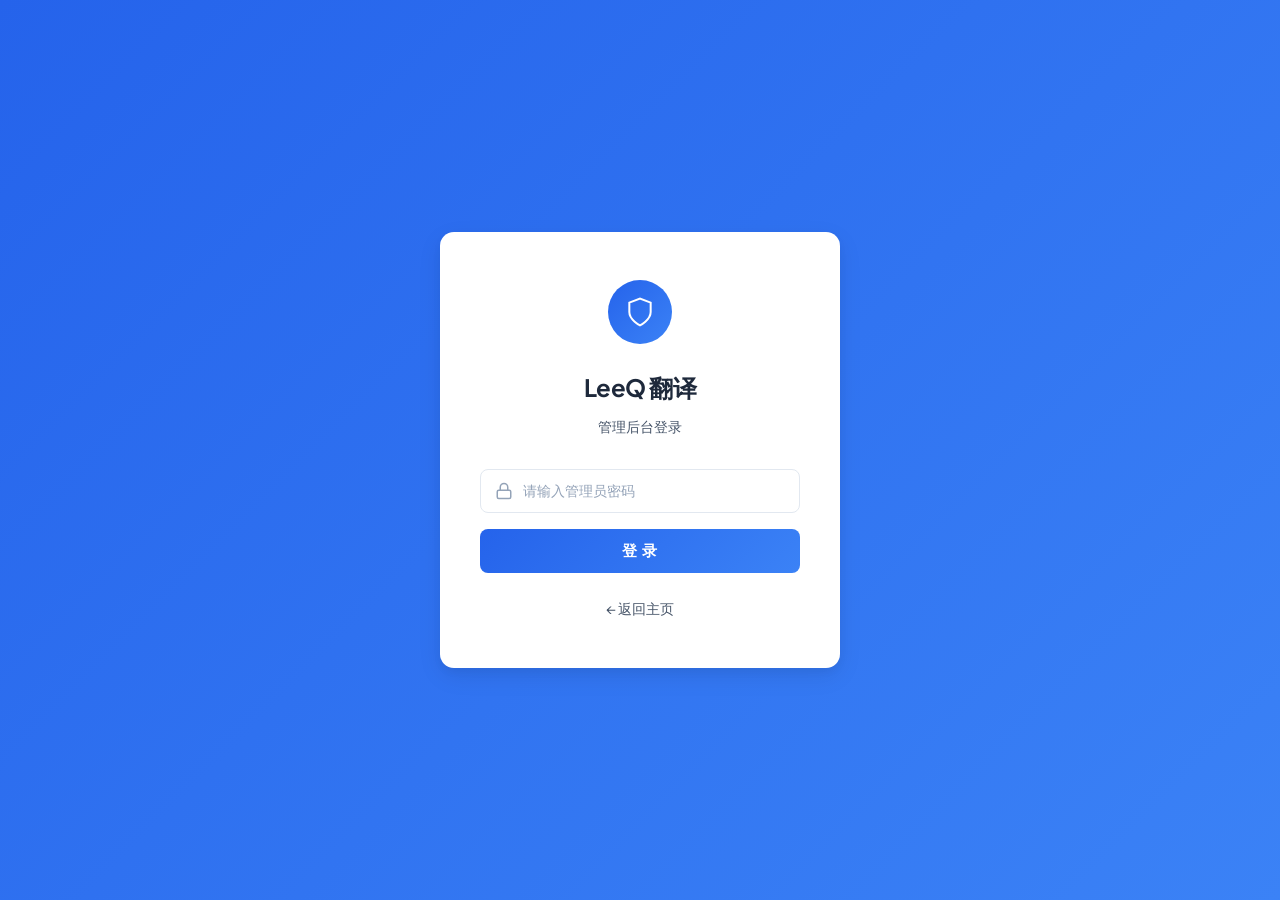
==== commit 3459e1f4: "update: add chat page, search, upload, skill APIs" ====
--- a/admin.html
+++ b/admin.html
@@ -98,6 +98,18 @@
             </svg>
             提示词模板
           </div>
+          <div class="nav-item" data-section="search" onclick="switchSection('search')">
+            <svg viewBox="0 0 24 24" fill="none" stroke="currentColor" stroke-width="2">
+              <circle cx="11" cy="11" r="8"/><line x1="21" y1="21" x2="16.65" y2="16.65"/>
+            </svg>
+            搜索配置
+          </div>
+          <div class="nav-item" data-section="skills" onclick="switchSection('skills')">
+            <svg viewBox="0 0 24 24" fill="none" stroke="currentColor" stroke-width="2">
+              <polygon points="12 2 15.09 8.26 22 9.27 17 14.14 18.18 21.02 12 17.77 5.82 21.02 7 14.14 2 9.27 8.91 8.26 12 2"/>
+            </svg>
+            技能管理
+          </div>
           <div class="nav-item" data-section="system" onclick="switchSection('system')">
             <svg viewBox="0 0 24 24" fill="none" stroke="currentColor" stroke-width="2">
               <circle cx="12" cy="12" r="3"/><path d="M19.4 15a1.65 1.65 0 0 0 .33 1.82l.06.06a2 2 0 0 1 0 2.83 2 2 0 0 1-2.83 0l-.06-.06a1.65 1.65 0 0 0-1.82-.33 1.65 1.65 0 0 0-1 1.51V21a2 2 0 0 1-2 2 2 2 0 0 1-2-2v-.09A1.65 1.65 0 0 0 9 19.4a1.65 1.65 0 0 0-1.82.33l-.06.06a2 2 0 0 1-2.83 0 2 2 0 0 1 0-2.83l.06-.06A1.65 1.65 0 0 0 4.68 15a1.65 1.65 0 0 0-1.51-1H3a2 2 0 0 1-2-2 2 2 0 0 1 2-2h.09A1.65 1.65 0 0 0 4.6 9a1.65 1.65 0 0 0-.33-1.82l-.06-.06a2 2 0 0 1 0-2.83 2 2 0 0 1 2.83 0l.06.06A1.65 1.65 0 0 0 9 4.68a1.65 1.65 0 0 0 1-1.51V3a2 2 0 0 1 2-2 2 2 0 0 1 2 2v.09a1.65 1.65 0 0 0 1 1.51 1.65 1.65 0 0 0 1.82-.33l.06-.06a2 2 0 0 1 2.83 0 2 2 0 0 1 0 2.83l-.06.06A1.65 1.65 0 0 0 19.4 9a1.65 1.65 0 0 0 1.51 1H21a2 2 0 0 1 2 2 2 2 0 0 1-2 2h-.09a1.65 1.65 0 0 0-1.51 1z"/>
@@ -526,20 +538,170 @@
                 <span class="section-title">提示词配置</span>
               </div>
               <div class="section-body">
-                <div class="form-grid">
-                  <div class="form-group full-width">
-                    <label class="form-label">翻译提示词</label>
-                    <textarea id="translatePrompt" class="form-textarea" rows="4" placeholder="你是一个专业的翻译助手..."></textarea>
-                  </div>
-                  <div class="form-group full-width">
-                    <label class="form-label">语言检测提示词</label>
-                    <textarea id="detectPrompt" class="form-textarea" rows="4" placeholder="你是一个语言检测助手..."></textarea>
-                  </div>
-                </div>
-              </div>
-            </div>
-            <div style="display:flex;justify-content:flex-end;margin-top:24px">
-              <button class="btn btn-primary" onclick="handleSaveConfig()">保存全部配置</button>
+                <div class="prompt-list">
+                  <div class="prompt-item" data-key="translate" onclick="openPromptEditor('translate', '翻译提示词')">
+                    <div class="prompt-item-icon">
+                      <svg viewBox="0 0 24 24" fill="none" stroke="currentColor" stroke-width="2"><path d="M12.87 15.07l-2.54-2.51.03-.03A17.52 17.52 0 0 0 14.07 6H17V4h-7V2H8v2H1v2h11.17C11.5 7.92 10.44 9.75 9 11.35 8.07 10.32 7.3 9.19 6.69 8h-2c.73 1.63 1.73 3.17 2.98 4.56l-5.09 5.02L4 19l5-5 3.11 3.11.76-2.04zM18.5 10h-2L12 22h2l4.5-12z"/></svg>
+                    </div>
+                    <div class="prompt-item-body">
+                      <span class="prompt-item-name">翻译提示词</span>
+                      <span class="prompt-item-preview" id="preview-translate">未配置</span>
+                    </div>
+                    <div class="prompt-item-arrow">
+                      <svg viewBox="0 0 24 24" fill="none" stroke="currentColor" stroke-width="2"><polyline points="9 18 15 12 9 6"/></svg>
+                    </div>
+                  </div>
+                  <div class="prompt-item" data-key="detect" onclick="openPromptEditor('detect', '语言检测提示词')">
+                    <div class="prompt-item-icon">
+                      <svg viewBox="0 0 24 24" fill="none" stroke="currentColor" stroke-width="2"><circle cx="11" cy="11" r="8"/><line x1="21" y1="21" x2="16.65" y2="16.65"/></svg>
+                    </div>
+                    <div class="prompt-item-body">
+                      <span class="prompt-item-name">语言检测提示词</span>
+                      <span class="prompt-item-preview" id="preview-detect">未配置</span>
+                    </div>
+                    <div class="prompt-item-arrow">
+                      <svg viewBox="0 0 24 24" fill="none" stroke="currentColor" stroke-width="2"><polyline points="9 18 15 12 9 6"/></svg>
+                    </div>
+                  </div>
+                </div>
+                <div class="prompt-section-title">AIGC 检测提示词</div>
+                <div class="prompt-list">
+                  <div class="prompt-item" data-key="aigcCompliance" onclick="openPromptEditor('aigcCompliance', '合规检测提示词')">
+                    <div class="prompt-item-icon">
+                      <svg viewBox="0 0 24 24" fill="none" stroke="currentColor" stroke-width="2"><path d="M9 12l2 2 4-4m5.618-4.016A11.955 11.955 0 0112 2.944a11.955 11.955 0 01-8.618 3.04A12.02 12.02 0 003 9c0 5.591 3.824 10.29 9 11.622 5.176-1.332 9-6.03 9-11.622 0-1.042-.133-2.052-.382-3.016z"/></svg>
+                    </div>
+                    <div class="prompt-item-body">
+                      <span class="prompt-item-name">合规检测提示词</span>
+                      <span class="prompt-item-preview" id="preview-aigcCompliance">未配置</span>
+                    </div>
+                    <div class="prompt-item-arrow">
+                      <svg viewBox="0 0 24 24" fill="none" stroke="currentColor" stroke-width="2"><polyline points="9 18 15 12 9 6"/></svg>
+                    </div>
+                  </div>
+                  <div class="prompt-item" data-key="aigcQuality" onclick="openPromptEditor('aigcQuality', '质量评估提示词')">
+                    <div class="prompt-item-icon">
+                      <svg viewBox="0 0 24 24" fill="none" stroke="currentColor" stroke-width="2"><polygon points="12 2 15.09 8.26 22 9.27 17 14.14 18.18 21.02 12 17.77 5.82 21.02 7 14.14 2 9.27 8.91 8.26 12 2"/></svg>
+                    </div>
+                    <div class="prompt-item-body">
+                      <span class="prompt-item-name">质量评估提示词</span>
+                      <span class="prompt-item-preview" id="preview-aigcQuality">未配置</span>
+                    </div>
+                    <div class="prompt-item-arrow">
+                      <svg viewBox="0 0 24 24" fill="none" stroke="currentColor" stroke-width="2"><polyline points="9 18 15 12 9 6"/></svg>
+                    </div>
+                  </div>
+                  <div class="prompt-item" data-key="aigcAiDetection" onclick="openPromptEditor('aigcAiDetection', 'AI生成检测提示词')">
+                    <div class="prompt-item-icon">
+                      <svg viewBox="0 0 24 24" fill="none" stroke="currentColor" stroke-width="2"><rect x="4" y="4" width="16" height="16" rx="2"/><line x1="9" y1="9" x2="15" y2="9"/><line x1="9" y1="13" x2="15" y2="13"/><line x1="9" y1="17" x2="12" y2="17"/></svg>
+                    </div>
+                    <div class="prompt-item-body">
+                      <span class="prompt-item-name">AI生成检测提示词</span>
+                      <span class="prompt-item-preview" id="preview-aigcAiDetection">未配置</span>
+                    </div>
+                    <div class="prompt-item-arrow">
+                      <svg viewBox="0 0 24 24" fill="none" stroke="currentColor" stroke-width="2"><polyline points="9 18 15 12 9 6"/></svg>
+                    </div>
+                  </div>
+                  <div class="prompt-item" data-key="aigcSensitiveInfo" onclick="openPromptEditor('aigcSensitiveInfo', '敏感信息检测提示词')">
+                    <div class="prompt-item-icon">
+                      <svg viewBox="0 0 24 24" fill="none" stroke="currentColor" stroke-width="2"><path d="M12 22s8-4 8-10V5l-8-3-8 3v7c0 6 8 10 8 10z"/></svg>
+                    </div>
+                    <div class="prompt-item-body">
+                      <span class="prompt-item-name">敏感信息检测提示词</span>
+                      <span class="prompt-item-preview" id="preview-aigcSensitiveInfo">未配置</span>
+                    </div>
+                    <div class="prompt-item-arrow">
+                      <svg viewBox="0 0 24 24" fill="none" stroke="currentColor" stroke-width="2"><polyline points="9 18 15 12 9 6"/></svg>
+                    </div>
+                  </div>
+                </div>
+              </div>
+            </div>
+          </div>
+
+          <!-- Search Config Section -->
+          <div id="section-search" style="display:none">
+            <div class="section-card">
+              <div class="section-header">
+                <span class="section-title">搜索引擎配置</span>
+              </div>
+              <div class="section-body">
+                <p style="font-size:13px;color:var(--text-secondary);margin-bottom:16px">设置搜索引擎 API Key 和启用状态。搜索功能通过 AI 模型模拟搜索，无需额外 API Key。</p>
+                <div style="display:grid;grid-template-columns:repeat(auto-fill,minmax(280px,1fr));gap:16px">
+                  <div class="search-engine-card">
+                    <div class="search-engine-card-header">
+                      <span class="search-engine-name">必应 (Bing)</span>
+                      <label class="provider-toggle">
+                        <input type="checkbox" id="searchBingEnabled" onchange="saveSearchConfig()">
+                        <span class="provider-toggle-label">已启用</span>
+                      </label>
+                    </div>
+                    <div class="search-engine-card-body">
+                      <p class="search-engine-desc">Microsoft Bing 搜索，通过 AI 模拟搜索</p>
+                    </div>
+                  </div>
+                  <div class="search-engine-card">
+                    <div class="search-engine-card-header">
+                      <span class="search-engine-name">百度 (Baidu)</span>
+                      <label class="provider-toggle">
+                        <input type="checkbox" id="searchBaiduEnabled" onchange="saveSearchConfig()">
+                        <span class="provider-toggle-label">已启用</span>
+                      </label>
+                    </div>
+                    <div class="search-engine-card-body">
+                      <p class="search-engine-desc">百度搜索，通过 AI 模拟搜索</p>
+                    </div>
+                  </div>
+                  <div class="search-engine-card">
+                    <div class="search-engine-card-header">
+                      <span class="search-engine-name">搜狗 (Sogou)</span>
+                      <label class="provider-toggle">
+                        <input type="checkbox" id="searchSogouEnabled" onchange="saveSearchConfig()">
+                        <span class="provider-toggle-label">已启用</span>
+                      </label>
+                    </div>
+                    <div class="search-engine-card-body">
+                      <p class="search-engine-desc">搜狗搜索，通过 AI 模拟搜索</p>
+                    </div>
+                  </div>
+                  <div class="search-engine-card">
+                    <div class="search-engine-card-header">
+                      <span class="search-engine-name">Yandex</span>
+                      <label class="provider-toggle">
+                        <input type="checkbox" id="searchYandexEnabled" onchange="saveSearchConfig()">
+                        <span class="provider-toggle-label">已启用</span>
+                      </label>
+                    </div>
+                    <div class="search-engine-card-body">
+                      <p class="search-engine-desc">Yandex 搜索，通过 AI 模拟搜索</p>
+                    </div>
+                  </div>
+                </div>
+                <div style="margin-top:16px;padding:12px;background:var(--bg-secondary);border-radius:8px;font-size:12px;color:var(--text-muted)">
+                  <strong>说明：</strong>搜索功能通过 AI 模型模拟搜索引擎行为。开启/关闭开关后自动保存，聊天页面仅显示已启用的搜索引擎。
+                </div>
+              </div>
+            </div>
+          </div>
+
+          <!-- Skills Management Section -->
+          <div id="section-skills" style="display:none">
+            <div class="section-card">
+              <div class="section-header">
+                <span class="section-title">技能管理</span>
+                <button class="btn btn-primary btn-sm" onclick="openSkillEditor()">添加技能</button>
+              </div>
+              <div class="section-body">
+                <p style="font-size:13px;color:var(--text-secondary);margin-bottom:16px">技能是预设的提示词模板，用户在聊天界面可以选择技能来改变 AI 的行为模式。</p>
+                <div id="skillsList">
+                  <div class="empty-state">
+                    <svg viewBox="0 0 24 24" fill="none" stroke="currentColor" stroke-width="1.5" width="48" height="48">
+                      <polygon points="12 2 15.09 8.26 22 9.27 17 14.14 18.18 21.02 12 17.77 5.82 21.02 7 14.14 2 9.27 8.91 8.26 12 2"/>
+                    </svg>
+                    <p>暂无技能，点击"添加技能"创建</p>
+                  </div>
+                </div>
+              </div>
             </div>
           </div>
 
@@ -755,6 +917,8 @@
         usage: 'API 用量',
         analytics: '高级分析',
         prompt: '提示词模板',
+        search: '搜索配置',
+        skills: '技能管理',
         system: '系统设置',
         logs: '访问日志',
         spider: '爬虫日志',
@@ -766,6 +930,8 @@
       if (name === 'usage') loadUsage();
       if (name === 'analytics') loadAnalytics();
       if (name === 'health') checkHealth();
+      if (name === 'search') loadSearchConfig();
+      if (name === 'skills') loadSkills();
       if (name === 'logs') loadAccessLogs();
       if (name === 'spider') loadSpiderLogs();
       if (window.innerWidth <= 768) toggleSidebar();
@@ -828,8 +994,15 @@
             }
           });
           renderProviders(currentProviders, true);
-          document.getElementById('translatePrompt').value = data.data.promptTemplates?.translate || '';
-          document.getElementById('detectPrompt').value = data.data.promptTemplates?.detect || '';
+          promptData.translate = data.data.promptTemplates?.translate || '';
+          promptData.detect = data.data.promptTemplates?.detect || '';
+          var ap = data.data.aigcPrompts || {};
+          promptData.aigcCompliance = ap.compliance || '';
+          promptData.aigcQuality = ap.quality || '';
+          promptData.aigcAiDetection = ap.aiDetection || '';
+          promptData.aigcSensitiveInfo = ap.sensitiveInfo || '';
+          // 更新列表预览
+          ['translate', 'detect', 'aigcCompliance', 'aigcQuality', 'aigcAiDetection', 'aigcSensitiveInfo'].forEach(updatePromptPreview);
         }
       } catch {}
     }
@@ -1060,7 +1233,13 @@
       });
       const body = {
         providers,
-        promptTemplates: { translate: document.getElementById('translatePrompt').value, detect: document.getElementById('detectPrompt').value }
+        promptTemplates: { translate: promptData.translate, detect: promptData.detect },
+        aigcPrompts: {
+          compliance: promptData.aigcCompliance,
+          quality: promptData.aigcQuality,
+          aiDetection: promptData.aigcAiDetection,
+          sensitiveInfo: promptData.aigcSensitiveInfo
+        }
       };
       try { await fetch('/api/admin/config', { method: 'POST', headers: { 'Content-Type': 'application/json', 'Authorization': `Bearer ${adminToken}` }, body: JSON.stringify(body) }); } catch (err) { console.error('自动保存配置失败:', err); }
     }
@@ -1216,7 +1395,13 @@
       });
       const body = {
         providers,
-        promptTemplates: { translate: document.getElementById('translatePrompt').value, detect: document.getElementById('detectPrompt').value }
+        promptTemplates: { translate: promptData.translate, detect: promptData.detect },
+        aigcPrompts: {
+          compliance: promptData.aigcCompliance,
+          quality: promptData.aigcQuality,
+          aiDetection: promptData.aigcAiDetection,
+          sensitiveInfo: promptData.aigcSensitiveInfo
+        }
       };
       try {
         const res = await fetch('/api/admin/config', { method: 'POST', headers: { 'Content-Type': 'application/json', 'Authorization': `Bearer ${adminToken}` }, body: JSON.stringify(body) });
@@ -1882,12 +2067,317 @@
 
     function showToast(msg, type) {
       const container = document.getElementById('toastContainer');
+      if (!container) return;
       const toast = document.createElement('div');
       toast.className = 'toast ' + (type || 'info');
       toast.textContent = msg;
       container.appendChild(toast);
       setTimeout(() => { toast.style.opacity = '0'; setTimeout(() => toast.remove(), 300); }, 3000);
     }
+
+    /* ====== 提示词弹窗编辑器 ====== */
+    var promptData = {
+      translate: '', detect: '',
+      aigcCompliance: '', aigcQuality: '', aigcAiDetection: '', aigcSensitiveInfo: ''
+    };
+
+    function openPromptEditor(key, title) {
+      document.getElementById('promptModalTitle').textContent = title;
+      document.getElementById('promptModalTextarea').value = promptData[key] || '';
+      document.getElementById('promptModalSaveBtn').setAttribute('data-key', key);
+      document.getElementById('promptModal').classList.add('active');
+    }
+
+    function closePromptModal() {
+      document.getElementById('promptModal').classList.remove('active');
+    }
+
+    function savePromptFromModal() {
+      var btn = document.getElementById('promptModalSaveBtn');
+      var key = btn.getAttribute('data-key');
+      var value = document.getElementById('promptModalTextarea').value;
+      promptData[key] = value;
+      updatePromptPreview(key);
+      closePromptModal();
+      handleSaveConfig();
+    }
+
+    function updatePromptPreview(key) {
+      var el = document.getElementById('preview-' + key);
+      if (!el) return;
+      var v = promptData[key] || '';
+      if (v) {
+        el.textContent = v.substring(0, 80).replace(/\n/g, ' ') + (v.length > 80 ? '...' : '');
+        el.className = 'prompt-item-preview has-content';
+      } else {
+        el.textContent = '未配置';
+        el.className = 'prompt-item-preview';
+      }
+    }
+  </script>
+
+  <!-- 提示词编辑弹窗 -->
+  <div id="promptModal" class="prompt-modal-overlay" onclick="if(event.target===this)closePromptModal()">
+    <div class="prompt-modal-dialog">
+      <div class="prompt-modal-header">
+        <h3 class="prompt-modal-title" id="promptModalTitle">编辑提示词</h3>
+        <button class="prompt-modal-close" onclick="closePromptModal()" title="关闭（ESC）">
+          <svg viewBox="0 0 24 24" fill="none" stroke="currentColor" stroke-width="2"><line x1="18" y1="6" x2="6" y2="18"/><line x1="6" y1="6" x2="18" y2="18"/></svg>
+        </button>
+      </div>
+      <div class="prompt-modal-body">
+        <textarea id="promptModalTextarea" class="prompt-modal-textarea"
+          placeholder="在此输入提示词内容...&#10;&#10;提示：可以输入完整的 system prompt，将由大模型作为系统提示词使用"></textarea>
+      </div>
+      <div class="prompt-modal-footer">
+        <span class="prompt-modal-hint">Ctrl+Enter 保存  ·  ESC 关闭</span>
+        <button class="btn btn-secondary" onclick="closePromptModal()">取消</button>
+        <button class="btn btn-primary" id="promptModalSaveBtn" onclick="savePromptFromModal()">保存提示词</button>
+      </div>
+    </div>
+  </div>
+
+  <script>
+    // ESC 关闭弹窗
+    document.addEventListener('keydown', function (e) {
+      if (e.key === 'Escape' && document.getElementById('promptModal').classList.contains('active')) {
+        closePromptModal();
+      }
+    });
+    // Ctrl+Enter 保存
+    document.getElementById('promptModalTextarea').addEventListener('keydown', function (e) {
+      if (e.ctrlKey && e.key === 'Enter') {
+        e.preventDefault();
+        savePromptFromModal();
+      }
+    });
+
+    // ====== 搜索配置 ======
+    function loadSearchConfig() {
+      const adminToken = localStorage.getItem('admin_token');
+      if (!adminToken) return;
+      fetch('/api/admin/search-config', {
+        headers: { 'Authorization': `Bearer ${adminToken}` }
+      })
+        .then(res => res.json())
+        .then(data => {
+          if (data.code === 200 && data.data.config) {
+            const config = data.data.config;
+            // 更新复选框状态
+            const engineIds = {
+              bing: 'searchBingEnabled',
+              baidu: 'searchBaiduEnabled',
+              sogou: 'searchSogouEnabled',
+              yandex: 'searchYandexEnabled'
+            };
+            Object.entries(engineIds).forEach(([key, id]) => {
+              const el = document.getElementById(id);
+              if (el) {
+                el.checked = config[key]?.enabled !== false;
+                // 更新标签文字
+                const label = el.nextElementSibling;
+                if (label) label.textContent = config[key]?.enabled !== false ? '已启用' : '已禁用';
+              }
+            });
+          }
+        })
+        .catch(() => {});
+    }
+
+    async function saveSearchConfig() {
+      const adminToken = localStorage.getItem('admin_token');
+      if (!adminToken) return;
+      const config = {
+        bing: { name: '必应', enabled: document.getElementById('searchBingEnabled')?.checked ?? true },
+        baidu: { name: '百度', enabled: document.getElementById('searchBaiduEnabled')?.checked ?? true },
+        sogou: { name: '搜狗', enabled: document.getElementById('searchSogouEnabled')?.checked ?? true },
+        yandex: { name: 'Yandex', enabled: document.getElementById('searchYandexEnabled')?.checked ?? true }
+      };
+      // 更新标签文字
+      const engineIds = ['searchBingEnabled', 'searchBaiduEnabled', 'searchSogouEnabled', 'searchYandexEnabled'];
+      engineIds.forEach(id => {
+        const el = document.getElementById(id);
+        if (el) {
+          const label = el.nextElementSibling;
+          if (label) label.textContent = el.checked ? '已启用' : '已禁用';
+        }
+      });
+      try {
+        const res = await fetch('/api/admin/search-config', {
+          method: 'POST',
+          headers: { 'Content-Type': 'application/json', 'Authorization': `Bearer ${adminToken}` },
+          body: JSON.stringify(config)
+        });
+        const data = await res.json();
+        if (data.code === 200) {
+          showToast('搜索配置已保存', 'success');
+        }
+      } catch (err) {
+        showToast('保存失败: ' + err.message, 'error');
+      }
+    }
+
+    // ====== 技能管理 ======
+    let skillsData = [];
+
+    async function loadSkills() {
+      try {
+        const res = await fetch('/api/skill');
+        const data = await res.json();
+        if (data.code === 200 && Array.isArray(data.data)) {
+          skillsData = data.data;
+          renderSkillsList();
+        }
+      } catch (err) {
+        console.error('加载技能列表失败:', err);
+      }
+    }
+
+    function renderSkillsList() {
+      const list = document.getElementById('skillsList');
+      if (!skillsData || skillsData.length === 0) {
+        list.innerHTML = `<div class="empty-state">
+          <svg viewBox="0 0 24 24" fill="none" stroke="currentColor" stroke-width="1.5" width="48" height="48">
+            <polygon points="12 2 15.09 8.26 22 9.27 17 14.14 18.18 21.02 12 17.77 5.82 21.02 7 14.14 2 9.27 8.91 8.26 12 2"/>
+          </svg>
+          <p>暂无技能，点击"添加技能"创建</p>
+        </div>`;
+        return;
+      }
+      list.innerHTML = skillsData.map((skill, index) => `
+        <div class="skill-card">
+          <div class="skill-card-header">
+            <span class="skill-card-name">
+              <svg viewBox="0 0 24 24" fill="none" stroke="currentColor" stroke-width="2" width="16" height="16"><polygon points="12 2 15.09 8.26 22 9.27 17 14.14 18.18 21.02 12 17.77 5.82 21.02 7 14.14 2 9.27 8.91 8.26 12 2"/></svg>
+              ${skill.name}
+            </span>
+            <div class="skill-card-actions">
+              <button class="btn btn-default btn-sm" onclick="openSkillEditor(${index})">编辑</button>
+              <button class="btn btn-danger btn-sm" onclick="deleteSkill(${index})">删除</button>
+            </div>
+          </div>
+          ${skill.description ? `<div class="skill-card-desc">${skill.description}</div>` : ''}
+          <div class="skill-card-prompt">${skill.prompt ? skill.prompt.slice(0, 100) + (skill.prompt.length > 100 ? '...' : '') : '未设置提示词'}</div>
+        </div>
+      `).join('');
+    }
+
+    function openSkillEditor(index) {
+      const skill = index !== undefined ? skillsData[index] : null;
+      document.getElementById('skillModalTitle').textContent = skill ? '编辑技能' : '添加技能';
+      document.getElementById('skillName').value = skill ? skill.name : '';
+      document.getElementById('skillDesc').value = skill ? skill.description || '' : '';
+      document.getElementById('skillPrompt').value = skill ? skill.prompt || '' : '';
+      document.getElementById('skillModalSaveBtn').setAttribute('data-index', index !== undefined ? index : -1);
+      document.getElementById('skillModal').classList.add('active');
+    }
+
+    function closeSkillModal() {
+      document.getElementById('skillModal').classList.remove('active');
+    }
+
+    async function saveSkill() {
+      const btn = document.getElementById('skillModalSaveBtn');
+      const index = parseInt(btn.getAttribute('data-index'));
+      const name = document.getElementById('skillName').value.trim();
+      const description = document.getElementById('skillDesc').value.trim();
+      const prompt = document.getElementById('skillPrompt').value.trim();
+
+      if (!name) return showToast('请输入技能名称', 'error');
+      if (!prompt) return showToast('请输入提示词内容', 'error');
+
+      const skill = { name, description, prompt };
+
+      if (index >= 0) {
+        skillsData[index] = skill;
+      } else {
+        skillsData.push(skill);
+      }
+
+      try {
+        const res = await fetch('/api/skill', {
+          method: 'POST',
+          headers: { 'Content-Type': 'application/json', 'Authorization': `Bearer ${adminToken}` },
+          body: JSON.stringify(skillsData)
+        });
+        const data = await res.json();
+        if (data.code === 200) {
+          showToast('技能已保存', 'success');
+          renderSkillsList();
+          closeSkillModal();
+        } else {
+          showToast('保存失败: ' + data.message, 'error');
+        }
+      } catch (err) {
+        showToast('保存失败: ' + err.message, 'error');
+      }
+    }
+
+    async function deleteSkill(index) {
+      if (!confirm('确定要删除该技能吗？')) return;
+      skillsData.splice(index, 1);
+      try {
+        const res = await fetch('/api/skill', {
+          method: 'POST',
+          headers: { 'Content-Type': 'application/json', 'Authorization': `Bearer ${adminToken}` },
+          body: JSON.stringify(skillsData)
+        });
+        const data = await res.json();
+        if (data.code === 200) {
+          showToast('技能已删除', 'success');
+          renderSkillsList();
+        }
+      } catch (err) {
+        showToast('删除失败: ' + err.message, 'error');
+      }
+    }
+  </script>
+
+  <!-- 技能编辑弹窗 -->
+  <div id="skillModal" class="prompt-modal-overlay" onclick="if(event.target===this)closeSkillModal()">
+    <div class="prompt-modal-dialog">
+      <div class="prompt-modal-header">
+        <h3 class="prompt-modal-title" id="skillModalTitle">添加技能</h3>
+        <button class="prompt-modal-close" onclick="closeSkillModal()" title="关闭（ESC）">
+          <svg viewBox="0 0 24 24" fill="none" stroke="currentColor" stroke-width="2"><line x1="18" y1="6" x2="6" y2="18"/><line x1="6" y1="6" x2="18" y2="18"/></svg>
+        </button>
+      </div>
+      <div class="prompt-modal-body">
+        <div class="form-group">
+          <label class="form-label">技能名称</label>
+          <input id="skillName" class="form-input" placeholder="例如：翻译助手、代码审查、写作助手">
+        </div>
+        <div class="form-group">
+          <label class="form-label">技能描述（可选）</label>
+          <input id="skillDesc" class="form-input" placeholder="简短描述该技能的功能">
+        </div>
+        <div class="form-group">
+          <label class="form-label">System Prompt（提示词）</label>
+          <textarea id="skillPrompt" class="prompt-modal-textarea" style="min-height:200px" placeholder="在此输入技能的 System Prompt...&#10;&#10;该提示词将在用户选择此技能后作为系统提示词发送给 AI 模型"></textarea>
+        </div>
+      </div>
+      <div class="prompt-modal-footer">
+        <span class="prompt-modal-hint">Ctrl+Enter 保存  ·  ESC 关闭</span>
+        <button class="btn btn-secondary" onclick="closeSkillModal()">取消</button>
+        <button class="btn btn-primary" id="skillModalSaveBtn" onclick="saveSkill()">保存技能</button>
+      </div>
+    </div>
+  </div>
+
+  <script>
+    // ESC 关闭技能弹窗
+    document.addEventListener('keydown', function (e) {
+      if (e.key === 'Escape' && document.getElementById('skillModal').classList.contains('active')) {
+        closeSkillModal();
+      }
+    });
+    // Ctrl+Enter 保存技能
+    document.getElementById('skillPrompt').addEventListener('keydown', function (e) {
+      if (e.ctrlKey && e.key === 'Enter') {
+        e.preventDefault();
+        saveSkill();
+      }
+    });
   </script>
 </body>
 </html>
--- a/css/admin.css
+++ b/css/admin.css
@@ -1,46 +1,69 @@
 /* ====== Modern Admin Dashboard Style ====== */
+@import url('https://fonts.googleapis.com/css2?family=Plus+Jakarta+Sans:wght@300;400;500;600;700&display=swap');
+
 :root {
   --sidebar-bg: #F1F5F9;
   --sidebar-width: 220px;
-  --bg-primary: #F8FAFC;
-  --bg-secondary: #F1F5F9;
-  --bg-white: #FFFFFF;
-  --text-primary: #1E293B;
-  --text-secondary: #475569;
-  --text-muted: #94A3B8;
-  --border-color: #E2E8F0;
-  --border-default: #E2E8F0;
-  --border-light: #F1F5F9;
-  --border-subtle: #F8FAFC;
-  --primary: #2563EB;
-  --primary-hover: #1D4ED8;
-  --primary-light: rgba(37, 99, 235, 0.08);
-  --primary-gradient: linear-gradient(135deg, #2563EB, #3B82F6);
-  --success: #22C55E;
-  --success-light: #F0FDF4;
-  --warning: #F59E0B;
-  --warning-light: #FFFBEB;
-  --danger: #EF4444;
-  --danger-light: #FEF2F2;
-  --info: #3B82F6;
-  --info-light: rgba(37, 99, 235, 0.08);
-  --shadow-sm: 0 1px 2px rgba(0, 0, 0, 0.05);
-  --shadow: 0 1px 3px rgba(0, 0, 0, 0.08), 0 1px 2px rgba(0, 0, 0, 0.04);
-  --shadow-md: 0 4px 6px -1px rgba(0, 0, 0, 0.1), 0 2px 4px -1px rgba(0, 0, 0, 0.04);
-  --radius: 12px;
+
+  --color-primary: #2563EB;
+  --color-primary-light: #3B82F6;
+  --color-primary-dark: #1D4ED8;
+  --color-primary-bg: rgba(37, 99, 235, 0.08);
+
+  --color-accent: #F97316;
+  --color-accent-hover: #EA580C;
+
+  --color-bg: #F8FAFC;
+  --color-surface: #FFFFFF;
+  --color-surface-hover: #F1F5F9;
+
+  --color-text: #1E293B;
+  --color-text-secondary: #475569;
+  --color-text-muted: #94A3B8;
+
+  --color-border: #E2E8F0;
+  --color-border-light: #F1F5F9;
+  --color-border-subtle: #F8FAFC;
+
+  --color-success: #22C55E;
+  --color-warning: #F59E0B;
+  --color-error: #EF4444;
+  --color-info: #3B82F6;
+
+  --color-success-bg: #F0FDF4;
+  --color-warning-bg: #FFFBEB;
+  --color-error-bg: #FEF2F2;
+  --color-info-bg: rgba(37, 99, 235, 0.08);
+
+  --gradient-primary: linear-gradient(135deg, #2563EB, #3B82F6);
+
   --radius-sm: 8px;
-  --radius-lg: 16px;
+  --radius-md: 10px;
+  --radius-lg: 14px;
+  --radius-xl: 16px;
+
+  --shadow-xs: 0 1px 2px rgba(0, 0, 0, 0.04);
+  --shadow-sm: 0 1px 3px rgba(0, 0, 0, 0.06), 0 1px 2px rgba(0, 0, 0, 0.04);
+  --shadow-md: 0 4px 12px rgba(0, 0, 0, 0.06), 0 2px 4px rgba(0, 0, 0, 0.04);
+  --shadow-lg: 0 8px 24px rgba(0, 0, 0, 0.08), 0 4px 8px rgba(0, 0, 0, 0.04);
+  --shadow-card-hover: 0 12px 32px rgba(0, 0, 0, 0.1), 0 4px 12px rgba(0, 0, 0, 0.06);
+
+  --font-sans: 'Plus Jakarta Sans', -apple-system, BlinkMacSystemFont, 'Segoe UI', 'Noto Sans SC', sans-serif;
   --font-mono: 'SF Mono', 'Fira Code', 'Cascadia Code', monospace;
+
+  --transition-fast: 0.2s ease;
+  --transition-base: 0.25s ease;
+  --transition-slow: 0.3s cubic-bezier(0.4, 0, 0.2, 1);
 }
 
 * { box-sizing: border-box; margin: 0; padding: 0; }
 
 body {
-  font-family: -apple-system, BlinkMacSystemFont, 'Segoe UI', Roboto, 'Helvetica Neue', Arial, 'Noto Sans SC', sans-serif;
+  font-family: var(--font-sans);
   font-size: 14px;
   line-height: 1.6;
-  color: var(--text-primary);
-  background: var(--bg-primary);
+  color: var(--color-text);
+  background: var(--color-bg);
   -webkit-font-smoothing: antialiased;
   -moz-osx-font-smoothing: grayscale;
 }
@@ -51,18 +74,18 @@
   display: flex;
   align-items: center;
   justify-content: center;
-  background: var(--primary-gradient);
+  background: var(--gradient-primary);
   padding: 24px;
 }
 
 .login-card {
-  background: var(--bg-white);
+  background: var(--color-surface);
   border-radius: var(--radius-lg);
   padding: 48px 40px;
   width: 100%;
   max-width: 400px;
   text-align: center;
-  box-shadow: 0 20px 60px rgba(45, 45, 45, 0.15);
+  box-shadow: var(--shadow-lg);
 }
 
 .login-icon {
@@ -70,7 +93,7 @@
   height: 64px;
   margin: 0 auto 24px;
   border-radius: 50%;
-  background: var(--primary-gradient);
+  background: var(--gradient-primary);
   display: flex;
   align-items: center;
   justify-content: center;
@@ -81,14 +104,14 @@
 .login-title {
   font-size: 24px;
   font-weight: 700;
-  color: var(--text-primary);
+  color: var(--color-text);
   margin-bottom: 8px;
   letter-spacing: -0.5px;
 }
 
 .login-subtitle {
   font-size: 14px;
-  color: var(--text-secondary);
+  color: var(--color-text-secondary);
   margin-bottom: 32px;
 }
 
@@ -99,19 +122,19 @@
   align-items: center;
   gap: 10px;
   padding: 0 14px;
-  background: var(--bg-white);
-  border: 1.5px solid var(--border-color);
+  background: var(--color-surface);
+  border: 1.5px solid var(--color-border);
   border-radius: var(--radius-sm);
   height: 44px;
   transition: all 0.2s;
 }
 
 .input-group:focus-within {
-  border-color: var(--primary);
-  box-shadow: 0 0 0 3px var(--primary-light);
-}
-
-.input-group svg { color: var(--text-muted); flex-shrink: 0; }
+  border-color: var(--color-primary);
+  box-shadow: 0 0 0 3px var(--color-primary-bg);
+}
+
+.input-group svg { color: var(--color-text-muted); flex-shrink: 0; }
 
 .login-input {
   flex: 1;
@@ -119,16 +142,16 @@
   border: none;
   outline: none;
   font-size: 14px;
-  color: var(--text-primary);
-}
-
-.login-input::placeholder { color: var(--text-muted); }
+  color: var(--color-text);
+}
+
+.login-input::placeholder { color: var(--color-text-muted); }
 
 .login-btn {
   height: 44px;
   border: none;
   border-radius: var(--radius-sm);
-  background: var(--primary-gradient);
+  background: var(--gradient-primary);
   color: #fff;
   font-size: 15px;
   font-weight: 600;
@@ -148,12 +171,12 @@
   gap: 6px;
   margin-top: 24px;
   font-size: 14px;
-  color: var(--text-secondary);
+  color: var(--color-text-secondary);
   text-decoration: none;
   transition: color 0.2s;
 }
 
-.login-back:hover { color: var(--primary); }
+.login-back:hover { color: var(--color-primary); }
 
 /* ====== Layout ====== */
 .dashboard-layout {
@@ -165,7 +188,7 @@
 .sidebar {
   width: var(--sidebar-width);
   background: var(--sidebar-bg);
-  border-right: 1px solid var(--border-color);
+  border-right: 1px solid var(--color-border);
   display: flex;
   flex-direction: column;
   position: fixed;
@@ -173,6 +196,7 @@
   top: 0;
   bottom: 0;
   z-index: 100;
+  transition: transform var(--transition-slow);
 }
 
 .sidebar-header {
@@ -180,14 +204,14 @@
   align-items: center;
   gap: 10px;
   padding: 20px 16px 16px;
-  border-bottom: 1px solid var(--border-light);
+  border-bottom: 1px solid var(--color-border-light);
 }
 
 .sidebar-logo {
   width: 32px;
   height: 32px;
   border-radius: 8px;
-  background: var(--primary-gradient);
+  background: var(--gradient-primary);
   display: flex;
   align-items: center;
   justify-content: center;
@@ -199,7 +223,7 @@
 .sidebar-title {
   font-size: 15px;
   font-weight: 700;
-  color: var(--text-primary);
+  color: var(--color-text);
   letter-spacing: -0.3px;
 }
 
@@ -207,7 +231,7 @@
   display: none;
   background: none;
   border: none;
-  color: var(--text-muted);
+  color: var(--color-text-muted);
   cursor: pointer;
   padding: 4px;
   margin-left: auto;
@@ -227,7 +251,7 @@
   gap: 10px;
   padding: 9px 12px;
   border-radius: var(--radius-sm);
-  color: var(--text-secondary);
+  color: var(--color-text-secondary);
   cursor: pointer;
   transition: all 0.15s;
   font-size: 13.5px;
@@ -236,14 +260,15 @@
 }
 
 .nav-item:hover {
-  background: rgba(0, 0, 0, 0.06);
-  color: var(--text-primary);
+  background: var(--color-primary-bg);
+  color: var(--color-primary);
 }
 
 .nav-item.active {
-  background: var(--primary);
+  background: var(--color-primary);
   color: #fff;
   font-weight: 600;
+  box-shadow: 0 2px 8px rgba(37, 99, 235, 0.3);
 }
 
 .nav-item svg { width: 18px; height: 18px; flex-shrink: 0; opacity: 0.8; }
@@ -254,7 +279,7 @@
   align-items: center;
   justify-content: space-between;
   padding: 12px 16px;
-  border-top: 1px solid var(--border-light);
+  border-top: 1px solid var(--color-border-light);
 }
 
 .sidebar-user {
@@ -271,14 +296,14 @@
   display: flex;
   align-items: center;
   justify-content: center;
-  color: var(--text-primary);
+  color: var(--color-text);
   font-size: 12px;
   font-weight: 600;
 }
 
 .sidebar-user-name {
   font-size: 13px;
-  color: var(--text-primary);
+  color: var(--color-text);
   font-weight: 500;
 }
 
@@ -287,15 +312,15 @@
   border: none;
   border-radius: 6px;
   background: transparent;
-  color: var(--text-muted);
+  color: var(--color-text-muted);
   font-size: 12px;
   cursor: pointer;
   transition: all 0.2s;
 }
 
 .sidebar-logout:hover {
-  background: var(--danger-light);
-  color: var(--danger);
+  background: var(--color-error-bg);
+  color: var(--color-error);
 }
 
 /* Main Content */
@@ -312,8 +337,8 @@
   align-items: center;
   justify-content: space-between;
   padding: 16px 28px;
-  background: var(--bg-white);
-  border-bottom: 1px solid var(--border-light);
+  background: var(--color-surface);
+  border-bottom: 1px solid var(--color-border-light);
   position: sticky;
   top: 0;
   z-index: 50;
@@ -322,7 +347,7 @@
 .content-title {
   font-size: 17px;
   font-weight: 700;
-  color: var(--text-primary);
+  color: var(--color-text);
   letter-spacing: -0.3px;
 }
 
@@ -339,14 +364,14 @@
   padding: 6px 12px;
   border-radius: var(--radius-sm);
   font-size: 13px;
-  color: var(--text-secondary);
+  color: var(--color-text-secondary);
   text-decoration: none;
   transition: all 0.2s;
 }
 
 .content-link:hover {
-  background: var(--bg-primary);
-  color: var(--primary);
+  background: var(--color-bg);
+  color: var(--color-primary);
 }
 
 /* Content Body */
@@ -364,37 +389,37 @@
 }
 
 .stat-card {
-  background: var(--bg-white);
-  border-radius: var(--radius);
+  background: var(--color-surface);
+  border-radius: var(--radius-lg);
   padding: 20px;
-  border: 1px solid var(--border-light);
-  transition: all 0.2s;
+  border: 1px solid var(--color-border-light);
+  transition: all var(--transition-base);
 }
 
 .stat-card:hover {
-  box-shadow: var(--shadow);
-  transform: translateY(-1px);
+  box-shadow: var(--shadow-md);
+  transform: translateY(-2px);
 }
 
 .stat-card-icon {
-  width: 40px;
-  height: 40px;
-  border-radius: 10px;
+  width: 42px;
+  height: 42px;
+  border-radius: var(--radius-sm);
   display: flex;
   align-items: center;
   justify-content: center;
   margin-bottom: 14px;
 }
 
-.stat-card-icon.primary { background: var(--primary-light); color: var(--primary); }
-.stat-card-icon.success { background: var(--success-light); color: var(--success); }
-.stat-card-icon.warning { background: var(--warning-light); color: var(--warning); }
-.stat-card-icon.info { background: var(--info-light); color: var(--info); }
+.stat-card-icon.primary { background: var(--color-primary-bg); color: var(--color-primary); }
+.stat-card-icon.success { background: var(--color-success-bg); color: var(--color-success); }
+.stat-card-icon.warning { background: var(--color-warning-bg); color: var(--color-warning); }
+.stat-card-icon.info { background: var(--color-info-bg); color: var(--color-info); }
 
 .stat-card-value {
   font-size: 26px;
   font-weight: 700;
-  color: var(--text-primary);
+  color: var(--color-text);
   margin-bottom: 4px;
   letter-spacing: -0.5px;
   line-height: 1.2;
@@ -402,7 +427,7 @@
 
 .stat-card-label {
   font-size: 13px;
-  color: var(--text-muted);
+  color: var(--color-text-muted);
   font-weight: 500;
 }
 
@@ -415,10 +440,11 @@
 }
 
 .chart-card {
-  background: var(--bg-white);
-  border-radius: var(--radius);
-  border: 1px solid var(--border-light);
+  background: var(--color-surface);
+  border-radius: var(--radius-lg);
+  border: 1px solid var(--color-border-light);
   overflow: hidden;
+  box-shadow: var(--shadow-xs);
 }
 
 .chart-card-header {
@@ -426,19 +452,19 @@
   align-items: center;
   justify-content: space-between;
   padding: 16px 20px;
-  border-bottom: 1px solid var(--border-light);
+  border-bottom: 1px solid var(--color-border-light);
 }
 
 .chart-card-title {
   font-size: 14px;
   font-weight: 600;
-  color: var(--text-primary);
+  color: var(--color-text);
 }
 
 .chart-card-tabs {
   display: flex;
   gap: 2px;
-  background: var(--bg-primary);
+  background: var(--color-bg);
   border-radius: 6px;
   padding: 2px;
 }
@@ -447,7 +473,7 @@
   padding: 4px 12px;
   border-radius: 5px;
   font-size: 12px;
-  color: var(--text-muted);
+  color: var(--color-text-muted);
   cursor: pointer;
   transition: all 0.2s;
   border: none;
@@ -456,8 +482,8 @@
 }
 
 .chart-tab.active {
-  background: var(--bg-white);
-  color: var(--text-primary);
+  background: var(--color-surface);
+  color: var(--color-text);
   box-shadow: var(--shadow-sm);
 }
 
@@ -483,20 +509,20 @@
 .chart-bar-value {
   font-size: 12px;
   font-weight: 600;
-  color: var(--text-secondary);
+  color: var(--color-text-secondary);
 }
 
 .chart-bar {
   width: 28px;
   border-radius: 6px 6px 0 0;
-  background: var(--primary-gradient);
+  background: var(--gradient-primary);
   transition: height 0.3s;
   min-height: 4px;
 }
 
 .chart-bar-label {
   font-size: 11px;
-  color: var(--text-muted);
+  color: var(--color-text-muted);
   font-weight: 500;
 }
 
@@ -514,19 +540,19 @@
   width: 24px;
   height: 24px;
   border-radius: 6px;
-  background: var(--bg-primary);
+  background: var(--color-bg);
   display: flex;
   align-items: center;
   justify-content: center;
   font-size: 12px;
   font-weight: 600;
-  color: var(--text-muted);
+  color: var(--color-text-muted);
   flex-shrink: 0;
 }
 
 .ranking-rank.top {
-  background: var(--primary-light);
-  color: var(--primary);
+  background: var(--color-primary-bg);
+  color: var(--color-primary);
 }
 
 .ranking-info { flex: 1; min-width: 0; }
@@ -534,7 +560,7 @@
 .ranking-name {
   font-size: 13px;
   font-weight: 500;
-  color: var(--text-primary);
+  color: var(--color-text);
   font-family: var(--font-mono);
 }
 
@@ -548,14 +574,14 @@
 .ranking-bar {
   flex: 1;
   height: 6px;
-  background: var(--bg-primary);
+  background: var(--color-bg);
   border-radius: 3px;
   overflow: hidden;
 }
 
 .ranking-bar-fill {
   height: 100%;
-  background: var(--primary-gradient);
+  background: var(--gradient-primary);
   border-radius: 3px;
   transition: width 0.5s ease;
 }
@@ -568,21 +594,22 @@
 
 .ranking-stat {
   font-size: 12px;
-  color: var(--text-secondary);
+  color: var(--color-text-secondary);
 }
 
 .ranking-stat strong {
-  color: var(--primary);
+  color: var(--color-primary);
   font-weight: 600;
 }
 
 /* Section Cards */
 .section-card {
-  background: var(--bg-white);
-  border-radius: var(--radius);
-  border: 1px solid var(--border-light);
+  background: var(--color-surface);
+  border-radius: var(--radius-lg);
+  border: 1px solid var(--color-border-light);
   margin-bottom: 20px;
   overflow: hidden;
+  box-shadow: var(--shadow-xs);
 }
 
 .section-card:last-child { margin-bottom: 0; }
@@ -592,14 +619,14 @@
   align-items: center;
   justify-content: space-between;
   padding: 10px 16px;
-  border-bottom: 1px solid var(--border-light);
-  background: var(--bg-primary);
+  border-bottom: 1px solid var(--color-border-light);
+  background: var(--color-bg);
 }
 
 .section-title {
   font-size: 14px;
   font-weight: 600;
-  color: var(--text-primary);
+  color: var(--color-text);
   letter-spacing: -0.2px;
 }
 
@@ -609,7 +636,7 @@
   max-height: calc(100vh - 240px);
   overflow-y: auto;
   scrollbar-width: thin;
-  scrollbar-color: var(--border-color) transparent;
+  scrollbar-color: var(--color-border) transparent;
 }
 
 .section-body-scroll::-webkit-scrollbar {
@@ -621,12 +648,12 @@
 }
 
 .section-body-scroll::-webkit-scrollbar-thumb {
-  background: var(--border-color);
+  background: var(--color-border);
   border-radius: 3px;
 }
 
 .section-body-scroll::-webkit-scrollbar-thumb:hover {
-  background: var(--text-muted);
+  background: var(--color-text-muted);
 }
 
 /* Form */
@@ -648,7 +675,7 @@
 .form-label {
   font-size: 13px;
   font-weight: 500;
-  color: var(--text-secondary);
+  color: var(--color-text-secondary);
 }
 
 .form-input,
@@ -656,26 +683,26 @@
 .form-textarea {
   width: 100%;
   padding: 9px 14px;
-  background: var(--bg-white);
-  border: 1.5px solid var(--border-color);
+  background: var(--color-surface);
+  border: 1.5px solid var(--color-border);
   border-radius: var(--radius-sm);
   font-size: 14px;
-  color: var(--text-primary);
+  color: var(--color-text);
   outline: none;
   height: 42px;
-  transition: all 0.2s;
+  transition: all var(--transition-fast);
   font-family: inherit;
 }
 
 .form-input:focus,
 .form-select:focus,
 .form-textarea:focus {
-  border-color: var(--primary);
-  box-shadow: 0 0 0 3px var(--primary-light);
+  border-color: var(--color-primary);
+  box-shadow: 0 0 0 3px var(--color-primary-bg);
 }
 
 .form-input::placeholder,
-.form-textarea::placeholder { color: var(--text-muted); }
+.form-textarea::placeholder { color: var(--color-text-muted); }
 
 .form-textarea {
   height: auto;
@@ -705,45 +732,47 @@
   font-size: 13.5px;
   font-weight: 600;
   cursor: pointer;
-  transition: all 0.2s;
+  transition: all var(--transition-base);
   height: 42px;
   white-space: nowrap;
   font-family: inherit;
+  letter-spacing: 0.01em;
 }
 
 .btn-primary {
-  background: var(--primary);
+  background: var(--color-primary);
   color: #fff;
+  box-shadow: 0 2px 8px rgba(37, 99, 235, 0.2);
 }
 
 .btn-primary:hover {
-  background: var(--primary-hover);
+  background: var(--color-primary-dark);
   transform: translateY(-1px);
-  box-shadow: 0 4px 12px rgba(37, 99, 235, 0.3);
+  box-shadow: 0 4px 16px rgba(37, 99, 235, 0.3);
 }
 
 .btn-default {
-  background: var(--bg-white);
-  border-color: var(--border-color);
-  color: var(--text-secondary);
+  background: var(--color-surface);
+  border-color: var(--color-border);
+  color: var(--color-text-secondary);
 }
 
 .btn-default:hover {
-  border-color: var(--primary);
-  color: var(--primary);
-  background: var(--primary-light);
+  border-color: var(--color-primary);
+  color: var(--color-primary);
+  background: var(--color-primary-bg);
 }
 
 .btn-danger {
-  background: var(--bg-white);
-  border-color: var(--border-color);
-  color: var(--text-muted);
+  background: var(--color-surface);
+  border-color: var(--color-border);
+  color: var(--color-text-muted);
 }
 
 .btn-danger:hover {
-  background: var(--danger-light);
-  border-color: var(--danger);
-  color: var(--danger);
+  background: var(--color-error-bg);
+  border-color: var(--color-error);
+  color: var(--color-error);
 }
 
 .btn-sm {
@@ -754,11 +783,11 @@
 
 /* Provider Groups */
 .provider-group {
-  border: 1px solid var(--border-light);
+  border: 1px solid var(--color-border-light);
   border-radius: var(--radius-sm);
   margin-bottom: 12px;
   overflow: hidden;
-  background: var(--bg-white);
+  background: var(--color-surface);
   max-height: calc(100vh - 300px);
   display: flex;
   flex-direction: column;
@@ -771,8 +800,8 @@
   align-items: center;
   justify-content: space-between;
   padding: 12px 16px;
-  background: var(--bg-primary);
-  border-bottom: 1px solid var(--border-light);
+  background: var(--color-bg);
+  border-bottom: 1px solid var(--color-border-light);
   flex-shrink: 0;
   position: sticky;
   top: 0;
@@ -782,7 +811,7 @@
 .provider-group-header strong {
   font-size: 14px;
   font-weight: 600;
-  color: var(--text-primary);
+  color: var(--color-text);
 }
 
 .provider-toggle {
@@ -790,13 +819,13 @@
   align-items: center;
   gap: 6px;
   font-size: 13px;
-  color: var(--text-secondary);
+  color: var(--color-text-secondary);
   cursor: pointer;
 }
 
 .provider-toggle input[type="checkbox"] {
   cursor: pointer;
-  accent-color: var(--primary);
+  accent-color: var(--color-primary);
   width: 16px;
   height: 16px;
 }
@@ -814,19 +843,19 @@
   align-items: center;
   justify-content: space-between;
   padding: 6px 12px;
-  border-bottom: 1px solid var(--border-subtle);
+  border-bottom: 1px solid var(--color-border-subtle);
   cursor: pointer;
   transition: background 0.15s;
   font-size: 13px;
-  background: var(--bg-white);
+  background: var(--color-surface);
   border-radius: 0;
 }
 
 .model-item:last-child { border-bottom: none; }
 
-.model-item:hover { background: var(--bg-secondary); }
-
-.model-item.active { background: var(--primary-light); }
+.model-item:hover { background: var(--color-surface-hover); }
+
+.model-item.active { background: var(--color-primary-bg); }
 
 .model-item-left {
   display: flex;
@@ -839,7 +868,7 @@
 .model-item input[type="checkbox"] {
   flex-shrink: 0;
   cursor: pointer;
-  accent-color: var(--primary);
+  accent-color: var(--color-primary);
   width: 14px;
   height: 14px;
 }
@@ -850,11 +879,11 @@
   white-space: nowrap;
   overflow: hidden;
   text-overflow: ellipsis;
-  color: var(--text-secondary);
+  color: var(--color-text-secondary);
   line-height: 1.4;
 }
 
-.model-item.active .model-name { color: var(--primary); font-weight: 600; }
+.model-item.active .model-name { color: var(--color-primary); font-weight: 600; }
 
 .model-speed {
   font-size: 11px;
@@ -866,16 +895,16 @@
   letter-spacing: 0.3px;
 }
 
-.model-speed.speed-fast { color: var(--success); background: var(--success-light); }
-.model-speed.speed-normal { color: var(--warning); background: var(--warning-light); }
-.model-speed.speed-slow { color: var(--danger); background: var(--danger-light); }
+.model-speed.speed-fast { color: var(--color-success); background: var(--color-success-bg); }
+.model-speed.speed-normal { color: var(--color-warning); background: var(--color-warning-bg); }
+.model-speed.speed-slow { color: var(--color-error); background: var(--color-error-bg); }
 
 .model-test-btn {
   font-size: 11px;
   font-weight: 500;
-  color: var(--primary);
+  color: var(--color-primary);
   background: transparent;
-  border: 1px solid var(--primary);
+  border: 1px solid var(--color-primary);
   border-radius: 10px;
   padding: 1px 10px;
   cursor: pointer;
@@ -886,7 +915,7 @@
 }
 
 .model-test-btn:hover {
-  background: var(--primary);
+  background: var(--color-primary);
   color: #fff;
 }
 
@@ -904,18 +933,18 @@
   width: 26px;
   height: 26px;
   padding: 0;
-  border: 1px solid var(--border-default);
+  border: 1px solid var(--color-border);
   border-radius: 6px;
   background: transparent;
-  color: var(--text-muted);
+  color: var(--color-text-muted);
   cursor: pointer;
   transition: all 0.15s;
   flex-shrink: 0;
 }
 
 .model-del-btn:hover {
-  background: var(--danger);
-  border-color: var(--danger);
+  background: var(--color-error);
+  border-color: var(--color-error);
   color: #fff;
 }
 
@@ -927,7 +956,7 @@
   gap: 12px;
   padding: 12px 16px;
   margin-top: 8px;
-  border-top: 1px solid var(--border-light);
+  border-top: 1px solid var(--color-border-light);
 }
 
 .page-btn {
@@ -936,18 +965,18 @@
   justify-content: center;
   width: 32px;
   height: 32px;
-  border: 1px solid var(--border-default);
+  border: 1px solid var(--color-border);
   border-radius: 6px;
-  background: var(--bg-white);
-  color: var(--text-primary);
+  background: var(--color-surface);
+  color: var(--color-text);
   font-size: 14px;
   cursor: pointer;
   transition: all 0.15s;
 }
 
 .page-btn:hover:not(.disabled) {
-  background: var(--primary);
-  border-color: var(--primary);
+  background: var(--color-primary);
+  border-color: var(--color-primary);
   color: #fff;
 }
 
@@ -958,7 +987,7 @@
 
 .page-info {
   font-size: 13px;
-  color: var(--text-muted);
+  color: var(--color-text-muted);
   white-space: nowrap;
 }
 
@@ -972,15 +1001,15 @@
   justify-content: flex-end;
   align-items: center;
   padding: 16px 24px;
-  background: var(--bg-primary);
-  border-top: 1px solid var(--border-light);
-  box-shadow: 0 -2px 8px rgba(0, 0, 0, 0.04);
+  background: var(--color-bg);
+  border-top: 1px solid var(--color-border-light);
+  box-shadow: 0 -2px 12px rgba(0, 0, 0, 0.04);
   z-index: 50;
 }
 
 .provider-model-count {
   font-size: 12px;
-  color: var(--text-muted);
+  color: var(--color-text-muted);
   margin-left: 8px;
   font-weight: 400;
 }
@@ -993,15 +1022,15 @@
   align-items: center;
   justify-content: space-between;
   padding: 14px 16px;
-  background: var(--bg-primary);
-  border: 1px solid var(--border-light);
+  background: var(--color-bg);
+  border: 1px solid var(--color-border-light);
   border-radius: var(--radius-sm);
   transition: all 0.2s;
 }
 
 .key-list-item:hover {
-  border-color: var(--border-color);
-  background: var(--bg-white);
+  border-color: var(--color-border);
+  background: var(--color-surface);
 }
 
 .key-list-item-left {
@@ -1013,12 +1042,12 @@
 .key-list-item-name {
   font-size: 14px;
   font-weight: 600;
-  color: var(--text-primary);
+  color: var(--color-text);
 }
 
 .key-list-item-mask {
   font-size: 13px;
-  color: var(--text-muted);
+  color: var(--color-text-muted);
   font-family: var(--font-mono);
 }
 
@@ -1029,14 +1058,14 @@
   font-weight: 500;
 }
 
-.tag-success { background: var(--success-light); color: var(--success); }
-.tag-default { background: var(--bg-primary); color: var(--text-muted); }
+.tag-success { background: var(--color-success-bg); color: var(--color-success); }
+.tag-default { background: var(--color-bg); color: var(--color-text-muted); }
 
 /* Empty State */
 .empty-state {
   text-align: center;
   padding: 48px 24px;
-  color: var(--text-muted);
+  color: var(--color-text-muted);
 }
 
 .empty-state svg { margin-bottom: 16px; opacity: 0.3; }
@@ -1056,27 +1085,27 @@
   padding: 12px 20px;
   border-radius: var(--radius-sm);
   font-size: 13.5px;
-  color: var(--text-primary);
-  background: var(--bg-white);
+  color: var(--color-text);
+  background: var(--color-surface);
   box-shadow: var(--shadow-md);
   animation: slideIn 0.3s ease;
   display: flex;
   align-items: center;
   gap: 8px;
-  border-left: 3px solid var(--primary);
+  border-left: 3px solid var(--color-primary);
   font-weight: 500;
 }
 
-.toast.success { border-left-color: var(--success); }
-.toast.error { border-left-color: var(--danger); }
-.toast.warning { border-left-color: var(--warning); }
+.toast.success { border-left-color: var(--color-success); }
+.toast.error { border-left-color: var(--color-error); }
+.toast.warning { border-left-color: var(--color-warning); }
 
 /* ====== Mobile Menu Toggle ====== */
 .menu-toggle {
   display: none;
   background: none;
   border: none;
-  color: var(--text-secondary);
+  color: var(--color-text-secondary);
   cursor: pointer;
   padding: 4px;
   margin-right: 8px;
@@ -1113,7 +1142,7 @@
 .log-table thead {
   position: sticky;
   top: 0;
-  background: var(--bg-white);
+  background: var(--color-surface);
   z-index: 1;
 }
 
@@ -1123,26 +1152,26 @@
   letter-spacing: 0.5px;
   padding: 10px 14px;
   text-align: left;
-  border-bottom: 1px solid var(--border-subtle);
-  color: var(--text-secondary);
+  border-bottom: 1px solid var(--color-border-subtle);
+  color: var(--color-text-secondary);
   font-size: 12px;
 }
 
 .log-table td {
   padding: 10px 14px;
-  border-bottom: 1px solid var(--border-subtle);
+  border-bottom: 1px solid var(--color-border-subtle);
   vertical-align: middle;
 }
 
 .log-table tbody tr:hover {
-  background: var(--bg-secondary);
+  background: var(--color-surface-hover);
 }
 
 .log-table tbody tr:last-child td {
   border-bottom: none;
 }
 
-.tag-danger { background: var(--danger-light); color: var(--danger); }
+.tag-danger { background: var(--color-error-bg); color: var(--color-error); }
 
 /* ====== 健康监控 ====== */
 .health-grid {
@@ -1152,7 +1181,7 @@
 }
 
 .health-card {
-  border: 1px solid var(--border-default);
+  border: 1px solid var(--color-border);
   border-radius: var(--radius-md);
   padding: 16px;
   transition: all 0.2s ease;
@@ -1163,11 +1192,11 @@
 }
 
 .health-card.health-ok {
-  border-left: 3px solid var(--success);
+  border-left: 3px solid var(--color-success);
 }
 
 .health-card.health-err {
-  border-left: 3px solid var(--danger);
+  border-left: 3px solid var(--color-error);
 }
 
 .health-card-header {
@@ -1177,13 +1206,13 @@
   margin-bottom: 12px;
 }
 
-.health-card.health-ok .health-card-icon { color: var(--success); }
-.health-card.health-err .health-card-icon { color: var(--danger); }
+.health-card.health-ok .health-card-icon { color: var(--color-success); }
+.health-card.health-err .health-card-icon { color: var(--color-error); }
 
 .health-card-name {
   font-size: 14px;
   font-weight: 600;
-  color: var(--text-primary);
+  color: var(--color-text);
 }
 
 .health-card-body {
@@ -1197,22 +1226,22 @@
   font-weight: 500;
 }
 
-.health-card.health-ok .health-card-status { color: var(--success); }
-.health-card.health-err .health-card-status { color: var(--danger); }
+.health-card.health-ok .health-card-status { color: var(--color-success); }
+.health-card.health-err .health-card-status { color: var(--color-error); }
 
 .health-card-latency {
   font-size: 12px;
-  color: var(--text-muted);
+  color: var(--color-text-muted);
   font-family: var(--font-mono, monospace);
 }
 
 .health-card-error {
   margin-top: 8px;
   padding: 8px;
-  background: var(--danger-light, #fff5f5);
+  background: var(--color-error-bg, #fff5f5);
   border-radius: var(--radius-sm);
   font-size: 11px;
-  color: var(--danger);
+  color: var(--color-error);
   word-break: break-all;
   line-height: 1.5;
 }
@@ -1220,7 +1249,7 @@
 /* ====== 实时数据大屏 ====== */
 .realtime-panel {
   background: linear-gradient(135deg, #1a1a2e 0%, #16213e 50%, #0f3460 100%);
-  border-radius: var(--radius);
+  border-radius: var(--radius-lg);
   padding: 20px 24px;
   margin-bottom: 20px;
   color: #e0e0e0;
@@ -1409,7 +1438,7 @@
 .empty-state {
   text-align: center;
   padding: 48px 24px;
-  color: var(--text-muted);
+  color: var(--color-text-muted);
 }
 
 .empty-state svg {
@@ -1426,8 +1455,8 @@
   display: inline-block;
   width: 24px;
   height: 24px;
-  border: 2px solid var(--border-default);
-  border-top-color: var(--primary);
+  border: 2px solid var(--color-border);
+  border-top-color: var(--color-primary);
   border-radius: 50%;
   animation: spin 0.8s linear infinite;
 }
@@ -1484,3 +1513,355 @@
   .stat-cards { grid-template-columns: 1fr; }
   .realtime-body { grid-template-columns: 1fr 1fr; }
 }
+
+/* ====== 提示词列表 ====== */
+.prompt-section-title {
+  font-size: 13px;
+  font-weight: 600;
+  color: var(--color-text-muted);
+  margin: 20px 0 10px 0;
+  padding-bottom: 6px;
+  border-bottom: 1px solid var(--color-border);
+}
+
+.prompt-list {
+  display: flex;
+  flex-direction: column;
+  gap: 1px;
+  background: var(--color-border);
+  border: 1px solid var(--color-border);
+  border-radius: var(--radius-md);
+  overflow: hidden;
+}
+
+.prompt-item {
+  display: flex;
+  align-items: center;
+  gap: 12px;
+  padding: 12px 14px;
+  background: var(--color-surface);
+  cursor: pointer;
+  transition: background 0.15s;
+}
+
+.prompt-item:hover {
+  background: var(--color-primary-bg);
+}
+
+.prompt-item-icon {
+  flex-shrink: 0;
+  width: 36px;
+  height: 36px;
+  display: flex;
+  align-items: center;
+  justify-content: center;
+  background: var(--color-bg);
+  border-radius: var(--radius-sm);
+  color: var(--color-primary);
+}
+
+.prompt-item-icon svg {
+  width: 18px;
+  height: 18px;
+}
+
+.prompt-item-body {
+  flex: 1;
+  min-width: 0;
+  display: flex;
+  flex-direction: column;
+  gap: 3px;
+}
+
+.prompt-item-name {
+  font-size: 13px;
+  font-weight: 600;
+  color: var(--color-text);
+}
+
+.prompt-item-preview {
+  font-size: 11px;
+  color: var(--color-text-muted);
+  white-space: nowrap;
+  overflow: hidden;
+  text-overflow: ellipsis;
+}
+
+.prompt-item-preview.has-content {
+  color: var(--color-text-secondary);
+}
+
+.prompt-item-arrow {
+  flex-shrink: 0;
+  color: var(--color-text-muted);
+  opacity: 0.5;
+}
+
+.prompt-item-arrow svg {
+  width: 16px;
+  height: 16px;
+}
+
+/* ====== 提示词编辑弹窗 ====== */
+.prompt-modal-overlay {
+  position: fixed;
+  inset: 0;
+  z-index: 2000;
+  display: flex;
+  align-items: center;
+  justify-content: center;
+  background: rgba(255, 255, 255, 0.95);
+  opacity: 0;
+  visibility: hidden;
+  transition: opacity 0.25s ease, visibility 0.25s ease;
+}
+
+.prompt-modal-overlay.active {
+  opacity: 1;
+  visibility: visible;
+}
+
+.prompt-modal-dialog {
+  position: relative;
+  width: 90vw;
+  max-width: 720px;
+  max-height: 85vh;
+  background: var(--color-surface);
+  border: 1px solid var(--color-border);
+  border-radius: 12px;
+  box-shadow: 0 8px 32px rgba(0, 0, 0, 0.12), 0 2px 8px rgba(0, 0, 0, 0.06);
+  display: flex;
+  flex-direction: column;
+  overflow: hidden;
+  transform: scale(0.96) translateY(10px);
+  transition: transform 0.25s ease;
+}
+
+.prompt-modal-overlay.active .prompt-modal-dialog {
+  transform: scale(1) translateY(0);
+}
+
+.prompt-modal-header {
+  display: flex;
+  align-items: center;
+  justify-content: space-between;
+  padding: 18px 24px;
+  border-bottom: 1px solid var(--color-border);
+  flex-shrink: 0;
+  background: var(--color-surface);
+}
+
+.prompt-modal-title {
+  font-size: 16px;
+  font-weight: 600;
+  color: var(--color-text);
+  margin: 0;
+  display: flex;
+  align-items: center;
+  gap: 8px;
+}
+
+.prompt-modal-title::before {
+  content: '';
+  display: inline-block;
+  width: 4px;
+  height: 18px;
+  background: var(--color-primary);
+  border-radius: 2px;
+}
+
+.prompt-modal-close {
+  display: flex;
+  align-items: center;
+  justify-content: center;
+  width: 36px;
+  height: 36px;
+  border: 1px solid transparent;
+  border-radius: 8px;
+  background: transparent;
+  color: var(--color-text-muted);
+  cursor: pointer;
+  transition: all 0.15s;
+}
+
+.prompt-modal-close:hover {
+  background: var(--color-bg);
+  border-color: var(--color-border);
+  color: var(--color-text);
+}
+
+.prompt-modal-close svg {
+  width: 18px;
+  height: 18px;
+}
+
+.prompt-modal-body {
+  flex: 1;
+  overflow-y: auto;
+  padding: 24px;
+}
+
+.prompt-modal-textarea {
+  width: 100%;
+  min-height: 340px;
+  padding: 14px 16px;
+  font-size: 13px;
+  font-family: "SF Mono", "Fira Code", "Fira Mono", Menlo, Consolas, monospace;
+  line-height: 1.7;
+  color: var(--color-text);
+  background: var(--color-bg);
+  border: 1px solid var(--color-border);
+  border-radius: 8px;
+  resize: vertical;
+  outline: none;
+  transition: border-color 0.15s;
+}
+
+.prompt-modal-textarea:focus {
+  border-color: var(--color-primary);
+  box-shadow: 0 0 0 3px rgba(37, 99, 235, 0.08);
+}
+
+.prompt-modal-textarea::placeholder {
+  color: var(--color-text-muted);
+}
+
+.prompt-modal-footer {
+  display: flex;
+  align-items: center;
+  justify-content: flex-end;
+  gap: 10px;
+  padding: 14px 24px;
+  border-top: 1px solid var(--color-border);
+  flex-shrink: 0;
+  background: var(--color-bg);
+}
+
+.prompt-modal-hint {
+  font-size: 11px;
+  color: var(--color-text-muted);
+  margin-right: auto;
+}
+
+/* ====== 搜索引擎配置卡片 ====== */
+.search-engine-card {
+  background: var(--color-surface);
+  border: 1px solid var(--color-border);
+  border-radius: var(--radius-sm);
+  padding: 16px;
+  transition: all 0.2s;
+}
+
+.search-engine-card:hover {
+  box-shadow: var(--shadow-sm);
+}
+
+.search-engine-card-header {
+  display: flex;
+  align-items: center;
+  justify-content: space-between;
+  margin-bottom: 8px;
+}
+
+.search-engine-name {
+  font-size: 14px;
+  font-weight: 600;
+  color: var(--color-text);
+}
+
+.search-engine-desc {
+  font-size: 12px;
+  color: var(--color-text-muted);
+  margin: 0;
+  line-height: 1.5;
+}
+
+/* ====== 技能管理卡片 ====== */
+.skill-card {
+  background: var(--color-surface);
+  border: 1px solid var(--color-border-light);
+  border-radius: var(--radius-sm);
+  padding: 14px 16px;
+  margin-bottom: 10px;
+  transition: all 0.2s;
+}
+
+.skill-card:hover {
+  border-color: var(--color-border);
+  box-shadow: var(--shadow-xs);
+}
+
+.skill-card-header {
+  display: flex;
+  align-items: center;
+  justify-content: space-between;
+  margin-bottom: 8px;
+}
+
+.skill-card-name {
+  display: flex;
+  align-items: center;
+  gap: 8px;
+  font-size: 14px;
+  font-weight: 600;
+  color: var(--color-text);
+}
+
+.skill-card-name svg {
+  color: var(--color-primary);
+  flex-shrink: 0;
+}
+
+.skill-card-actions {
+  display: flex;
+  align-items: center;
+  gap: 6px;
+}
+
+.skill-card-desc {
+  font-size: 12px;
+  color: var(--color-text-secondary);
+  margin-bottom: 8px;
+  line-height: 1.5;
+}
+
+.skill-card-prompt {
+  font-size: 12px;
+  color: var(--color-text-muted);
+  font-family: var(--font-mono, monospace);
+  background: var(--color-bg);
+  padding: 8px 12px;
+  border-radius: 6px;
+  line-height: 1.5;
+  word-break: break-word;
+}
+
+/* 技能弹窗中的表单 */
+#skillModal .form-group {
+  margin-bottom: 16px;
+}
+
+#skillModal .form-label {
+  display: block;
+  font-size: 13px;
+  font-weight: 500;
+  color: var(--color-text-secondary);
+  margin-bottom: 6px;
+}
+
+#skillModal .form-input {
+  width: 100%;
+  padding: 8px 12px;
+  font-size: 13px;
+  border: 1px solid var(--color-border);
+  border-radius: 6px;
+  background: var(--color-bg);
+  color: var(--color-text);
+  outline: none;
+  transition: border-color 0.15s;
+}
+
+#skillModal .form-input:focus {
+  border-color: var(--color-primary);
+  box-shadow: 0 0 0 3px rgba(37, 99, 235, 0.08);
+}
